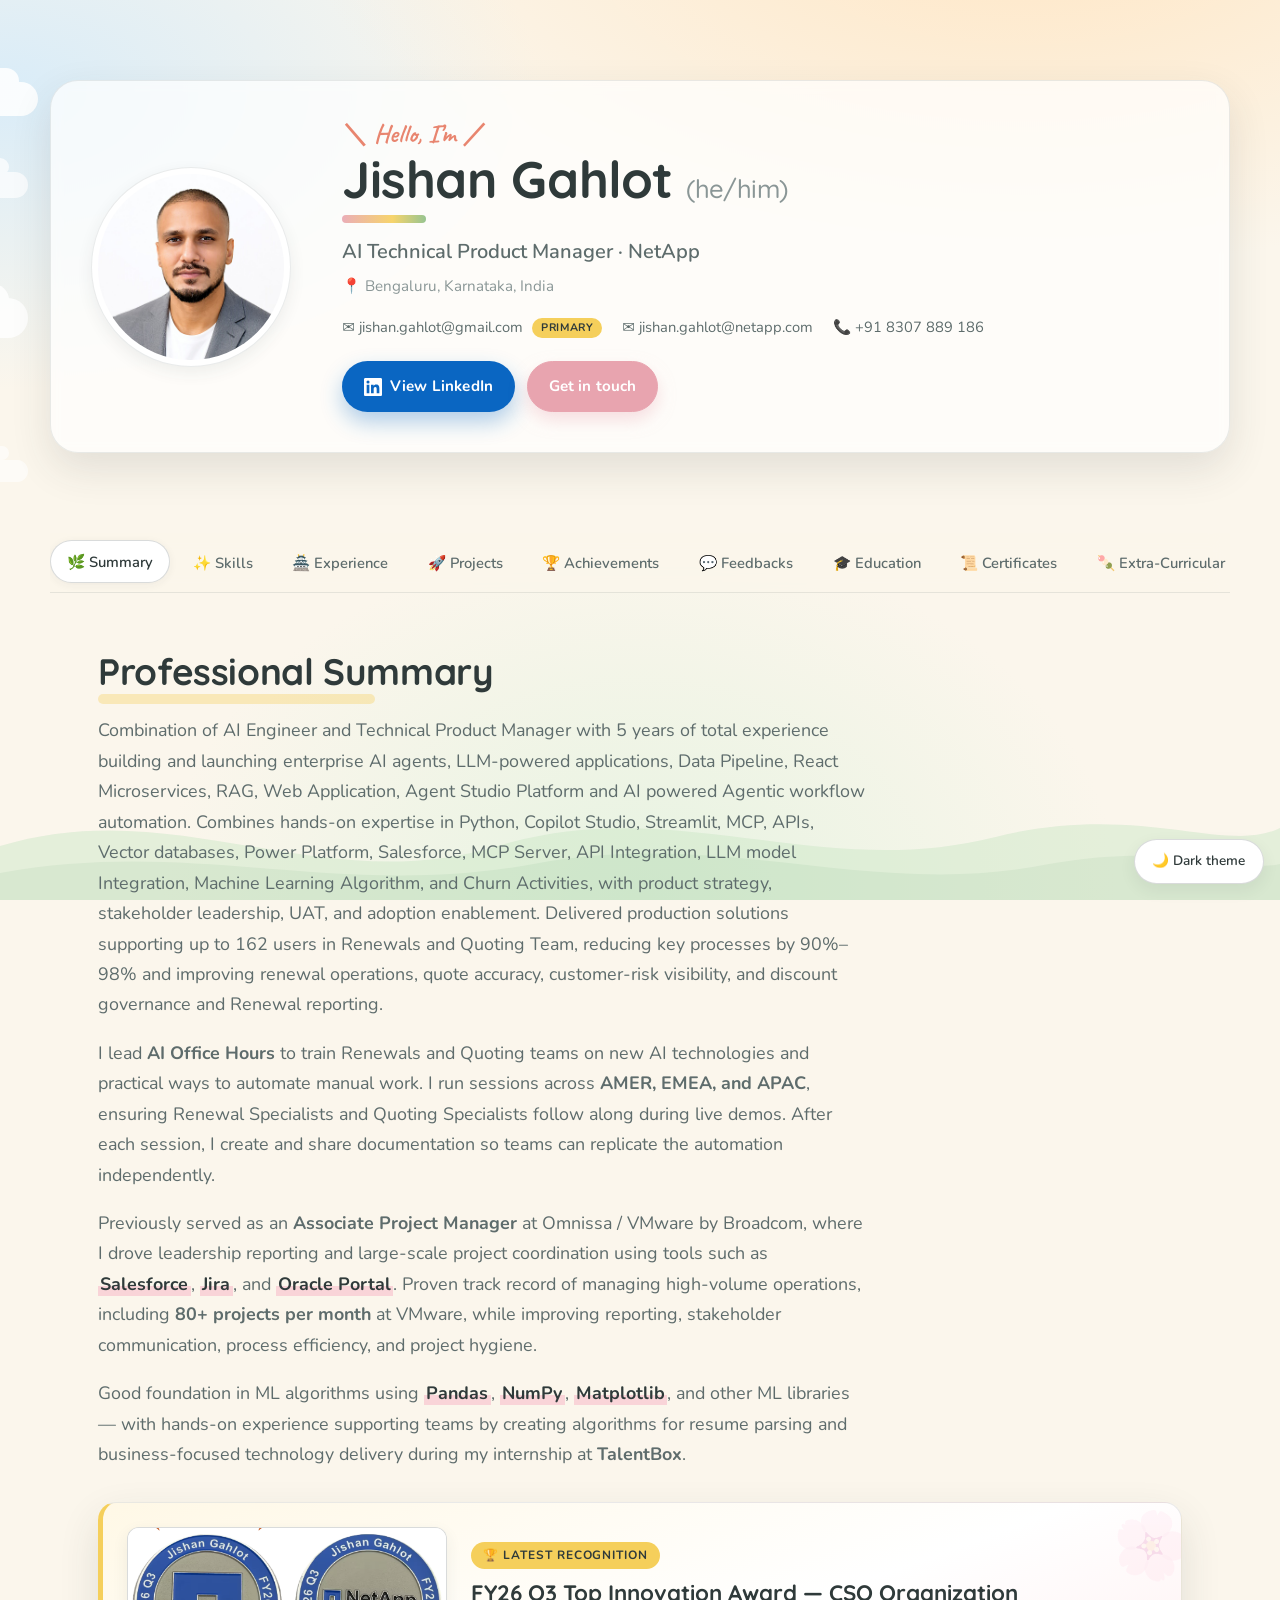
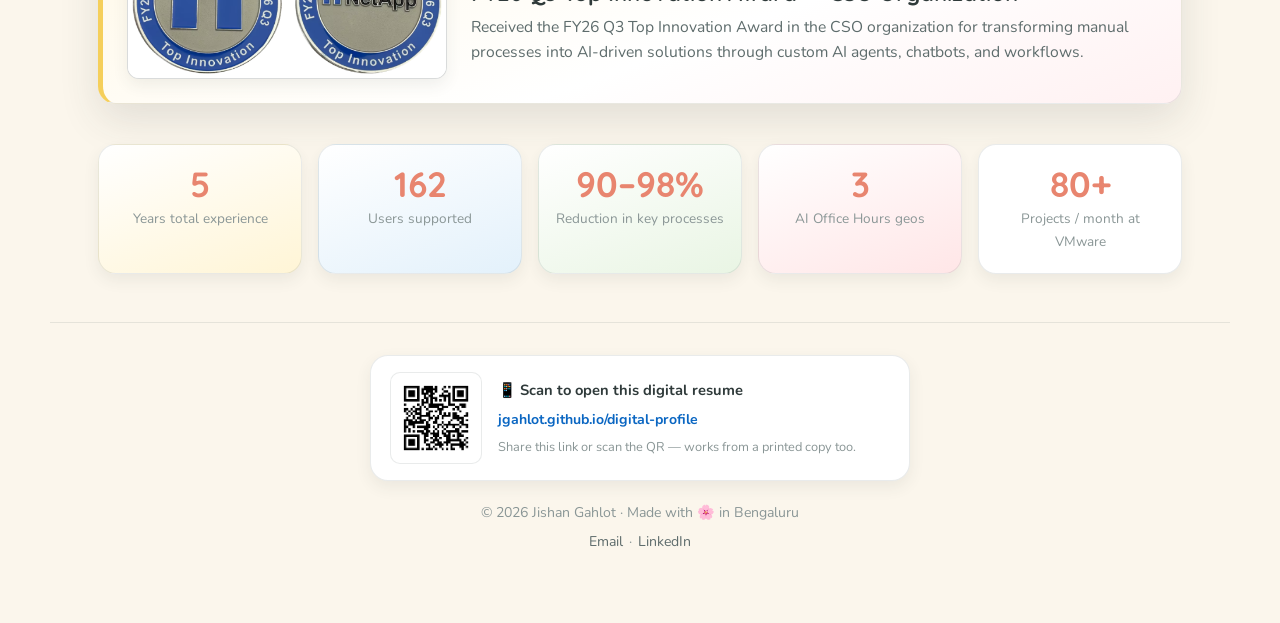
==== index.html @ 2439b493 "Refresh summary and experience copy Co-authored-by: Cursor <cursoragent@cursor.com>" ====
<!DOCTYPE html>
<html lang="en">

<head>
  <meta charset="UTF-8" />
  <meta name="viewport" content="width=device-width, initial-scale=1.0" />
  <meta name="description"
    content="Jishan Gahlot — AI Technical Product Manager at NetApp. Digital resume in a soft Ghibli-inspired aesthetic." />
  <title>Jishan Gahlot · AI Technical Product Manager</title>

  <link rel="canonical" href="https://jgahlot.github.io/digital-profile/" />

  <meta property="og:type" content="profile" />
  <meta property="og:site_name" content="Jishan Gahlot · Digital Profile" />
  <meta property="og:title" content="Jishan Gahlot · AI Technical Product Manager" />
  <meta property="og:description"
    content="AI Technical Product Manager at NetApp. Digital resume in a soft Ghibli-inspired aesthetic." />
  <meta property="og:url" content="https://jgahlot.github.io/digital-profile/" />
  <meta property="og:image" content="https://jgahlot.github.io/digital-profile/Jishan_Badge_Picture_optimized.jpg" />
  <meta property="og:image:width" content="800" />
  <meta property="og:image:height" content="800" />
  <meta property="og:image:alt" content="Portrait of Jishan Gahlot" />
  <meta property="profile:first_name" content="Jishan" />
  <meta property="profile:last_name" content="Gahlot" />

  <meta name="twitter:card" content="summary_large_image" />
  <meta name="twitter:title" content="Jishan Gahlot · AI Technical Product Manager" />
  <meta name="twitter:description"
    content="AI Technical Product Manager at NetApp. Digital resume in a soft Ghibli-inspired aesthetic." />
  <meta name="twitter:image" content="https://jgahlot.github.io/digital-profile/Jishan_Badge_Picture_optimized.jpg" />

  <link rel="stylesheet" href="styles.css" />
  <link rel="preconnect" href="https://fonts.googleapis.com" />
  <link rel="preconnect" href="https://fonts.gstatic.com" crossorigin />
  <link
    href="https://fonts.googleapis.com/css2?family=Quicksand:wght@400;500;600;700&family=Caveat:wght@500;700&family=Nunito:wght@300;400;500;600;700;800&display=swap"
    rel="stylesheet" />
</head>

<body>
  <a class="skip-link" href="#main">Skip to content</a>
  <a class="theme-switch" href="backup-dark/index.html" title="View dark theme">🌙 Dark theme</a>

  <!-- Soft sky background with floating clouds, leaves, and petals -->
  <div class="sky" aria-hidden="true">
    <div class="cloud cloud--1"></div>
    <div class="cloud cloud--2"></div>
    <div class="cloud cloud--3"></div>
    <div class="cloud cloud--4"></div>
    <span class="petal petal--1">🌸</span>
    <span class="petal petal--2">🍃</span>
    <span class="petal petal--3">🌸</span>
    <span class="petal petal--4">🍃</span>
    <span class="petal petal--5">🌸</span>
    <svg class="hill" viewBox="0 0 1440 200" preserveAspectRatio="none" aria-hidden="true">
      <path d="M0,140 C200,80 360,200 560,140 C760,80 920,180 1120,130 C1280,90 1380,150 1440,120 L1440,200 L0,200 Z"
        fill="#cde7c8" />
      <path d="M0,170 C220,130 380,200 600,160 C820,120 980,200 1180,160 C1320,135 1400,170 1440,160 L1440,200 L0,200 Z"
        fill="#b3d8b1" opacity="0.85" />
    </svg>
  </div>

  <header class="hero" role="banner">
    <div class="hero__inner">
      <div class="hero__avatar">
        <img class="js-lightbox-trigger" src="Jishan_Badge_Picture_optimized.jpg" alt="Portrait of Jishan Gahlot"
          width="800" height="800" fetchpriority="high" decoding="async"
          data-lightbox-src="Jishan_Badge_Picture_popup.jpg"
          data-lightbox-alt="Portrait of Jishan Gahlot"
          data-lightbox-label="Open larger profile picture"
          data-lightbox-shape="circle" />
      </div>
      <div class="hero__intro">
        <p class="hero__eyebrow">＼ Hello, I&rsquo;m ／</p>
        <h1 class="hero__name">Jishan Gahlot <span class="hero__pronoun">(he/him)</span></h1>
        <p class="hero__title">AI Technical Product Manager · NetApp</p>
        <p class="hero__location">📍 Bengaluru, Karnataka, India</p>
        <ul class="hero__contact" aria-label="Contact information">
          <li><a href="mailto:jishan.gahlot@gmail.com">✉️ jishan.gahlot@gmail.com <span
                class="badge-primary">Primary</span></a></li>
          <li><a href="mailto:jishan.gahlot@netapp.com">✉️ jishan.gahlot@netapp.com</a></li>
          <li><a href="tel:+918307889186">📞 +91 8307 889 186</a></li>
        </ul>
        <div class="hero__actions">
          <a class="btn btn--primary" href="https://www.linkedin.com/in/jishangahlot" target="_blank"
            rel="noopener noreferrer" aria-label="Open LinkedIn profile in new tab">
            <svg viewBox="0 0 24 24" width="18" height="18" aria-hidden="true" fill="currentColor">
              <path
                d="M20.45 20.45h-3.55v-5.57c0-1.33-.02-3.04-1.85-3.04-1.85 0-2.13 1.45-2.13 2.94v5.67H9.37V9h3.41v1.56h.05c.47-.9 1.64-1.85 3.37-1.85 3.6 0 4.26 2.37 4.26 5.45v6.29zM5.34 7.43a2.06 2.06 0 1 1 0-4.12 2.06 2.06 0 0 1 0 4.12zM7.12 20.45H3.56V9h3.56v11.45zM22.22 0H1.77C.79 0 0 .77 0 1.72v20.56C0 23.23.79 24 1.77 24h20.45c.98 0 1.78-.77 1.78-1.72V1.72C24 .77 23.2 0 22.22 0z" />
            </svg>
            View LinkedIn
          </a>
          <a class="btn btn--ghost" href="mailto:jishan.gahlot@gmail.com">Get in touch</a>
        </div>
      </div>
    </div>
  </header>

  <main id="main">
    <nav class="tabs" role="tablist" aria-label="Resume sections">
      <button class="tab is-active" role="tab" aria-selected="true" aria-controls="panel-summary" id="tab-summary"
        tabindex="0">🌿 Summary</button>
      <button class="tab" role="tab" aria-selected="false" aria-controls="panel-skills" id="tab-skills" tabindex="-1">✨
        Skills</button>
      <button class="tab" role="tab" aria-selected="false" aria-controls="panel-experience" id="tab-experience"
        tabindex="-1">🏯 Experience</button>
      <button class="tab" role="tab" aria-selected="false" aria-controls="panel-projects" id="tab-projects"
        tabindex="-1">🚀 Projects</button>
      <button class="tab" role="tab" aria-selected="false" aria-controls="panel-achievements" id="tab-achievements"
        tabindex="-1">🏆 Achievements</button>
      <button class="tab" role="tab" aria-selected="false" aria-controls="panel-feedbacks" id="tab-feedbacks"
        tabindex="-1">💬 Feedbacks</button>
      <button class="tab" role="tab" aria-selected="false" aria-controls="panel-education" id="tab-education"
        tabindex="-1">🎓 Education</button>
      <button class="tab" role="tab" aria-selected="false" aria-controls="panel-certificates" id="tab-certificates"
        tabindex="-1">📜 Certificates</button>
      <button class="tab" role="tab" aria-selected="false" aria-controls="panel-extras" id="tab-extras" tabindex="-1">🍡
        Extra-Curricular</button>
    </nav>

    <section class="panels">
      <!-- Summary -->
      <article class="panel is-active" role="tabpanel" id="panel-summary" aria-labelledby="tab-summary">
        <h2 class="panel__title">Professional Summary</h2>
        <p class="panel__lead">
          Combination of AI Engineer and Technical Product Manager with 5 years of total experience building and
          launching enterprise AI agents, LLM-powered applications, Data Pipeline, React Microservices, RAG, Web
          Application, Agent Studio Platform and AI powered Agentic workflow automation. Combines hands-on expertise in
          Python, Copilot Studio, Streamlit, MCP, APIs, Vector databases, Power Platform, Salesforce, MCP Server, API
          Integration, LLM model Integration, Machine Learning Algorithm, and Churn Activities, with product strategy,
          stakeholder leadership, UAT, and adoption enablement. Delivered production solutions supporting up to 162
          users in Renewals and Quoting Team, reducing key processes by 90%&ndash;98% and improving renewal operations,
          quote accuracy, customer-risk visibility, and discount governance and Renewal reporting.
        </p>
        <p class="panel__lead">
          I lead <strong>AI Office Hours</strong> to train Renewals and Quoting teams on new AI technologies and
          practical ways to automate manual work. I run sessions across <strong>AMER, EMEA, and APAC</strong>, ensuring
          Renewal Specialists and Quoting Specialists follow along during live demos. After each session, I create and
          share documentation so teams can replicate the automation independently.
        </p>
        <p class="panel__lead">
          Previously served as an <strong>Associate Project Manager</strong> at Omnissa / VMware by Broadcom, where I
          drove leadership reporting and large-scale project coordination using tools such as <span
            class="hl">Salesforce</span>, <span class="hl">Jira</span>, and <span class="hl">Oracle Portal</span>.
          Proven track record of managing high-volume operations, including <strong>80+ projects per month</strong> at
          VMware, while improving reporting, stakeholder communication, process efficiency, and project hygiene.
        </p>
        <p class="panel__lead">
          Good foundation in ML algorithms using <span class="hl">Pandas</span>, <span class="hl">NumPy</span>, <span
            class="hl">Matplotlib</span>, and other ML libraries — with hands-on experience supporting teams by creating
          algorithms for resume parsing and business-focused technology delivery during my internship at
          <strong>TalentBox</strong>.
        </p>

        <div class="featured-award">
          <div class="featured-award__media">
            <img src="Award.png" alt="FY26 Q3 Top Innovation Award certificate presented to Jishan Gahlot"
              loading="lazy" />
          </div>
          <div class="featured-award__body">
            <span class="featured-award__ribbon">🏆 Latest Recognition</span>
            <h3>FY26 Q3 Top Innovation Award — CSO Organization</h3>
            <p>Received the FY26 Q3 Top Innovation Award in the CSO organization for transforming manual processes into
              AI-driven solutions through custom AI agents, chatbots, and workflows.</p>
          </div>
        </div>

        <div class="stats">
          <div class="stat"><span class="stat__num">5</span><span class="stat__lbl">Years total experience</span></div>
          <div class="stat"><span class="stat__num">162</span><span class="stat__lbl">Users supported</span></div>
          <div class="stat"><span class="stat__num">90&ndash;98%</span><span class="stat__lbl">Reduction in key
              processes</span></div>
          <div class="stat"><span class="stat__num">3</span><span class="stat__lbl">AI Office Hours geos</span></div>
          <div class="stat"><span class="stat__num">80+</span><span class="stat__lbl">Projects / month at VMware</span>
          </div>
        </div>
      </article>

      <!-- Skills -->
      <article class="panel" role="tabpanel" id="panel-skills" aria-labelledby="tab-skills" hidden>
        <h2 class="panel__title">Skills</h2>
        <p class="panel__lead">A blend of product leadership, AI engineering, and operational excellence.</p>

        <div class="skill-groups">
          <div class="skill-group">
            <h3>🤖 AI &amp; Automation</h3>
            <ul class="chips">
              <li>Copilot Studio</li>
              <li>Abacus AI</li>
              <li>AI Agents</li>
              <li>Prompt Engineering</li>
              <li>Power Automate</li>
              <li>Power Apps</li>
              <li>APIs &amp; MCP</li>
              <li>AI Engineering</li>
              <li>AI Automation</li>
            </ul>
          </div>
          <div class="skill-group">
            <h3>📋 Product &amp; Program Management</h3>
            <ul class="chips">
              <li>Product / Program Management</li>
              <li>Agile &amp; Waterfall</li>
              <li>OKRs &amp; KPIs</li>
              <li>JIRA</li>
              <li>Confluence</li>
              <li>MS Project, Loop, Lists</li>
              <li>Project Planning &amp; Docs</li>
              <li>PRD / BRD</li>
              <li>Stakeholder Management</li>
              <li>Customer Success Management</li>
              <li>Product Delivery</li>
              <li>Continuous Enhancement</li>
            </ul>
          </div>
          <div class="skill-group">
            <h3>📊 Data &amp; Engineering</h3>
            <ul class="chips">
              <li>Python (Pair Programming)</li>
              <li>Pandas</li>
              <li>NumPy</li>
              <li>Matplotlib</li>
              <li>Data Science</li>
              <li>Machine Learning</li>
              <li>JSON</li>
              <li>Oracle CPQ</li>
              <li>Node.js</li>
            </ul>
          </div>
          <div class="skill-group">
            <h3>🏢 Enterprise Platforms</h3>
            <ul class="chips">
              <li>Salesforce SFDC</li>
              <li>SPARK</li>
              <li>Microsoft Teams</li>
              <li>SharePoint</li>
              <li>Power BI</li>
              <li>Business Automation</li>
              <li>Operational Process</li>
            </ul>
          </div>
          <div class="skill-group">
            <h3>🤝 Leadership &amp; Delivery</h3>
            <ul class="chips">
              <li>Cross-functional Team Leadership</li>
              <li>Software Developer Management</li>
              <li>Stakeholder Reviews</li>
              <li>Project Review / Hygiene</li>
              <li>Requirements Gathering</li>
            </ul>
          </div>
        </div>
      </article>

      <!-- Experience -->
      <article class="panel" role="tabpanel" id="panel-experience" aria-labelledby="tab-experience" hidden>
        <h2 class="panel__title">Professional Experience</h2>

        <ol class="timeline">
          <li class="tl-item">
            <div class="tl-marker" aria-hidden="true"></div>
            <div class="tl-card">
              <header class="tl-head">
                <h3>AI Technical Product Manager</h3>
                <p class="tl-meta">NetApp India Pvt. Ltd. · Bengaluru · Hybrid</p>
                <span class="tl-date">Dec 2024 — Present</span>
              </header>
              <ul class="tl-bullets">
                <li>Lead the design and delivery of AI-powered internal products for Renewals, Quoting, Customer
                  Success, and leadership teams using Microsoft Copilot Studio, Power Apps, Power Automate, Python with
                  Pair Programming, GitHub CLI, Cursor, and Abacus AI.</li>
                <li>Drive product strategy, stakeholder alignment, UAT, testing, rollout, and adoption enablement
                  across NetApp AI solutions that convert manual work into production-ready self-service experiences for
                  Renewals and Quoting teams.</li>
                <li>Designed reusable <strong>skills.md</strong> files for a Microsoft 365 Copilot workflow framework
                  that reduced personal reporting effort and improved the speed and consistency of insights delivered to
                  cross-GEO leadership.</li>
              </ul>

              <h4 class="tl-sub">Selected AI products, platforms &amp; workflows delivered</h4>
              <div class="projects">
                <div class="project">
                  <h5>Quoting Policy Chatbot</h5>
                  <p>Built and deployed a Microsoft Teams chatbot using Microsoft Copilot Studio to provide instant,
                    policy-based answers, renewal guidance, product configuration support, RPP data lookup, and quote
                    comparison assistance during live customer conversations.</p>
                </div>
                <div class="project">
                  <h5>Quote Validation Modernization</h5>
                  <p>Owned the modernization of Quote Validation within the Renewals Toolkit, converting a manual
                    three-file comparison process into a self-service workflow that runs 15 validation checks and
                    consolidates Multi Quote, Scope, and Score data into one output. Reduced processing time from
                    approximately 60 minutes to 1 minute per validation, a <strong>98%</strong> reduction.</p>
                </div>
                <div class="project">
                  <h5>Quote Comparison Studio</h5>
                  <p>Led product strategy and UAT for Quote Comparison Studio, transforming fragmented CPQ, PDF, and
                    spreadsheet reviews into an AI-assisted workflow that compares historic and current quotes in
                    <strong>2&ndash;3 minutes</strong> versus approximately 60 minutes manually. Reported
                    <strong>95%+</strong> reduction based on research with Renewals overall team, Commercial, and
                    Strategics users.</p>
                </div>
                <div class="project">
                  <h5>Customer Risk &amp; Sentiment Workflow</h5>
                  <p>Designed and independently developed an AI-powered workflow integrating Salesforce, Power
                    Automate, Python, and a GPT-based LLM through an enterprise proxy. Automated the weekly analysis of
                    approximately 1,000 customer records, classified sentiment across five categories, segmented
                    Concerning and Cautious accounts by AMER, EMEA, and APAC, and distributed customized reports to
                    <strong>9 GEO managers</strong>. Reduced weekly processing time from
                    <strong>30&ndash;40 minutes</strong> to approximately <strong>30 seconds</strong>, a
                    <strong>98%</strong> reduction, while improving reporting consistency, at-risk customer
                    identification, and stakeholder response time.</p>
                </div>
                <div class="project">
                  <h5>PVR Governance AI Agents</h5>
                  <p>Independently designed and launched two AI agents to improve discount governance and approval
                    visibility for NetApp&rsquo;s Renewals organization. Built the <strong>$0 PVR Tracker</strong>
                    using Microsoft Copilot Studio, Teams, and SharePoint for real-time approval status, aging,
                    pending-approver identification, and delay insights in approximately
                    <strong>1 minute</strong>. Built the <strong>PVR Justification
                      Agent</strong> on Abacus AI with a vector database to evaluate uploaded PDF or text-based
                    requests against discount thresholds, pricing tiers, deal value, standard terms, coverage, scores,
                    MPA verification, and justification quality. Supported approximately
                    <strong>70&ndash;90 monthly users</strong>, assessed or tracked
                    <strong>45&ndash;50 requests</strong>, and helped protect approximately
                    <strong>$1.665M</strong> in renewal value from FY25 through YTD FY26.</p>
                </div>
                <div class="project">
                  <h5>E-Series AutoSupport ON Analyzer</h5>
                  <p>Independently designed, developed, tested, and deployed a production-ready internal application
                    that automates AutoSupport verification for NetApp E-Series products. Built a Python-based MCP
                    server integrated with the internal AIQ portal and deployed it through a Streamlit-based Renewals
                    Toolkit Portal. The application retrieves and analyzes AIQ logs through API integration, enabling
                    users to verify customer details, product serial numbers, and AutoSupport status for multiple
                    products simultaneously. Reduced verification time from <strong>20&ndash;30 minutes</strong> to
                    approximately <strong>1 minute</strong>, a <strong>95%&ndash;97%</strong> improvement, for
                    <strong>62 users</strong> processing approximately <strong>30&ndash;40 cases</strong>. Validated
                    against <strong>120 manually reviewed test cases</strong> with
                    <strong>97.5%</strong> verification accuracy, improving quote turnaround, renewal-processing
                    speed, and reporting consistency while reducing manual errors.</p>
                </div>
                <div class="project">
                  <h5>QuoteEdge Info</h5>
                  <p>Independently designed, developed, tested, and deployed a production application that restored
                    access to historical quote data after NetApp&rsquo;s legacy QuoteEdge portal was decommissioned.
                    Built within the Streamlit-based Renewals Toolkit Portal, it connects directly to the active
                    QuoteEdge database, lets teams search multiple records by quote number or product serial number,
                    preview purchase-order information, and generate downloadable PDF, Excel, and CSV files. Supports
                    approximately <strong>140 users</strong> processing
                    <strong>50&ndash;60 historical quote requests weekly</strong>, returning results within
                    <strong>1&ndash;2 minutes</strong>, while restoring business-critical access to historical
                    pricing, discount, and product information.</p>
                </div>
                <div class="project">
                  <h5>CPQ Report Generator</h5>
                  <p>Independently designed, developed, and deployed a production application that addresses data gaps
                    in standard Oracle CPQ CSV exports. The tool dynamically generates enriched CSV reports with shelf
                    information, software versions, OS capacity, hardware and software details, and EOSL dates. Users
                    can process multiple quote numbers simultaneously, preview results in a structured table, and
                    download complete reports.
                    Reduced report preparation time from approximately <strong>20 minutes</strong> to
                    <strong>1&ndash;2 minutes</strong>, a <strong>90%&ndash;95%</strong> reduction, for
                    <strong>162 users</strong> generating approximately <strong>90&ndash;100 reports</strong>.
                    Validated with <strong>40 testers</strong> and <strong>120 test cases</strong>, achieving
                    <strong>94.2%</strong> output accuracy while improving data completeness, reporting consistency,
                    quote turnaround, and renewal-processing speed.</p>
                </div>
                <div class="project">
                  <h5>RCV Calculator (RT-007)</h5>
                  <p>Independently designed, developed, and deployed a production-ready Recognized Contract Value
                    calculator within the Renewals Toolkit Portal. Built with Python, Streamlit, pandas, APIs, SQL, and
                    an enterprise LLM proxy, it processes Excel, CSV, and PDF files, uses AI-assisted column mapping,
                    and applies Renewals-approved RCV rules across multiple opportunities. Reduced processing time from
                    <strong>30&ndash;40 minutes</strong> to <strong>1&ndash;2 minutes</strong>, a
                    <strong>93%&ndash;98%</strong> reduction, supporting <strong>162 users</strong> processing
                    approximately <strong>80 files weekly</strong>. The solution standardizes renewal-value
                    calculations, reduces manual errors, and generates structured Excel and PDF outputs for internal
                    reporting, forecasting, compensation, and revenue-recognition workflows.</p>
                </div>
              </div>

              <p class="tl-stack"><strong>Core stack:</strong> Microsoft Copilot Studio · Power Apps · Power Automate ·
                Microsoft Teams · SharePoint · Python · Streamlit · GitHub CLI · Cursor · Abacus AI · MCP Server ·
                APIs · Salesforce · Oracle CPQ · SQL · Vector Database · Enterprise LLM Proxy · Pandas · UAT · PRD /
                BRD</p>
            </div>
          </li>

          <li class="tl-item">
            <div class="tl-marker" aria-hidden="true"></div>
            <div class="tl-card">
              <header class="tl-head">
                <h3>Technical Program Manager</h3>
                <p class="tl-meta">NetApp India Pvt. Ltd. · Bengaluru</p>
                <span class="tl-date">NetApp · earlier tenure</span>
              </header>
              <ul class="tl-bullets">
                <li>Guided business users on applying AI capabilities in day-to-day workflows; supported readiness for
                  AI-driven transformation.</li>
                <li>Managed recurring customer onboarding &amp; sentiment reporting — leadership-ready reports for
                  tracking and decision support.</li>
                <li>Performed churn tracking and customer trend analysis to give leadership visibility into movement,
                  sentiment, and retention risks.</li>
                <li>Coordinated CSM onboarding updates &amp; Salesforce process changes — report prep, stakeholder
                  communication, validation.</li>
                <li>Supported operational process improvement by aligning reporting, stakeholder requests, and system
                  update validation with business needs.</li>
              </ul>
            </div>
          </li>

          <li class="tl-item">
            <div class="tl-marker" aria-hidden="true"></div>
            <div class="tl-card">
              <header class="tl-head">
                <h3>Associate Project Manager</h3>
                <p class="tl-meta">Omnissa · VMware by Broadcom · Bengaluru · Hybrid</p>
                <span class="tl-date">Sep 2021 — Dec 2024</span>
              </header>
              <ul class="tl-bullets">
                <li>Omnissa became a standalone organization derived from VMware by Broadcom.</li>
                <li>Led and coordinated digital workspace project management activities end-to-end.</li>
                <li>Utilized tools like <strong>PSXi JIRA, Oracle ERP, Salesforce (SFDC)</strong>, and Microsoft List,
                  Project, and Excel for project tracking and reporting; created new projects on Salesforce (SFDC) and
                  initiated the process.</li>
                <li>Managed project timelines, budgets, and resources for successful delivery.</li>
                <li>Successfully managed and coordinated an average of <strong>80 projects per month</strong>,
                  overseeing all phases from initiation to closure.</li>
                <li>Conducted weekly performance analysis and recommended improvements.</li>
                <li>Served as the primary client contact, ensuring high-quality service.</li>
                <li>Monitored project health, progress, and financials, proactively addressing risks.</li>
                <li>Facilitated communication between consultants and clients for alignment.</li>
                <li>Delivered weekly status reports highlighting progress and next steps.</li>
              </ul>
            </div>
          </li>

          <li class="tl-item">
            <div class="tl-marker" aria-hidden="true"></div>
            <div class="tl-card">
              <header class="tl-head">
                <h3>Data Scientist, Intern</h3>
                <p class="tl-meta">Talentbox Labs · Bengaluru · Online</p>
                <span class="tl-date">Jul 2020 — Dec 2020</span>
              </header>
              <ul class="tl-bullets">
                <li>6-month internship spanning Data Science, Machine Learning, and Web Scraping.</li>
                <li>Developed and implemented ML algorithms that improved resume parsing accuracy.</li>
                <li>Conducted sentiment analysis on parsed resumes to surface actionable insights.</li>
                <li>Consistently exceeded expectations and delivered the project on time.</li>
              </ul>
            </div>
          </li>
        </ol>
      </article>

      <!-- Projects -->
      <article class="panel" role="tabpanel" id="panel-projects" aria-labelledby="tab-projects" hidden>
        <h2 class="panel__title">Projects</h2>
        <p class="panel__lead">A detailed look at the AI products and workflows I&rsquo;ve designed, built, and shipped
          — what each does, who it helps, and how it works under the hood.</p>

        <div class="proj-grid">

          <article class="proj-card">
            <header class="proj-card__head">
              <h3>Quoting Policy Chatbot</h3>
              <ul class="proj-tags">
                <li>Copilot Studio</li>
                <li>Microsoft Teams</li>
                <li>RPP data</li>
              </ul>
            </header>
            <p class="proj-lead"><strong>What I built —</strong> A Copilot Studio AI agent that provides instant,
              policy-based answers to support Renewal and Quoting teams during live customer conversations.</p>
            <div class="proj-meta">
              <div><span class="proj-meta__label">Who it helps</span>
                <p>Renewal Specialists, Quoting Specialists, and stakeholders who need fast access to policy and
                  configuration details.</p>
              </div>
              <div><span class="proj-meta__label">When to use</span>
                <p>When a specialist needs quick policy clarification, RPP data lookup, or fast validation support
                  without manual file searching.</p>
              </div>
            </div>
            <div class="proj-how">
              <span class="proj-meta__label">How it works</span>
              <ol>
                <li>Ask a question in the chatbot (Teams / Copilot).</li>
                <li>Retrieve policy answers and RPP details (including item-number configurations).</li>
                <li>Upload old vs. new quotes to compare differences (quote validation support).</li>
              </ol>
            </div>
            <div class="proj-foot">
              <div><span class="proj-meta__label">Inputs</span>
                <p>User questions, RPP data sources / files, and optional quote files (old and new).</p>
              </div>
              <div><span class="proj-meta__label">Outputs</span>
                <p>Instant answers, configuration details, and quote comparison results.</p>
              </div>
              <div><span class="proj-meta__label">Tools / Integrations</span>
                <p>Copilot Studio; Microsoft Teams / Copilot. Extensible to Salesforce, Microsoft tools, Oracle, and
                  other systems.</p>
              </div>
            </div>
            <p class="proj-status"><strong>Status / Notes:</strong> Designed for fast access during calls and to reduce
              manual searching in large files.</p>
          </article>

          <article class="proj-card">
            <header class="proj-card__head">
              <h3>IB Review AI Agent</h3>
              <ul class="proj-tags">
                <li>Abacus AI</li>
                <li>Copilot Studio</li>
                <li>SPARK</li>
                <li>Weekly refresh</li>
              </ul>
            </header>
            <p class="proj-lead"><strong>What I built —</strong> An AI agent that monitors at-risk customers using the
              IB Review data file in SPARK and surfaces actionable insights for leaders.</p>
            <div class="proj-meta">
              <div><span class="proj-meta__label">Who it helps</span>
                <p>Geo leaders, managers, and stakeholders who need visibility into customer risk signals captured by
                  CSMs.</p>
              </div>
              <div><span class="proj-meta__label">When to use</span>
                <p>When reviewing customer health / risk trends and prioritizing outreach across regions and districts.
                </p>
              </div>
            </div>
            <div class="proj-how">
              <span class="proj-meta__label">How it works</span>
              <ol>
                <li>Consumes the IB Review file from SPARK (CSM call notes / inputs).</li>
                <li>Classifies accounts — Concerning / Cautious as at-risk; Neutral / Positive otherwise.</li>
                <li>Publishes refreshed insights after the weekly data update.</li>
              </ol>
            </div>
            <div class="proj-foot">
              <div><span class="proj-meta__label">Inputs</span>
                <p>IB Review data file in SPARK; CSM-provided customer notes / signals.</p>
              </div>
              <div><span class="proj-meta__label">Outputs</span>
                <p>Customer risk classification and an at-a-glance view for monitoring by Geo / district.</p>
              </div>
              <div><span class="proj-meta__label">Tools / Platforms</span>
                <p>Implemented in both Abacus AI and Copilot Studio to compare platform fit and user experience.</p>
              </div>
            </div>
            <p class="proj-status"><strong>Refresh cadence:</strong> Source file is refreshed every Monday; I redeploy
              the agent weekly for updated insights.</p>
          </article>

          <article class="proj-card">
            <header class="proj-card__head">
              <h3>IB Review AI Workflow</h3>
              <ul class="proj-tags">
                <li>Abacus AI</li>
                <li>Copilot CLI</li>
                <li>Excel</li>
                <li>Automated email</li>
              </ul>
            </header>
            <p class="proj-lead"><strong>What I built —</strong> An automated workflow version of the IB Review AI Agent
              that proactively emails at-risk customer details to Renewals Geo leaders.</p>
            <div class="proj-meta">
              <div><span class="proj-meta__label">Who it helps</span>
                <p>Renewals Geo leaders and managers who need scheduled visibility into at-risk accounts.</p>
              </div>
              <div><span class="proj-meta__label">When to use</span>
                <p>When you want proactive, recurring distribution of at-risk accounts (instead of users opening a tool
                  and checking manually).</p>
              </div>
            </div>
            <div class="proj-how">
              <span class="proj-meta__label">How it works</span>
              <ol>
                <li>Identifies at-risk accounts (Concerning and Cautious).</li>
                <li>Filters by Renewals Geo (APAC, EMEA, AMER).</li>
                <li>Generates three separate &ldquo;At-Risk&rdquo; Excel files — one per Geo.</li>
                <li>Drafts a tailored email per Geo and sends it with the file attached.</li>
              </ol>
            </div>
            <div class="proj-foot">
              <div><span class="proj-meta__label">Inputs</span>
                <p>IB Review dataset; classification logic; Geo mapping for APAC / EMEA / AMER.</p>
              </div>
              <div><span class="proj-meta__label">Outputs</span>
                <p>3 Geo-specific Excel files + 3 emails sent to the appropriate Geo leaders.</p>
              </div>
              <div><span class="proj-meta__label">Platforms</span>
                <p>Abacus AI (scheduled trigger, daily emails) and Copilot CLI (local command to trigger and send
                  emails).</p>
              </div>
            </div>
            <p class="proj-status"><strong>Status / Notes:</strong> Copilot CLI is a good short-term option (runs
              locally); Abacus AI supports fully scheduled delivery.</p>
          </article>

          <article class="proj-card">
            <header class="proj-card__head">
              <h3>PVR Justification AI Agent</h3>
              <ul class="proj-tags">
                <li>Abacus AI</li>
                <li>Copilot Studio</li>
                <li>PDF parsing</li>
              </ul>
            </header>
            <p class="proj-lead"><strong>What I built —</strong> An AI agent that helps the Renewals team validate PVR
              requests before submission by checking whether the request aligns with defined policy criteria.</p>
            <div class="proj-meta">
              <div><span class="proj-meta__label">Who it helps</span>
                <p>Renewals team members preparing PVR submissions and seeking faster, policy-aligned validation.</p>
              </div>
              <div><span class="proj-meta__label">When to use</span>
                <p>Before submitting a PVR, to quickly assess whether the justification and details are aligned with
                  approval criteria.</p>
              </div>
            </div>
            <div class="proj-how">
              <span class="proj-meta__label">How it works</span>
              <ol>
                <li>User uploads the PVR document(s).</li>
                <li>The agent reviews the PVR PDF and checks it against the decision conditions.</li>
                <li>The agent returns a policy-based assessment of whether the request is likely to meet the criteria.
                </li>
              </ol>
            </div>
            <div class="proj-foot">
              <div><span class="proj-meta__label">Inputs</span>
                <p>PVR documents (PDF) and defined policy criteria / decision conditions.</p>
              </div>
              <div><span class="proj-meta__label">Outputs</span>
                <p>A structured assessment indicating alignment with criteria, supporting decision-making before
                  submission.</p>
              </div>
              <div><span class="proj-meta__label">Tools / Platforms</span>
                <p>Built in both Abacus AI and Copilot Studio.</p>
              </div>
            </div>
            <p class="proj-status"><strong>Notes:</strong> Uses decision conditions I trained based on information
              provided by Herb.</p>
          </article>

          <article class="proj-card">
            <header class="proj-card__head">
              <h3>$0 PVR Tracking &amp; Review AI Agent</h3>
              <ul class="proj-tags">
                <li>Copilot Studio</li>
                <li>Microsoft Teams</li>
                <li>SharePoint</li>
                <li>Power Automate</li>
              </ul>
            </header>
            <p class="proj-lead"><strong>What I built —</strong> A Copilot Studio AI agent in Microsoft Teams that helps
              the Renewals team track $0 PVR approvals end-to-end through a conversational experience.</p>
            <div class="proj-meta">
              <div><span class="proj-meta__label">Who it helps</span>
                <p>Renewals team, Geo leaders, and stakeholders monitoring approvals, rejections, pending items, and
                  aging.</p>
              </div>
              <div><span class="proj-meta__label">Problem / Current state</span>
                <p>Approvers respond via email; responses are captured in a SharePoint list via Power Automate.
                  Stakeholders then review the list manually to track status.</p>
              </div>
            </div>
            <div class="proj-how">
              <span class="proj-meta__label">How it works</span>
              <ol>
                <li>User asks the chatbot for PVR status and approval progress.</li>
                <li>The agent retrieves relevant records from the SharePoint list (captured via Power Automate).</li>
                <li>The agent summarizes status in a clear, conversational format.</li>
              </ol>
            </div>
            <div class="proj-foot">
              <div><span class="proj-meta__label">Inputs</span>
                <p>SharePoint list entries (approval status) populated by Power Automate from email responses.</p>
              </div>
              <div><span class="proj-meta__label">Outputs</span>
                <p>Real-time tracking answers in Teams — approvals, pending, rejections, dates, and overall status.</p>
              </div>
              <div><span class="proj-meta__label">Tools / Integrations</span>
                <p>Copilot Studio + Microsoft Teams; SharePoint List + Power Automate for status capture.</p>
              </div>
            </div>
            <p class="proj-status"><strong>Status / Next steps:</strong> Prototype ready and working; awaiting Renewals
              team feedback before rolling out to the full team.</p>
          </article>

          <article class="proj-card">
            <header class="proj-card__head">
              <h3>Quote Validation Tool</h3>
              <ul class="proj-tags">
                <li>Python</li>
                <li>Oracle (thick client)</li>
                <li>Browser-local</li>
                <li>Modernization</li>
              </ul>
            </header>
            <p class="proj-lead"><strong>What I built —</strong> Modernized a legacy Python-based quote validation
              solution and rebuilt it to run in a browser locally, with a plan to deploy it on a server for broader use.
            </p>
            <div class="proj-meta">
              <div><span class="proj-meta__label">Who it helps</span>
                <p>Teams that need a scalable quote validation capability without per-user installation overhead.</p>
              </div>
              <div><span class="proj-meta__label">Problem / Current state</span>
                <p>The IBX team shared a legacy codebase with outdated libraries. It previously ran as local scripts
                  requiring installation on each machine, limiting usage to individual setups.</p>
              </div>
            </div>
            <div class="proj-how">
              <span class="proj-meta__label">What I changed</span>
              <ol>
                <li>Reviewed the full codebase and upgraded it to the latest Python version.</li>
                <li>Removed outdated libraries and updated the Oracle database connection.</li>
                <li>Rebuilt the solution to run locally in a browser.</li>
              </ol>
            </div>
            <div class="proj-foot">
              <div><span class="proj-meta__label">Key challenge</span>
                <p>Many legacy libraries were only compatible with earlier Python releases; upgrading and validating the
                  end-to-end solution took ~1 month.</p>
              </div>
              <div><span class="proj-meta__label">Dependencies</span>
                <p>Oracle database client installation was required during testing. The legacy solution used a thin
                  client; the updated program runs on the Oracle thick client.</p>
              </div>
              <div><span class="proj-meta__label">Status / Next steps</span>
                <p>Runs successfully on my local machine. Next: deploy to a virtual server so others can use and test
                  it.</p>
              </div>
            </div>
            <p class="proj-status"><strong>Notes:</strong> Identifying the right team at NetApp to support server
              deployment.</p>
          </article>

        </div>
      </article>

      <!-- Achievements -->
      <article class="panel" role="tabpanel" id="panel-achievements" aria-labelledby="tab-achievements" hidden>
        <h2 class="panel__title">Key Achievements</h2>

        <ul class="achievements">
          <li class="achv">
            <div class="achv__body">
              <h3>🏆 FY26 Q3 Top Innovation Award — CSO Organization</h3>
              <p>
                Received the FY26 Q3 Top Innovation Award in the CSO organization for transforming manual processes into
                AI-driven solutions through custom AI agents, chatbots, and workflows.
              </p>
              <figure class="achv__figure">
                <img src="Award.png" alt="FY26 Q3 Top Innovation Award certificate presented to Jishan Gahlot"
                  loading="lazy" />
                <figcaption>FY26 Q3 Top Innovation Award · NetApp CSO</figcaption>
              </figure>
            </div>
          </li>
          <li class="achv">
            <div class="achv__body">
              <h3>🚀 Promotion: Technical Associate Consultant → Technical Project / Program Manager</h3>
              <p>Successfully transitioned roles, reflecting outstanding performance and capability demonstrated as an
                Associate Consultant.</p>
            </div>
          </li>
          <li class="achv">
            <div class="achv__body">
              <h3>💬 Customer Recognition</h3>
              <p>Received great feedback from customers after successfully completing the project — a testament to
                consistent delivery and client partnership. Please review the feedback I have received during my time at
                VMware — <a href="https://sites.google.com/view/jishan-feedback/home" target="_blank"
                  rel="noopener noreferrer">View customer feedback ↗</a>.</p>
            </div>
          </li>
        </ul>
      </article>

      <!-- Feedbacks -->
      <article class="panel" role="tabpanel" id="panel-feedbacks" aria-labelledby="tab-feedbacks" hidden>
        <h2 class="panel__title">Feedbacks</h2>
        <p class="feedbacks__intro">Kind words and recognition shared by colleagues and customers I&rsquo;ve had the
          pleasure to work with. Click any image to zoom in.</p>
        <div class="feedbacks-scroll">
          <figure class="feedback-card">
            <img class="feedback-img" src="Feedbacks/Hayley_Feedback.png" alt="Feedback from Hayley" loading="lazy" />
            <figcaption>Hayley</figcaption>
          </figure>
          <figure class="feedback-card">
            <img class="feedback-img" src="Feedbacks/Katrina_Feedback.png" alt="Feedback from Katrina" loading="lazy" />
            <figcaption>Katrina</figcaption>
          </figure>
          <figure class="feedback-card">
            <img class="feedback-img" src="Feedbacks/Novi_Feedback.png" alt="Feedback from Novi" loading="lazy" />
            <figcaption>Novi</figcaption>
          </figure>
          <figure class="feedback-card">
            <img class="feedback-img" src="Feedbacks/Sam_Feedback.png" alt="Feedback from Sam" loading="lazy" />
            <figcaption>Sam</figcaption>
          </figure>
          <figure class="feedback-card">
            <img class="feedback-img" src="Feedbacks/Zameer_Feedback.png" alt="Feedback from Zameer" loading="lazy" />
            <figcaption>Zameer</figcaption>
          </figure>
        </div>

        <h3 class="feedbacks__subtitle">Feedbacks in VMware from the customers</h3>
        <div class="feedbacks-scroll">
          <figure class="feedback-card">
            <img class="feedback-img" src="Feedbacks/VMware_Customer_Feedback_1.png" alt="VMware customer feedback 1"
              loading="lazy" />
          </figure>
          <figure class="feedback-card">
            <img class="feedback-img" src="Feedbacks/VMware_Customer_Feedback_2.png" alt="VMware customer feedback 2"
              loading="lazy" />
          </figure>
          <figure class="feedback-card">
            <img class="feedback-img" src="Feedbacks/VMware_Customer_Feedback_3.png" alt="VMware customer feedback 3"
              loading="lazy" />
          </figure>
          <figure class="feedback-card">
            <img class="feedback-img" src="Feedbacks/VMware_Customer_Feedback_4.png" alt="VMware customer feedback 4"
              loading="lazy" />
          </figure>
          <figure class="feedback-card">
            <img class="feedback-img" src="Feedbacks/VMware_Customer_Feedback_5.png" alt="VMware customer feedback 5"
              loading="lazy" />
          </figure>
          <figure class="feedback-card">
            <img class="feedback-img" src="Feedbacks/VMware_Customer_Feedback_6.png" alt="VMware customer feedback 6"
              loading="lazy" />
          </figure>
          <figure class="feedback-card">
            <img class="feedback-img" src="Feedbacks/VMware_Customer_Feedback_7.png" alt="VMware customer feedback 7"
              loading="lazy" />
          </figure>
          <figure class="feedback-card">
            <img class="feedback-img" src="Feedbacks/VMware_Customer_Feedback_8.png" alt="VMware customer feedback 8"
              loading="lazy" />
          </figure>
          <figure class="feedback-card">
            <img class="feedback-img" src="Feedbacks/VMware_Customer_Feedback_9.png" alt="VMware customer feedback 9"
              loading="lazy" />
          </figure>
          <figure class="feedback-card">
            <img class="feedback-img" src="Feedbacks/VMware_Customer_Feedback_10.png" alt="VMware customer feedback 10"
              loading="lazy" />
          </figure>
          <figure class="feedback-card">
            <img class="feedback-img" src="Feedbacks/VMware_Customer_Feedback_11.png" alt="VMware customer feedback 11"
              loading="lazy" />
          </figure>
          <figure class="feedback-card">
            <img class="feedback-img" src="Feedbacks/VMware_Customer_Feedback_12.png" alt="VMware customer feedback 12"
              loading="lazy" />
          </figure>
        </div>
      </article>

      <!-- Education -->
      <article class="panel" role="tabpanel" id="panel-education" aria-labelledby="tab-education" hidden>
        <h2 class="panel__title">Education</h2>
        <div class="edu-grid">
          <div class="edu-card">
            <h3>Bachelor of Technology (BTech)</h3>
            <p class="edu-card__sub">Computer Science and Engineering</p>
            <p class="edu-card__inst">Noida Institute of Engineering &amp; Technology · Greater Noida</p>
            <span class="edu-card__date">Sep 2018 — Sep 2021</span>
          </div>
          <div class="edu-card">
            <h3>Polytechnic Diploma</h3>
            <p class="edu-card__sub">Computer Science Engineering</p>
            <p class="edu-card__inst">Prince Institute of Innovative Technology · Greater Noida</p>
            <span class="edu-card__date">Jun 2015 — Sep 2018</span>
          </div>
          <div class="edu-card">
            <h3>Secondary School</h3>
            <p class="edu-card__sub">Physics, Chemistry, Mathematics &amp; English</p>
            <p class="edu-card__inst">Delhi Public School · Hapur</p>
            <span class="edu-card__date">2013 — 2015</span>
          </div>
        </div>
      </article>

      <!-- Certificates -->
      <article class="panel" role="tabpanel" id="panel-certificates" aria-labelledby="tab-certificates" hidden>
        <h2 class="panel__title">Certificates</h2>
        <ul class="cert-grid">
          <li class="cert"><span class="cert__icon">🎓</span>
            <div>
              <h3>Google Project Management Specialization</h3>
              <p>Google</p>
            </div>
          </li>
          <li class="cert"><span class="cert__icon">🤖</span>
            <div>
              <h3>Generative AI in Project Management</h3>
              <p>PMI</p>
            </div>
          </li>
          <li class="cert"><span class="cert__icon">📊</span>
            <div>
              <h3>Complete Data Science &amp; ML Bootcamp</h3>
              <p>Udemy</p>
            </div>
          </li>
          <li class="cert"><span class="cert__icon">📈</span>
            <div>
              <h3>Machine Learning — Linear Regression</h3>
              <p>Analyttica</p>
            </div>
          </li>
          <li class="cert"><span class="cert__icon">🐍</span>
            <div>
              <h3>Python with Machine Learning — Summer Internship</h3>
              <p>SoftPro India Computer Technologies Pvt. Ltd.</p>
            </div>
          </li>
          <li class="cert"><span class="cert__icon">📑</span>
            <div>
              <h3>Data Analysis using Excel Skills — Job Simulation</h3>
              <p>JP Morgan Chase &amp; Co. (Forage)</p>
            </div>
          </li>
          <li class="cert"><span class="cert__icon">🔄</span>
            <div>
              <h3>Software Development Life Cycle</h3>
              <p>LinkedIn</p>
            </div>
          </li>
          <li class="cert"><span class="cert__icon">🖥️</span>
            <div>
              <h3>VMware Certified Professional (VCP) — Digital Workspace</h3>
              <p>VMware Inc.</p>
            </div>
          </li>
          <li class="cert"><span class="cert__icon">🛠️</span>
            <div>
              <h3>VCS: Workspace ONE Troubleshooting 2023</h3>
              <p>VMware Inc.</p>
            </div>
          </li>
          <li class="cert"><span class="cert__icon">✨</span>
            <div>
              <h3>Prompt Designing in Vertex AI</h3>
              <p>Google</p>
            </div>
          </li>
        </ul>
      </article>

      <!-- Extra-Curricular -->
      <article class="panel" role="tabpanel" id="panel-extras" aria-labelledby="tab-extras" hidden>
        <h2 class="panel__title">Extra-Curricular</h2>
        <ul class="extras">
          <li><span class="extras__emoji">🤝</span>
            <p>Actively volunteer in <strong>NetApp Serves</strong> initiatives, contributing to various Volunteer Time
              Off (VTO) events.</p>
          </li>
          <li><span class="extras__emoji">👋</span>
            <p>Facilitate onboarding sessions for new hires at NetApp, ensuring a smooth and welcoming first-day
              experience.</p>
          </li>
          <li><span class="extras__emoji">🎤</span>
            <p>Regularly host workshops and departmental all-hands for the Quoting and Customer Success team, enhancing
              engagement and communication.</p>
          </li>
          <li><span class="extras__emoji">🎲</span>
            <p>Organized and hosted bi-weekly Friday trivia games at Omnissa (formerly VMware) to foster team bonding
              and morale.</p>
          </li>
          <li><span class="extras__emoji">🌐</span>
            <p>Run <strong>AI Office Hours</strong> across AMER, EMEA, and APAC — live, follow-along demos for Renewal
              &amp; Quoting Specialists, with post-session documentation enabling repeatable, self-serve adoption.</p>
          </li>
        </ul>
      </article>
    </section>
  </main>

  <footer class="footer">
    <div class="share">
      <div class="share__qr">
        <img src="qr.png" alt="QR code linking to https://jgahlot.github.io/digital-profile/" />
      </div>
      <div class="share__text">
        <p class="share__label">📱 Scan to open this digital resume</p>
        <p class="share__url"><a href="https://jgahlot.github.io/digital-profile/" target="_blank"
            rel="noopener noreferrer">jgahlot.github.io/digital-profile</a></p>
        <p class="share__hint">Share this link or scan the QR — works from a printed copy too.</p>
      </div>
    </div>
    <p>&copy; <span id="year"></span> Jishan Gahlot · Made with 🌸 in Bengaluru</p>
    <p class="footer__links">
      <a href="mailto:jishan.gahlot@gmail.com">Email</a> ·
      <a href="https://www.linkedin.com/in/jishangahlot" target="_blank" rel="noopener noreferrer">LinkedIn</a>
    </p>
  </footer>

  <!-- Lightbox for zooming profile and feedback images -->
  <div class="lightbox" id="lightbox" role="dialog" aria-modal="true" aria-label="Zoomed image" hidden>
    <button class="lightbox__close" type="button" aria-label="Close zoomed image">&times;</button>
    <img class="lightbox__img" id="lightbox-img" src="" alt="" />
  </div>

  <script src="script.js" defer></script>
</body>

</html>
---- styles.css ----
/* ============================================================
   Jishan Gahlot — Digital Resume (Ghibli / Wabi-sabi light)
   Palette: cream paper, totoro sky, sakura pink, sage, sumi-ink
   ============================================================ */

:root {
  --cream:    #fbf6ec;
  --cream-2:  #fef9f1;
  --paper:    #ffffff;
  --sky:      #cfe7f5;
  --sky-2:    #a8d0e6;
  --sage:     #cde7c8;
  --sage-2:   #8bbd83;
  --sakura:   #f9d4d8;
  --sakura-2: #e8a4af;
  --coral:    #e8856f;
  --gold:     #f5cf5b;
  --plum:     #b18fcf;

  --ink:      #2f3a3a;
  --ink-soft: #5e6c6c;
  --ink-mute: #8a9696;
  --line:     rgba(47, 58, 58, 0.10);
  --line-2:   rgba(47, 58, 58, 0.18);

  --radius:    18px;
  --radius-sm: 12px;
  --radius-lg: 28px;

  --shadow-1: 0 6px 16px rgba(47, 58, 58, 0.08);
  --shadow-2: 0 16px 40px rgba(47, 58, 58, 0.12);
  --shadow-soft: 0 2px 8px rgba(47, 58, 58, 0.06);

  --maxw: 1180px;
  --pad-x: clamp(1rem, 4vw, 3rem);

  --font:    'Nunito', 'Quicksand', system-ui, -apple-system, 'Segoe UI', Roboto, sans-serif;
  --display: 'Quicksand', 'Nunito', system-ui, sans-serif;
  --hand:    'Caveat', cursive;

  --ease: cubic-bezier(0.22, 1, 0.36, 1);
}

* { box-sizing: border-box; }

html, body { margin: 0; padding: 0; }
html { scroll-behavior: smooth; }

body {
  font-family: var(--font);
  background: var(--cream);
  background-image:
    radial-gradient(1200px 600px at 80% -10%, #ffe6c4 0%, transparent 60%),
    radial-gradient(900px 500px at 0% 10%, #d9ecf8 0%, transparent 60%),
    radial-gradient(800px 600px at 50% 100%, #e6f3e1 0%, transparent 60%);
  background-attachment: fixed;
  color: var(--ink);
  line-height: 1.65;
  min-height: 100vh;
  -webkit-font-smoothing: antialiased;
  text-rendering: optimizeLegibility;
  position: relative;
  overflow-x: hidden;
}

img { max-width: 100%; display: block; }
a { color: var(--coral); text-decoration: none; transition: color .2s var(--ease); }
a:hover, a:focus-visible { color: var(--plum); }

:focus-visible {
  outline: 2px solid var(--coral);
  outline-offset: 3px;
  border-radius: 6px;
}

.skip-link {
  position: absolute;
  left: -9999px;
  top: 0;
  background: var(--gold);
  color: var(--ink);
  padding: .6rem 1rem;
  font-weight: 700;
  border-radius: 0 0 8px 0;
  z-index: 200;
}
.skip-link:focus { left: 0; }

.theme-switch {
  position: fixed;
  right: 1rem;
  bottom: 1rem;
  z-index: 50;
  padding: .65rem 1.1rem;
  background: var(--paper);
  border: 1px solid var(--line-2);
  border-radius: 999px;
  color: var(--ink);
  font-size: .85rem;
  font-weight: 600;
  box-shadow: var(--shadow-1);
  transition: transform .25s var(--ease), background .25s var(--ease), color .25s var(--ease);
}
.theme-switch:hover {
  transform: translateY(-2px);
  background: var(--ink);
  color: #fff;
}

/* ===================== SKY / DECOR ===================== */
.sky {
  position: fixed;
  inset: 0;
  z-index: -1;
  pointer-events: none;
  overflow: hidden;
}
.cloud {
  position: absolute;
  background: #ffffff;
  border-radius: 999px;
  opacity: 0.85;
  filter: blur(.5px);
  box-shadow:
    40px 8px 0 -2px #ffffff,
    -40px 12px 0 -4px #ffffff,
    25px -10px 0 -6px #ffffff,
    -25px -8px 0 -8px #ffffff;
}
.cloud--1 { width: 120px; height: 38px; top: 8%;  left: -120px; animation: float-x 60s linear infinite; }
.cloud--2 { width: 90px;  height: 30px; top: 18%; left: -100px; animation: float-x 80s linear infinite 8s; opacity: .7; }
.cloud--3 { width: 150px; height: 44px; top: 32%; left: -160px; animation: float-x 75s linear infinite 20s; opacity: .8; }
.cloud--4 { width: 80px;  height: 26px; top: 50%; left: -90px;  animation: float-x 95s linear infinite 30s; opacity: .6; }

@keyframes float-x {
  from { transform: translateX(0); }
  to   { transform: translateX(calc(100vw + 200px)); }
}

.petal {
  position: absolute;
  top: -40px;
  font-size: 18px;
  opacity: 0.7;
  animation: petal-fall linear infinite;
  will-change: transform;
}
.petal--1 { left: 12%; font-size: 16px; animation-duration: 18s; animation-delay: 0s; }
.petal--2 { left: 28%; font-size: 14px; animation-duration: 24s; animation-delay: 4s; }
.petal--3 { left: 55%; font-size: 18px; animation-duration: 20s; animation-delay: 9s; }
.petal--4 { left: 72%; font-size: 15px; animation-duration: 26s; animation-delay: 2s; }
.petal--5 { left: 88%; font-size: 17px; animation-duration: 22s; animation-delay: 12s; }

@keyframes petal-fall {
  0%   { transform: translate(0, -10vh) rotate(0deg);   opacity: 0; }
  10%  { opacity: .8; }
  50%  { transform: translate(40px, 50vh) rotate(180deg); }
  100% { transform: translate(-30px, 110vh) rotate(360deg); opacity: 0; }
}

.hill {
  position: absolute;
  left: 0; right: 0; bottom: 0;
  width: 100%;
  height: 180px;
  opacity: 0.5;
}

/* ===================== HERO ===================== */
.hero {
  position: relative;
  padding: clamp(2.5rem, 7vw, 5rem) var(--pad-x) clamp(2rem, 5vw, 3.5rem);
}
.hero__inner {
  max-width: var(--maxw);
  margin: 0 auto;
  display: grid;
  grid-template-columns: auto 1fr;
  gap: clamp(1.5rem, 4vw, 3.2rem);
  align-items: center;
  background: rgba(255, 255, 255, 0.7);
  backdrop-filter: blur(6px);
  -webkit-backdrop-filter: blur(6px);
  border: 1px solid var(--line);
  border-radius: var(--radius-lg);
  padding: clamp(1.5rem, 4vw, 2.5rem);
  box-shadow: var(--shadow-2);
}

.hero__avatar {
  position: relative;
  width: clamp(140px, 18vw, 200px);
  aspect-ratio: 1;
  border-radius: 50%;
  background: var(--paper);
  padding: 6px;
  border: 1px solid var(--line);
  box-shadow: var(--shadow-1);
}
.hero__avatar::before {
  content: "";
  position: absolute;
  inset: -10px;
  border-radius: 50%;
  background: radial-gradient(closest-side, var(--sakura) 0%, transparent 70%);
  z-index: -1;
  opacity: .9;
}
.hero__avatar img {
  width: 100%; height: 100%;
  border-radius: 50%;
  object-fit: cover;
  cursor: zoom-in;
  transition: filter .25s var(--ease);
}
.hero__avatar img:hover { filter: brightness(1.02); }

.hero__eyebrow {
  margin: 0 0 .25rem;
  color: var(--coral);
  font-family: var(--hand);
  font-size: 1.6rem;
  font-weight: 700;
  line-height: 1;
}

.hero__name {
  margin: 0 0 .35rem;
  font-family: var(--display);
  font-size: clamp(2rem, 4.6vw, 3.2rem);
  font-weight: 700;
  line-height: 1.1;
  letter-spacing: -.01em;
  color: var(--ink);
}
.hero__name::after {
  content: "";
  display: block;
  width: 84px;
  height: 8px;
  margin-top: .5rem;
  border-radius: 8px;
  background: linear-gradient(90deg, var(--sakura-2) 0%, var(--gold) 60%, var(--sage-2) 100%);
  opacity: .9;
}
.hero__pronoun {
  font-size: .5em;
  font-weight: 500;
  color: var(--ink-mute);
}

.hero__title {
  margin: .75rem 0 .35rem;
  font-size: clamp(1.05rem, 1.6vw, 1.25rem);
  color: var(--ink-soft);
  font-weight: 600;
}
.hero__location {
  margin: 0 0 1rem;
  color: var(--ink-mute);
  font-size: .95rem;
}

.hero__contact {
  list-style: none;
  padding: 0;
  margin: 0 0 1.4rem;
  display: flex;
  flex-wrap: wrap;
  gap: .35rem 1.25rem;
  font-size: .92rem;
}
.hero__contact a { color: var(--ink-soft); }
.hero__contact a:hover { color: var(--coral); }
.badge-primary {
  display: inline-block;
  margin-left: .35rem;
  padding: .08rem .55rem;
  font-size: .68rem;
  font-weight: 700;
  letter-spacing: .06em;
  text-transform: uppercase;
  color: var(--ink);
  background: var(--gold);
  border-radius: 999px;
  vertical-align: middle;
}

.hero__actions { display: flex; flex-wrap: wrap; gap: .75rem; }

.btn {
  display: inline-flex;
  align-items: center;
  gap: .5rem;
  padding: .75rem 1.3rem;
  border-radius: 999px;
  font-weight: 700;
  font-size: .95rem;
  letter-spacing: .01em;
  cursor: pointer;
  transition: transform .2s var(--ease), box-shadow .2s var(--ease), background .2s var(--ease), color .2s var(--ease);
  border: 1px solid transparent;
  text-decoration: none;
}
.btn--primary {
  background: #0a66c2;
  color: #fff;
  box-shadow: 0 10px 22px rgba(10, 102, 194, 0.32);
}
.btn--primary:hover {
  transform: translateY(-2px);
  background: #0959ac;
  color: #fff;
  box-shadow: 0 14px 28px rgba(10, 102, 194, 0.42);
}
.btn--ghost {
  background: var(--sakura-2);
  color: #fff;
  border-color: var(--sakura-2);
  box-shadow: 0 8px 18px rgba(232, 164, 175, 0.35);
}
.btn--ghost:hover {
  background: #d98c98;
  border-color: #d98c98;
  color: #fff;
  transform: translateY(-2px);
}

/* ===================== TABS ===================== */
.tabs {
  max-width: var(--maxw);
  margin: 1.5rem auto 0;
  padding: .5rem var(--pad-x);
  display: flex;
  gap: .35rem;
  overflow-x: auto;
  scrollbar-width: thin;
  scroll-snap-type: x proximity;
  position: sticky;
  top: 0;
  z-index: 10;
  background: rgba(251, 246, 236, 0.85);
  backdrop-filter: blur(10px);
  -webkit-backdrop-filter: blur(10px);
  border-bottom: 1px solid var(--line);
}
.tabs::-webkit-scrollbar { height: 6px; }
.tabs::-webkit-scrollbar-thumb { background: var(--line-2); border-radius: 4px; }

.tab {
  scroll-snap-align: start;
  flex: 0 0 auto;
  background: transparent;
  border: 1px solid transparent;
  color: var(--ink-soft);
  font-family: inherit;
  font-size: .92rem;
  font-weight: 600;
  padding: .65rem 1rem;
  border-radius: 999px;
  cursor: pointer;
  white-space: nowrap;
  transition: color .2s var(--ease), background .2s var(--ease), border-color .2s var(--ease), transform .2s var(--ease);
}
.tab:hover {
  color: var(--ink);
  background: rgba(255, 255, 255, 0.6);
}
.tab.is-active {
  color: var(--ink);
  background: #ffffff;
  border-color: var(--line-2);
  box-shadow: var(--shadow-soft);
  transform: translateY(-1px);
}

/* ===================== PANELS ===================== */
.panels {
  max-width: var(--maxw);
  margin: 0 auto;
  padding: clamp(1.5rem, 4vw, 3rem) var(--pad-x) 3rem;
}

.panel {
  display: none;
  animation: fadeUp .5s var(--ease);
}
.panel.is-active { display: block; }
@keyframes fadeUp {
  from { opacity: 0; transform: translateY(12px); }
  to   { opacity: 1; transform: translateY(0); }
}

.panel__title {
  margin: 0 0 .5rem;
  font-family: var(--display);
  font-size: clamp(1.7rem, 3.2vw, 2.3rem);
  font-weight: 700;
  letter-spacing: -.01em;
  color: var(--ink);
  position: relative;
  display: inline-block;
}
.panel__title::after {
  content: "";
  position: absolute;
  left: 0; right: 30%; bottom: -2px;
  height: 10px;
  background: var(--gold);
  opacity: .35;
  border-radius: 10px;
  z-index: -1;
}
.panel__lead {
  font-size: clamp(1rem, 1.4vw, 1.12rem);
  color: var(--ink-soft);
  margin-top: .35rem;
  max-width: 70ch;
}
#panel-summary .panel__lead,
#panel-summary .panel__lead strong,
#panel-summary .panel__lead em,
#panel-summary .panel__lead span {
  font-size: clamp(1rem, 1.4vw, 1.12rem);
  font-family: var(--font);
  line-height: 1.7;
}

.hl {
  color: var(--ink);
  font-weight: 700;
  background: linear-gradient(180deg, transparent 60%, var(--sakura) 60%);
  padding: 0 .15rem;
}

/* Featured Award (Summary) */
.featured-award {
  margin-top: 2rem;
  display: grid;
  grid-template-columns: minmax(220px, 320px) 1fr;
  gap: 1.5rem;
  align-items: center;
  background: linear-gradient(160deg, #fff8e6 0%, #ffffff 60%, #fff1f2 100%);
  border: 1px solid var(--line);
  border-left: 5px solid var(--gold);
  border-radius: var(--radius);
  padding: 1.5rem;
  box-shadow: var(--shadow-2);
  position: relative;
  overflow: hidden;
}
.featured-award::before {
  content: "🌸";
  position: absolute;
  top: -10px; right: -10px;
  font-size: 4rem;
  opacity: .12;
  transform: rotate(15deg);
  pointer-events: none;
}
.featured-award__media img {
  width: 100%;
  border-radius: var(--radius-sm);
  border: 1px solid var(--line-2);
  box-shadow: var(--shadow-1);
  background: #fff;
}
.featured-award__ribbon {
  display: inline-block;
  padding: .25rem .75rem;
  background: var(--gold);
  color: var(--ink);
  font-size: .75rem;
  font-weight: 700;
  letter-spacing: .08em;
  text-transform: uppercase;
  border-radius: 999px;
  margin-bottom: .6rem;
}
.featured-award__body h3 {
  margin: 0 0 .5rem;
  font-family: var(--display);
  font-size: clamp(1.15rem, 2vw, 1.4rem);
  font-weight: 700;
  color: var(--ink);
  line-height: 1.25;
}
.featured-award__body p {
  margin: 0;
  color: var(--ink-soft);
  font-size: .98rem;
  line-height: 1.6;
}

@media (max-width: 720px) {
  .featured-award {
    grid-template-columns: 1fr;
    text-align: center;
  }
  .featured-award__media { max-width: 280px; margin: 0 auto; }
}

/* Stats */
.stats {
  margin-top: 2.5rem;
  display: grid;
  gap: 1rem;
  grid-template-columns: repeat(auto-fit, minmax(180px, 1fr));
}
.stat {
  background: var(--paper);
  border: 1px solid var(--line);
  border-radius: var(--radius);
  padding: 1.25rem 1rem;
  text-align: center;
  box-shadow: var(--shadow-1);
  transition: transform .3s var(--ease), border-color .3s var(--ease);
}
.stat:nth-child(1) { background: linear-gradient(160deg, #ffffff, #fff5d6); }
.stat:nth-child(2) { background: linear-gradient(160deg, #ffffff, #e3f1fb); }
.stat:nth-child(3) { background: linear-gradient(160deg, #ffffff, #e9f5e4); }
.stat:nth-child(4) { background: linear-gradient(160deg, #ffffff, #ffe6e7); }
.stat:hover { transform: translateY(-4px); }
.stat__num {
  display: block;
  font-family: var(--display);
  font-size: clamp(1.7rem, 3vw, 2.2rem);
  font-weight: 700;
  color: var(--coral);
  line-height: 1.1;
}
.stat__lbl {
  display: block;
  font-size: .85rem;
  color: var(--ink-mute);
  margin-top: .25rem;
}

/* Skills */
.skill-groups {
  margin-top: 1.75rem;
  display: grid;
  gap: 1.25rem;
  grid-template-columns: repeat(auto-fit, minmax(280px, 1fr));
}
.skill-group {
  background: var(--paper);
  border: 1px solid var(--line);
  border-radius: var(--radius);
  padding: 1.4rem 1.3rem;
  box-shadow: var(--shadow-1);
  transition: transform .3s var(--ease), box-shadow .3s var(--ease);
}
.skill-group:hover { transform: translateY(-4px); box-shadow: var(--shadow-2); }
.skill-group h3 {
  margin: 0 0 .9rem;
  font-family: var(--display);
  font-size: 1.05rem;
  color: var(--ink);
  letter-spacing: .01em;
}
.chips { list-style: none; margin: 0; padding: 0; display: flex; flex-wrap: wrap; gap: .45rem; }
.chips li {
  padding: .35rem .85rem;
  background: var(--sky);
  color: var(--ink);
  font-size: .82rem;
  border-radius: 999px;
  border: 1px solid transparent;
  transition: background .2s var(--ease), transform .2s var(--ease);
}
.skill-group:nth-child(1) .chips li { background: #e0f0ff; }
.skill-group:nth-child(2) .chips li { background: #ffe9d9; }
.skill-group:nth-child(3) .chips li { background: #e6f5e0; }
.skill-group:nth-child(4) .chips li { background: #f3e3f7; }
.skill-group:nth-child(5) .chips li { background: #fff1d4; }
.chips li:hover {
  background: var(--ink);
  color: #fff;
  transform: translateY(-2px);
}

/* Timeline */
.timeline {
  list-style: none;
  padding: 0;
  margin: 1.75rem 0 0;
  position: relative;
}
.timeline::before {
  content: "";
  position: absolute;
  left: 11px;
  top: 6px;
  bottom: 6px;
  width: 2px;
  background: repeating-linear-gradient(180deg, var(--sage-2) 0 6px, transparent 6px 12px);
  border-radius: 2px;
}
.tl-item { position: relative; padding-left: 2.5rem; margin-bottom: 1.75rem; }
.tl-marker {
  position: absolute;
  left: 4px; top: 1.4rem;
  width: 16px; height: 16px;
  border-radius: 50%;
  background: #ffffff;
  border: 3px solid var(--coral);
  box-shadow: 0 0 0 4px rgba(232, 133, 111, 0.15);
}
.tl-card {
  background: var(--paper);
  border: 1px solid var(--line);
  border-radius: var(--radius);
  padding: 1.4rem 1.5rem;
  box-shadow: var(--shadow-1);
  transition: transform .3s var(--ease), box-shadow .3s var(--ease);
}
.tl-card:hover { transform: translateY(-3px); box-shadow: var(--shadow-2); }
.tl-head h3 {
  margin: 0 0 .2rem;
  font-family: var(--display);
  font-size: 1.2rem;
  color: var(--ink);
}
.tl-meta { margin: 0; color: var(--ink-soft); font-size: .92rem; font-weight: 500; }
.tl-date {
  display: inline-block;
  margin-top: .35rem;
  padding: .2rem .7rem;
  background: #fff1d4;
  color: #8a6420;
  border-radius: 999px;
  font-size: .78rem;
  font-weight: 700;
  letter-spacing: .02em;
}
.tl-bullets { margin: 1rem 0 0; padding-left: 1.1rem; color: var(--ink-soft); }
.tl-bullets li { margin-bottom: .4rem; }
.tl-bullets li::marker { color: var(--sage-2); }

.tl-sub {
  margin: 1.4rem 0 .7rem;
  font-size: .78rem;
  font-weight: 700;
  letter-spacing: .15em;
  text-transform: uppercase;
  color: var(--coral);
}
.projects { display: grid; gap: .9rem; grid-template-columns: repeat(auto-fit, minmax(260px, 1fr)); }
.project {
  background: linear-gradient(160deg, #ffffff, #f6fbff);
  border: 1px solid var(--line);
  border-radius: var(--radius-sm);
  padding: 1rem 1.1rem;
  transition: transform .25s var(--ease), border-color .25s var(--ease);
}
.project:hover { transform: translateY(-3px); border-color: var(--sky-2); }
.project h5 {
  margin: 0 0 .35rem;
  font-family: var(--display);
  color: var(--ink);
  font-size: 1.02rem;
}
.project p { margin: 0; color: var(--ink-soft); font-size: .9rem; line-height: 1.55; }

.tl-stack {
  margin-top: 1.2rem;
  padding-top: 1rem;
  border-top: 1px dashed var(--line-2);
  font-size: .85rem;
  color: var(--ink-mute);
}
.tl-stack strong { color: var(--ink); }

/* Achievements */
.achievements { list-style: none; margin: 1.75rem 0 0; padding: 0; display: grid; gap: 1.25rem; }
.achv {
  background: linear-gradient(160deg, #ffffff, #fff8e6);
  border: 1px solid var(--line);
  border-left: 4px solid var(--gold);
  border-radius: var(--radius);
  padding: 1.3rem 1.5rem;
  box-shadow: var(--shadow-1);
  transition: transform .3s var(--ease), box-shadow .3s var(--ease);
}
.achv:hover { transform: translateY(-3px); box-shadow: var(--shadow-2); }
.achv__body h3 {
  margin: 0 0 .5rem;
  font-family: var(--display);
  font-size: 1.18rem;
  color: var(--ink);
}
.achv__body p { margin: 0; color: var(--ink-soft); }
.achv__figure { margin: 1rem 0 0; padding: 0; max-width: 420px; }
.achv__figure img {
  width: 100%;
  border-radius: var(--radius-sm);
  border: 1px solid var(--line-2);
  box-shadow: var(--shadow-2);
  background: #fff;
}
.achv__figure figcaption {
  margin-top: .5rem;
  font-family: var(--hand);
  font-size: 1.05rem;
  color: var(--ink-mute);
}

/* Feedbacks */
.feedbacks__intro {
  margin: .5rem 0 0;
  color: var(--ink-soft);
  max-width: 60ch;
}
.feedbacks__subtitle {
  margin: 2.5rem 0 0;
  font-family: var(--display);
  font-size: 1.3rem;
  color: var(--ink);
  padding-top: 1.75rem;
  border-top: 1px solid var(--line);
}
.feedbacks-scroll {
  margin-top: 1.75rem;
  display: flex;
  flex-direction: column;
  gap: 1.6rem;
}
.feedback-card {
  margin: 0;
  background: var(--paper);
  border: 1px solid var(--line);
  border-radius: var(--radius);
  padding: 1rem;
  box-shadow: var(--shadow-1);
  transition: transform .3s var(--ease), box-shadow .3s var(--ease);
}
.feedback-card:hover { transform: translateY(-3px); box-shadow: var(--shadow-2); }
.feedback-card img {
  width: 100%;
  border-radius: var(--radius-sm);
  border: 1px solid var(--line-2);
  background: #fff;
  display: block;
  cursor: zoom-in;
}
.feedback-card figcaption {
  margin-top: .7rem;
  text-align: center;
  font-family: var(--hand);
  font-size: 1.1rem;
  color: var(--ink-mute);
}

/* Lightbox */
.lightbox {
  position: fixed;
  inset: 0;
  z-index: 1000;
  display: flex;
  align-items: center;
  justify-content: center;
  padding: 2rem;
  background: rgba(40, 50, 38, 0.78);
  backdrop-filter: blur(4px);
  cursor: zoom-out;
  opacity: 0;
  animation: lightbox-fade .25s var(--ease) forwards;
}
.lightbox[hidden] { display: none; }
@keyframes lightbox-fade { to { opacity: 1; } }
.lightbox__img {
  max-width: 92vw;
  max-height: 88vh;
  border-radius: var(--radius-sm);
  border: 3px solid #fff;
  box-shadow: var(--shadow-2);
  background: #fff;
  cursor: default;
  transform: scale(.85);
  animation: lightbox-zoom .25s var(--ease) forwards;
}
.lightbox__img--circle {
  width: min(78vw, 560px);
  max-width: min(78vw, 560px);
  max-height: min(78vw, 560px);
  aspect-ratio: 1;
  border-radius: 50%;
  object-fit: cover;
}
@keyframes lightbox-zoom { to { transform: scale(1); } }
.lightbox__close {
  position: absolute;
  top: 1.1rem;
  right: 1.4rem;
  width: 44px;
  height: 44px;
  border: none;
  border-radius: 50%;
  background: rgba(255, 255, 255, 0.92);
  color: var(--ink);
  font-size: 1.8rem;
  line-height: 1;
  cursor: pointer;
  display: flex;
  align-items: center;
  justify-content: center;
  box-shadow: var(--shadow-1);
  transition: transform .2s var(--ease), background .2s var(--ease);
}
.lightbox__close:hover { transform: scale(1.08); background: #fff; }

/* Education */
.edu-grid {
  margin-top: 1.75rem;
  display: grid; gap: 1.1rem;
  grid-template-columns: repeat(auto-fit, minmax(260px, 1fr));
}
.edu-card {
  background: var(--paper);
  border: 1px solid var(--line);
  border-radius: var(--radius);
  padding: 1.3rem 1.4rem;
  box-shadow: var(--shadow-1);
  transition: transform .3s var(--ease), box-shadow .3s var(--ease);
}
.edu-card:hover { transform: translateY(-3px); box-shadow: var(--shadow-2); }
.edu-card h3 {
  margin: 0 0 .3rem;
  font-family: var(--display);
  font-size: 1.1rem;
  color: var(--ink);
}
.edu-card__sub { margin: 0 0 .5rem; color: var(--ink); font-weight: 600; }
.edu-card__inst { margin: 0 0 .7rem; color: var(--ink-soft); font-size: .9rem; }
.edu-card__date {
  display: inline-block;
  padding: .2rem .7rem;
  background: var(--sage);
  color: #34532f;
  border-radius: 999px;
  font-size: .78rem;
  font-weight: 700;
}

/* Certificates */
.cert-grid {
  list-style: none; margin: 1.75rem 0 0; padding: 0;
  display: grid; gap: .9rem;
  grid-template-columns: repeat(auto-fit, minmax(260px, 1fr));
}
.cert {
  display: flex; align-items: flex-start; gap: .9rem;
  background: var(--paper);
  border: 1px solid var(--line);
  border-radius: var(--radius-sm);
  padding: 1rem 1.1rem;
  box-shadow: var(--shadow-soft);
  transition: transform .25s var(--ease), box-shadow .25s var(--ease);
}
.cert:hover { transform: translateY(-3px); box-shadow: var(--shadow-1); }
.cert__icon { font-size: 1.6rem; line-height: 1; flex-shrink: 0; }
.cert h3 {
  margin: 0 0 .2rem;
  font-family: var(--display);
  font-size: 1rem;
  color: var(--ink);
}
.cert p { margin: 0; font-size: .85rem; color: var(--ink-mute); }

/* Extras */
.extras { list-style: none; margin: 1.75rem 0 0; padding: 0; display: grid; gap: .9rem; }
.extras li {
  display: flex; align-items: flex-start; gap: 1rem;
  background: var(--paper);
  border: 1px solid var(--line);
  border-radius: var(--radius-sm);
  padding: 1.1rem 1.3rem;
  box-shadow: var(--shadow-soft);
  transition: transform .25s var(--ease), background .25s var(--ease);
}
.extras li:hover { transform: translateX(4px); background: #fff8ec; }
.extras__emoji { font-size: 1.5rem; flex-shrink: 0; line-height: 1.2; }
.extras p { margin: 0; color: var(--ink-soft); }
.extras strong { color: var(--ink); }

/* Projects */
.proj-grid {
  margin-top: 1.75rem;
  display: grid;
  gap: 1.25rem;
}
.proj-card {
  background: var(--paper);
  border: 1px solid var(--line);
  border-radius: var(--radius);
  padding: 1.5rem 1.6rem;
  box-shadow: var(--shadow-1);
  transition: transform .3s var(--ease), box-shadow .3s var(--ease);
  position: relative;
  overflow: hidden;
}
.proj-card::before {
  content: "";
  position: absolute;
  top: 0; left: 0; right: 0;
  height: 4px;
  background: linear-gradient(90deg, var(--sakura-2) 0%, var(--gold) 50%, var(--sage-2) 100%);
}
.proj-card:hover { transform: translateY(-4px); box-shadow: var(--shadow-2); }

.proj-card__head {
  display: flex;
  flex-wrap: wrap;
  align-items: center;
  justify-content: space-between;
  gap: .75rem;
  margin-bottom: .9rem;
}
.proj-card__head h3 {
  margin: 0;
  font-family: var(--display);
  font-size: clamp(1.1rem, 1.8vw, 1.35rem);
  color: var(--ink);
  font-weight: 700;
}
.proj-tags {
  list-style: none;
  margin: 0; padding: 0;
  display: flex;
  flex-wrap: wrap;
  gap: .35rem;
}
.proj-tags li {
  padding: .15rem .65rem;
  background: #e0f0ff;
  color: #0a4f8a;
  border-radius: 999px;
  font-size: .75rem;
  font-weight: 600;
}
.proj-tags li:nth-child(2n) { background: #ffe9d9; color: #8a4a1f; }
.proj-tags li:nth-child(3n) { background: #e6f5e0; color: #34532f; }
.proj-tags li:nth-child(4n) { background: #f3e3f7; color: #5b3470; }

.proj-lead {
  margin: 0 0 1.1rem;
  color: var(--ink-soft);
  font-size: 1rem;
  line-height: 1.65;
}
.proj-lead strong { color: var(--coral); font-weight: 700; }

.proj-meta {
  display: grid;
  grid-template-columns: 1fr 1fr;
  gap: 1rem 1.25rem;
  margin-bottom: 1.1rem;
  padding: 1rem 1.1rem;
  background: #fdfaf2;
  border: 1px solid var(--line);
  border-radius: var(--radius-sm);
}
.proj-meta p { margin: .2rem 0 0; color: var(--ink-soft); font-size: .92rem; line-height: 1.55; }

.proj-meta__label {
  display: inline-block;
  font-size: .72rem;
  font-weight: 700;
  letter-spacing: .12em;
  text-transform: uppercase;
  color: var(--coral);
}

.proj-how {
  margin-bottom: 1.1rem;
}
.proj-how ol {
  margin: .4rem 0 0;
  padding-left: 1.4rem;
  color: var(--ink-soft);
  counter-reset: step;
  list-style: none;
}
.proj-how ol li {
  position: relative;
  padding: .15rem 0 .35rem 1.6rem;
  counter-increment: step;
}
.proj-how ol li::before {
  content: counter(step);
  position: absolute;
  left: 0; top: .15rem;
  width: 22px; height: 22px;
  border-radius: 50%;
  background: var(--sakura-2);
  color: #fff;
  font-size: .72rem;
  font-weight: 700;
  display: inline-flex;
  align-items: center;
  justify-content: center;
}

.proj-foot {
  display: grid;
  grid-template-columns: repeat(3, 1fr);
  gap: 1rem 1.25rem;
  margin-bottom: 1rem;
  padding: 1rem 1.1rem;
  background: #fbfbff;
  border: 1px solid var(--line);
  border-radius: var(--radius-sm);
}
.proj-foot p { margin: .2rem 0 0; color: var(--ink-soft); font-size: .9rem; line-height: 1.55; }

.proj-status {
  margin: 0;
  padding-top: .9rem;
  border-top: 1px dashed var(--line-2);
  font-size: .88rem;
  color: var(--ink-mute);
}
.proj-status strong { color: var(--ink); }

@media (max-width: 720px) {
  .proj-meta { grid-template-columns: 1fr; }
  .proj-foot { grid-template-columns: 1fr; }
  .proj-card__head { flex-direction: column; align-items: flex-start; }
}

/* Share / QR strip */
.share {
  max-width: 540px;
  margin: 0 auto 1.25rem;
  display: grid;
  grid-template-columns: 92px 1fr;
  gap: 1rem;
  align-items: center;
  background: var(--paper);
  border: 1px solid var(--line);
  border-radius: var(--radius);
  padding: 1rem 1.2rem;
  box-shadow: var(--shadow-1);
  text-align: left;
}
.share__qr img {
  width: 92px; height: 92px;
  border-radius: 10px;
  background: #fff;
  padding: 4px;
  border: 1px solid var(--line);
}
.share__label { margin: 0 0 .25rem; font-weight: 700; color: var(--ink); font-size: .92rem; }
.share__url { margin: 0 0 .15rem; font-weight: 700; }
.share__url a { color: #0a66c2; }
.share__hint { margin: 0; font-size: .8rem; color: var(--ink-mute); }

@media (max-width: 480px) {
  .share { grid-template-columns: 1fr; text-align: center; }
  .share__qr { justify-self: center; }
}

/* Footer */
.footer {
  max-width: var(--maxw);
  margin: 0 auto;
  padding: 2rem var(--pad-x) 4rem;
  border-top: 1px solid var(--line);
  text-align: center;
  color: var(--ink-mute);
  font-size: .88rem;
}
.footer p { margin: .35rem 0; }
.footer__links a { color: var(--ink-soft); margin: 0 .15rem; }

/* ===================== RESPONSIVE ===================== */
@media (max-width: 768px) {
  .hero { padding-top: 2rem; padding-bottom: 1.5rem; }
  .hero__inner {
    grid-template-columns: 1fr;
    text-align: center;
    justify-items: center;
    padding: 1.5rem;
  }
  .hero__avatar { width: 140px; }
  .hero__contact { justify-content: center; }
  .hero__actions { justify-content: center; }
  .hero__name::after { margin-left: auto; margin-right: auto; }
  .tabs { padding: .5rem 1rem; }
  .tab { padding: .55rem .85rem; font-size: .85rem; }
  .timeline::before { left: 7px; }
  .tl-item { padding-left: 2rem; }
  .tl-marker { width: 12px; height: 12px; }
}

@media (max-width: 480px) {
  .hero__name { font-size: 1.8rem; }
  .panel__title { font-size: 1.55rem; }
  .tl-card { padding: 1.1rem 1.1rem; }
  .stats { grid-template-columns: 1fr 1fr; }
  .projects { grid-template-columns: 1fr; }
  .theme-switch { padding: .5rem .9rem; font-size: .8rem; }
}

/* Reduced motion */
@media (prefers-reduced-motion: reduce) {
  *, *::before, *::after {
    animation-duration: 0.01ms !important;
    animation-iteration-count: 1 !important;
    transition-duration: 0.01ms !important;
    scroll-behavior: auto !important;
  }
  .cloud, .petal { display: none; }
}

/* Print */
@media print {
  body { background: #fff; color: #000; }
  .sky, .tabs, .hero__actions, .footer__links, .theme-switch { display: none; }
  .panel,
  .panel[hidden] { display: block !important; page-break-inside: avoid; }
  .hero__inner, .tl-card, .stat, .skill-group, .edu-card, .cert, .achv, .extras li { background: #fff !important; box-shadow: none !important; border-color: #ccc !important; }
}
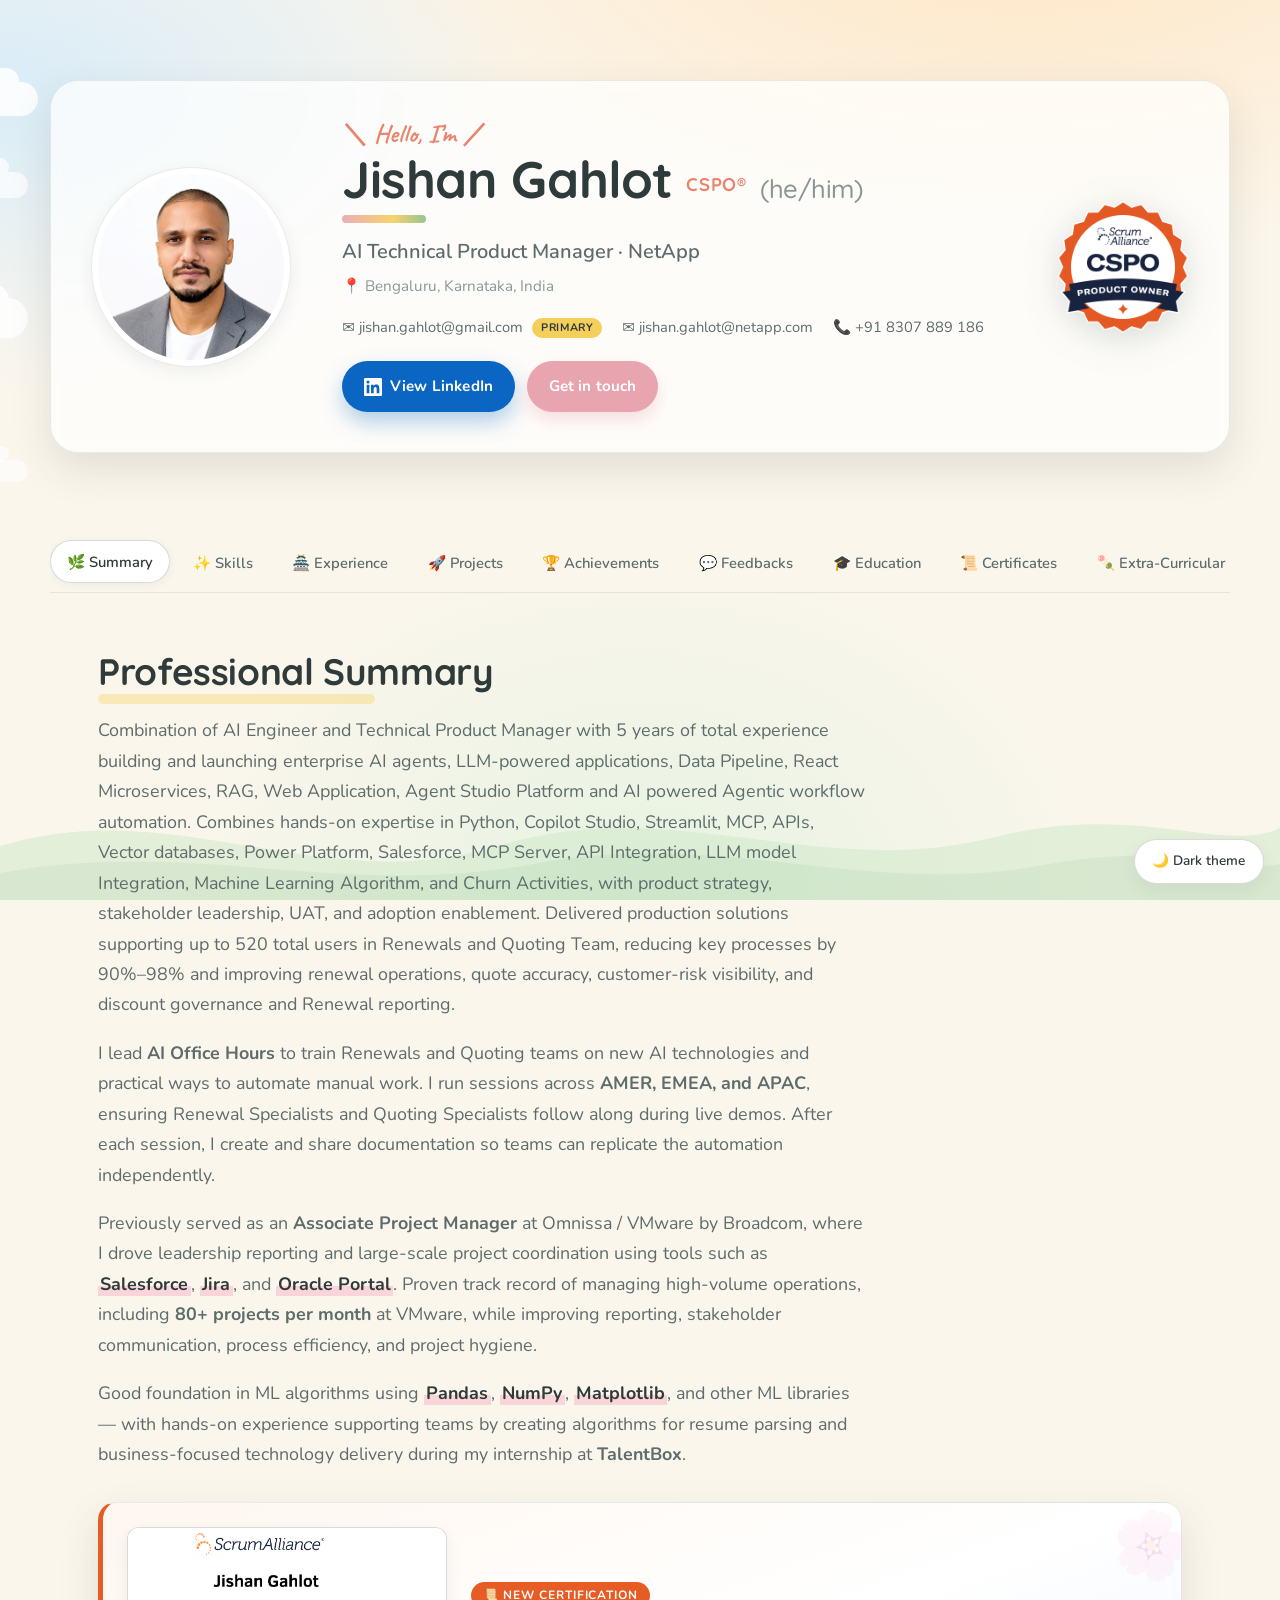
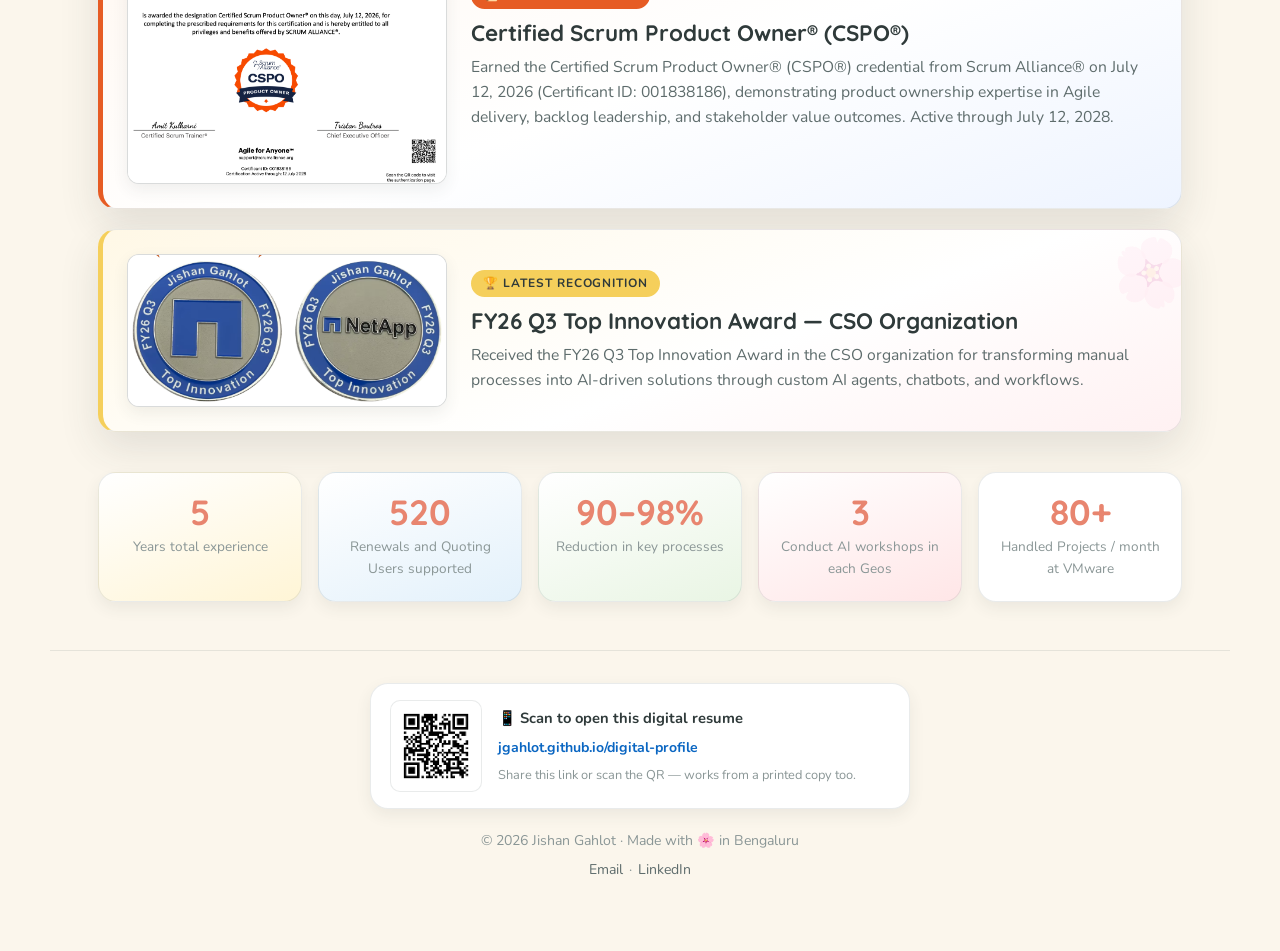
==== commit 86f11168: "Add CSPO recognition and refresh projects content Ship the CSPO badge/certificate recognition across" ====
--- a/index.html
+++ b/index.html
@@ -1,1010 +1,1081 @@
-<!DOCTYPE html>
-<html lang="en">
-
-<head>
-  <meta charset="UTF-8" />
-  <meta name="viewport" content="width=device-width, initial-scale=1.0" />
-  <meta name="description"
-    content="Jishan Gahlot — AI Technical Product Manager at NetApp. Digital resume in a soft Ghibli-inspired aesthetic." />
-  <title>Jishan Gahlot · AI Technical Product Manager</title>
-
-  <link rel="canonical" href="https://jgahlot.github.io/digital-profile/" />
-
-  <meta property="og:type" content="profile" />
-  <meta property="og:site_name" content="Jishan Gahlot · Digital Profile" />
-  <meta property="og:title" content="Jishan Gahlot · AI Technical Product Manager" />
-  <meta property="og:description"
-    content="AI Technical Product Manager at NetApp. Digital resume in a soft Ghibli-inspired aesthetic." />
-  <meta property="og:url" content="https://jgahlot.github.io/digital-profile/" />
-  <meta property="og:image" content="https://jgahlot.github.io/digital-profile/Jishan_Badge_Picture_optimized.jpg" />
-  <meta property="og:image:width" content="800" />
-  <meta property="og:image:height" content="800" />
-  <meta property="og:image:alt" content="Portrait of Jishan Gahlot" />
-  <meta property="profile:first_name" content="Jishan" />
-  <meta property="profile:last_name" content="Gahlot" />
-
-  <meta name="twitter:card" content="summary_large_image" />
-  <meta name="twitter:title" content="Jishan Gahlot · AI Technical Product Manager" />
-  <meta name="twitter:description"
-    content="AI Technical Product Manager at NetApp. Digital resume in a soft Ghibli-inspired aesthetic." />
-  <meta name="twitter:image" content="https://jgahlot.github.io/digital-profile/Jishan_Badge_Picture_optimized.jpg" />
-
-  <link rel="stylesheet" href="styles.css" />
-  <link rel="preconnect" href="https://fonts.googleapis.com" />
-  <link rel="preconnect" href="https://fonts.gstatic.com" crossorigin />
-  <link
-    href="https://fonts.googleapis.com/css2?family=Quicksand:wght@400;500;600;700&family=Caveat:wght@500;700&family=Nunito:wght@300;400;500;600;700;800&display=swap"
-    rel="stylesheet" />
-</head>
-
-<body>
-  <a class="skip-link" href="#main">Skip to content</a>
-  <a class="theme-switch" href="backup-dark/index.html" title="View dark theme">🌙 Dark theme</a>
-
-  <!-- Soft sky background with floating clouds, leaves, and petals -->
-  <div class="sky" aria-hidden="true">
-    <div class="cloud cloud--1"></div>
-    <div class="cloud cloud--2"></div>
-    <div class="cloud cloud--3"></div>
-    <div class="cloud cloud--4"></div>
-    <span class="petal petal--1">🌸</span>
-    <span class="petal petal--2">🍃</span>
-    <span class="petal petal--3">🌸</span>
-    <span class="petal petal--4">🍃</span>
-    <span class="petal petal--5">🌸</span>
-    <svg class="hill" viewBox="0 0 1440 200" preserveAspectRatio="none" aria-hidden="true">
-      <path d="M0,140 C200,80 360,200 560,140 C760,80 920,180 1120,130 C1280,90 1380,150 1440,120 L1440,200 L0,200 Z"
-        fill="#cde7c8" />
-      <path d="M0,170 C220,130 380,200 600,160 C820,120 980,200 1180,160 C1320,135 1400,170 1440,160 L1440,200 L0,200 Z"
-        fill="#b3d8b1" opacity="0.85" />
-    </svg>
-  </div>
-
-  <header class="hero" role="banner">
-    <div class="hero__inner">
-      <div class="hero__avatar">
-        <img class="js-lightbox-trigger" src="Jishan_Badge_Picture_optimized.jpg" alt="Portrait of Jishan Gahlot"
-          width="800" height="800" fetchpriority="high" decoding="async"
-          data-lightbox-src="Jishan_Badge_Picture_popup.jpg"
-          data-lightbox-alt="Portrait of Jishan Gahlot"
-          data-lightbox-label="Open larger profile picture"
-          data-lightbox-shape="circle" />
-      </div>
-      <div class="hero__intro">
-        <p class="hero__eyebrow">＼ Hello, I&rsquo;m ／</p>
-        <h1 class="hero__name">Jishan Gahlot <span class="hero__pronoun">(he/him)</span></h1>
-        <p class="hero__title">AI Technical Product Manager · NetApp</p>
-        <p class="hero__location">📍 Bengaluru, Karnataka, India</p>
-        <ul class="hero__contact" aria-label="Contact information">
-          <li><a href="mailto:jishan.gahlot@gmail.com">✉️ jishan.gahlot@gmail.com <span
-                class="badge-primary">Primary</span></a></li>
-          <li><a href="mailto:jishan.gahlot@netapp.com">✉️ jishan.gahlot@netapp.com</a></li>
-          <li><a href="tel:+918307889186">📞 +91 8307 889 186</a></li>
-        </ul>
-        <div class="hero__actions">
-          <a class="btn btn--primary" href="https://www.linkedin.com/in/jishangahlot" target="_blank"
-            rel="noopener noreferrer" aria-label="Open LinkedIn profile in new tab">
-            <svg viewBox="0 0 24 24" width="18" height="18" aria-hidden="true" fill="currentColor">
-              <path
-                d="M20.45 20.45h-3.55v-5.57c0-1.33-.02-3.04-1.85-3.04-1.85 0-2.13 1.45-2.13 2.94v5.67H9.37V9h3.41v1.56h.05c.47-.9 1.64-1.85 3.37-1.85 3.6 0 4.26 2.37 4.26 5.45v6.29zM5.34 7.43a2.06 2.06 0 1 1 0-4.12 2.06 2.06 0 0 1 0 4.12zM7.12 20.45H3.56V9h3.56v11.45zM22.22 0H1.77C.79 0 0 .77 0 1.72v20.56C0 23.23.79 24 1.77 24h20.45c.98 0 1.78-.77 1.78-1.72V1.72C24 .77 23.2 0 22.22 0z" />
-            </svg>
-            View LinkedIn
-          </a>
-          <a class="btn btn--ghost" href="mailto:jishan.gahlot@gmail.com">Get in touch</a>
-        </div>
-      </div>
-    </div>
-  </header>
-
-  <main id="main">
-    <nav class="tabs" role="tablist" aria-label="Resume sections">
-      <button class="tab is-active" role="tab" aria-selected="true" aria-controls="panel-summary" id="tab-summary"
-        tabindex="0">🌿 Summary</button>
-      <button class="tab" role="tab" aria-selected="false" aria-controls="panel-skills" id="tab-skills" tabindex="-1">✨
-        Skills</button>
-      <button class="tab" role="tab" aria-selected="false" aria-controls="panel-experience" id="tab-experience"
-        tabindex="-1">🏯 Experience</button>
-      <button class="tab" role="tab" aria-selected="false" aria-controls="panel-projects" id="tab-projects"
-        tabindex="-1">🚀 Projects</button>
-      <button class="tab" role="tab" aria-selected="false" aria-controls="panel-achievements" id="tab-achievements"
-        tabindex="-1">🏆 Achievements</button>
-      <button class="tab" role="tab" aria-selected="false" aria-controls="panel-feedbacks" id="tab-feedbacks"
-        tabindex="-1">💬 Feedbacks</button>
-      <button class="tab" role="tab" aria-selected="false" aria-controls="panel-education" id="tab-education"
-        tabindex="-1">🎓 Education</button>
-      <button class="tab" role="tab" aria-selected="false" aria-controls="panel-certificates" id="tab-certificates"
-        tabindex="-1">📜 Certificates</button>
-      <button class="tab" role="tab" aria-selected="false" aria-controls="panel-extras" id="tab-extras" tabindex="-1">🍡
-        Extra-Curricular</button>
-    </nav>
-
-    <section class="panels">
-      <!-- Summary -->
-      <article class="panel is-active" role="tabpanel" id="panel-summary" aria-labelledby="tab-summary">
-        <h2 class="panel__title">Professional Summary</h2>
-        <p class="panel__lead">
-          Combination of AI Engineer and Technical Product Manager with 5 years of total experience building and
-          launching enterprise AI agents, LLM-powered applications, Data Pipeline, React Microservices, RAG, Web
-          Application, Agent Studio Platform and AI powered Agentic workflow automation. Combines hands-on expertise in
-          Python, Copilot Studio, Streamlit, MCP, APIs, Vector databases, Power Platform, Salesforce, MCP Server, API
-          Integration, LLM model Integration, Machine Learning Algorithm, and Churn Activities, with product strategy,
-          stakeholder leadership, UAT, and adoption enablement. Delivered production solutions supporting up to 162
-          users in Renewals and Quoting Team, reducing key processes by 90%&ndash;98% and improving renewal operations,
-          quote accuracy, customer-risk visibility, and discount governance and Renewal reporting.
-        </p>
-        <p class="panel__lead">
-          I lead <strong>AI Office Hours</strong> to train Renewals and Quoting teams on new AI technologies and
-          practical ways to automate manual work. I run sessions across <strong>AMER, EMEA, and APAC</strong>, ensuring
-          Renewal Specialists and Quoting Specialists follow along during live demos. After each session, I create and
-          share documentation so teams can replicate the automation independently.
-        </p>
-        <p class="panel__lead">
-          Previously served as an <strong>Associate Project Manager</strong> at Omnissa / VMware by Broadcom, where I
-          drove leadership reporting and large-scale project coordination using tools such as <span
-            class="hl">Salesforce</span>, <span class="hl">Jira</span>, and <span class="hl">Oracle Portal</span>.
-          Proven track record of managing high-volume operations, including <strong>80+ projects per month</strong> at
-          VMware, while improving reporting, stakeholder communication, process efficiency, and project hygiene.
-        </p>
-        <p class="panel__lead">
-          Good foundation in ML algorithms using <span class="hl">Pandas</span>, <span class="hl">NumPy</span>, <span
-            class="hl">Matplotlib</span>, and other ML libraries — with hands-on experience supporting teams by creating
-          algorithms for resume parsing and business-focused technology delivery during my internship at
-          <strong>TalentBox</strong>.
-        </p>
-
-        <div class="featured-award">
-          <div class="featured-award__media">
-            <img src="Award.png" alt="FY26 Q3 Top Innovation Award certificate presented to Jishan Gahlot"
-              loading="lazy" />
-          </div>
-          <div class="featured-award__body">
-            <span class="featured-award__ribbon">🏆 Latest Recognition</span>
-            <h3>FY26 Q3 Top Innovation Award — CSO Organization</h3>
-            <p>Received the FY26 Q3 Top Innovation Award in the CSO organization for transforming manual processes into
-              AI-driven solutions through custom AI agents, chatbots, and workflows.</p>
-          </div>
-        </div>
-
-        <div class="stats">
-          <div class="stat"><span class="stat__num">5</span><span class="stat__lbl">Years total experience</span></div>
-          <div class="stat"><span class="stat__num">162</span><span class="stat__lbl">Users supported</span></div>
-          <div class="stat"><span class="stat__num">90&ndash;98%</span><span class="stat__lbl">Reduction in key
-              processes</span></div>
-          <div class="stat"><span class="stat__num">3</span><span class="stat__lbl">AI Office Hours geos</span></div>
-          <div class="stat"><span class="stat__num">80+</span><span class="stat__lbl">Projects / month at VMware</span>
-          </div>
-        </div>
-      </article>
-
-      <!-- Skills -->
-      <article class="panel" role="tabpanel" id="panel-skills" aria-labelledby="tab-skills" hidden>
-        <h2 class="panel__title">Skills</h2>
-        <p class="panel__lead">A blend of product leadership, AI engineering, and operational excellence.</p>
-
-        <div class="skill-groups">
-          <div class="skill-group">
-            <h3>🤖 AI &amp; Automation</h3>
-            <ul class="chips">
-              <li>Copilot Studio</li>
-              <li>Abacus AI</li>
-              <li>AI Agents</li>
-              <li>Prompt Engineering</li>
-              <li>Power Automate</li>
-              <li>Power Apps</li>
-              <li>APIs &amp; MCP</li>
-              <li>AI Engineering</li>
-              <li>AI Automation</li>
-            </ul>
-          </div>
-          <div class="skill-group">
-            <h3>📋 Product &amp; Program Management</h3>
-            <ul class="chips">
-              <li>Product / Program Management</li>
-              <li>Agile &amp; Waterfall</li>
-              <li>OKRs &amp; KPIs</li>
-              <li>JIRA</li>
-              <li>Confluence</li>
-              <li>MS Project, Loop, Lists</li>
-              <li>Project Planning &amp; Docs</li>
-              <li>PRD / BRD</li>
-              <li>Stakeholder Management</li>
-              <li>Customer Success Management</li>
-              <li>Product Delivery</li>
-              <li>Continuous Enhancement</li>
-            </ul>
-          </div>
-          <div class="skill-group">
-            <h3>📊 Data &amp; Engineering</h3>
-            <ul class="chips">
-              <li>Python (Pair Programming)</li>
-              <li>Pandas</li>
-              <li>NumPy</li>
-              <li>Matplotlib</li>
-              <li>Data Science</li>
-              <li>Machine Learning</li>
-              <li>JSON</li>
-              <li>Oracle CPQ</li>
-              <li>Node.js</li>
-            </ul>
-          </div>
-          <div class="skill-group">
-            <h3>🏢 Enterprise Platforms</h3>
-            <ul class="chips">
-              <li>Salesforce SFDC</li>
-              <li>SPARK</li>
-              <li>Microsoft Teams</li>
-              <li>SharePoint</li>
-              <li>Power BI</li>
-              <li>Business Automation</li>
-              <li>Operational Process</li>
-            </ul>
-          </div>
-          <div class="skill-group">
-            <h3>🤝 Leadership &amp; Delivery</h3>
-            <ul class="chips">
-              <li>Cross-functional Team Leadership</li>
-              <li>Software Developer Management</li>
-              <li>Stakeholder Reviews</li>
-              <li>Project Review / Hygiene</li>
-              <li>Requirements Gathering</li>
-            </ul>
-          </div>
-        </div>
-      </article>
-
-      <!-- Experience -->
-      <article class="panel" role="tabpanel" id="panel-experience" aria-labelledby="tab-experience" hidden>
-        <h2 class="panel__title">Professional Experience</h2>
-
-        <ol class="timeline">
-          <li class="tl-item">
-            <div class="tl-marker" aria-hidden="true"></div>
-            <div class="tl-card">
-              <header class="tl-head">
-                <h3>AI Technical Product Manager</h3>
-                <p class="tl-meta">NetApp India Pvt. Ltd. · Bengaluru · Hybrid</p>
-                <span class="tl-date">Dec 2024 — Present</span>
-              </header>
-              <ul class="tl-bullets">
-                <li>Lead the design and delivery of AI-powered internal products for Renewals, Quoting, Customer
-                  Success, and leadership teams using Microsoft Copilot Studio, Power Apps, Power Automate, Python with
-                  Pair Programming, GitHub CLI, Cursor, and Abacus AI.</li>
-                <li>Drive product strategy, stakeholder alignment, UAT, testing, rollout, and adoption enablement
-                  across NetApp AI solutions that convert manual work into production-ready self-service experiences for
-                  Renewals and Quoting teams.</li>
-                <li>Designed reusable <strong>skills.md</strong> files for a Microsoft 365 Copilot workflow framework
-                  that reduced personal reporting effort and improved the speed and consistency of insights delivered to
-                  cross-GEO leadership.</li>
-              </ul>
-
-              <h4 class="tl-sub">Selected AI products, platforms &amp; workflows delivered</h4>
-              <div class="projects">
-                <div class="project">
-                  <h5>Quoting Policy Chatbot</h5>
-                  <p>Built and deployed a Microsoft Teams chatbot using Microsoft Copilot Studio to provide instant,
-                    policy-based answers, renewal guidance, product configuration support, RPP data lookup, and quote
-                    comparison assistance during live customer conversations.</p>
-                </div>
-                <div class="project">
-                  <h5>Quote Validation Modernization</h5>
-                  <p>Owned the modernization of Quote Validation within the Renewals Toolkit, converting a manual
-                    three-file comparison process into a self-service workflow that runs 15 validation checks and
-                    consolidates Multi Quote, Scope, and Score data into one output. Reduced processing time from
-                    approximately 60 minutes to 1 minute per validation, a <strong>98%</strong> reduction.</p>
-                </div>
-                <div class="project">
-                  <h5>Quote Comparison Studio</h5>
-                  <p>Led product strategy and UAT for Quote Comparison Studio, transforming fragmented CPQ, PDF, and
-                    spreadsheet reviews into an AI-assisted workflow that compares historic and current quotes in
-                    <strong>2&ndash;3 minutes</strong> versus approximately 60 minutes manually. Reported
-                    <strong>95%+</strong> reduction based on research with Renewals overall team, Commercial, and
-                    Strategics users.</p>
-                </div>
-                <div class="project">
-                  <h5>Customer Risk &amp; Sentiment Workflow</h5>
-                  <p>Designed and independently developed an AI-powered workflow integrating Salesforce, Power
-                    Automate, Python, and a GPT-based LLM through an enterprise proxy. Automated the weekly analysis of
-                    approximately 1,000 customer records, classified sentiment across five categories, segmented
-                    Concerning and Cautious accounts by AMER, EMEA, and APAC, and distributed customized reports to
-                    <strong>9 GEO managers</strong>. Reduced weekly processing time from
-                    <strong>30&ndash;40 minutes</strong> to approximately <strong>30 seconds</strong>, a
-                    <strong>98%</strong> reduction, while improving reporting consistency, at-risk customer
-                    identification, and stakeholder response time.</p>
-                </div>
-                <div class="project">
-                  <h5>PVR Governance AI Agents</h5>
-                  <p>Independently designed and launched two AI agents to improve discount governance and approval
-                    visibility for NetApp&rsquo;s Renewals organization. Built the <strong>$0 PVR Tracker</strong>
-                    using Microsoft Copilot Studio, Teams, and SharePoint for real-time approval status, aging,
-                    pending-approver identification, and delay insights in approximately
-                    <strong>1 minute</strong>. Built the <strong>PVR Justification
-                      Agent</strong> on Abacus AI with a vector database to evaluate uploaded PDF or text-based
-                    requests against discount thresholds, pricing tiers, deal value, standard terms, coverage, scores,
-                    MPA verification, and justification quality. Supported approximately
-                    <strong>70&ndash;90 monthly users</strong>, assessed or tracked
-                    <strong>45&ndash;50 requests</strong>, and helped protect approximately
-                    <strong>$1.665M</strong> in renewal value from FY25 through YTD FY26.</p>
-                </div>
-                <div class="project">
-                  <h5>E-Series AutoSupport ON Analyzer</h5>
-                  <p>Independently designed, developed, tested, and deployed a production-ready internal application
-                    that automates AutoSupport verification for NetApp E-Series products. Built a Python-based MCP
-                    server integrated with the internal AIQ portal and deployed it through a Streamlit-based Renewals
-                    Toolkit Portal. The application retrieves and analyzes AIQ logs through API integration, enabling
-                    users to verify customer details, product serial numbers, and AutoSupport status for multiple
-                    products simultaneously. Reduced verification time from <strong>20&ndash;30 minutes</strong> to
-                    approximately <strong>1 minute</strong>, a <strong>95%&ndash;97%</strong> improvement, for
-                    <strong>62 users</strong> processing approximately <strong>30&ndash;40 cases</strong>. Validated
-                    against <strong>120 manually reviewed test cases</strong> with
-                    <strong>97.5%</strong> verification accuracy, improving quote turnaround, renewal-processing
-                    speed, and reporting consistency while reducing manual errors.</p>
-                </div>
-                <div class="project">
-                  <h5>QuoteEdge Info</h5>
-                  <p>Independently designed, developed, tested, and deployed a production application that restored
-                    access to historical quote data after NetApp&rsquo;s legacy QuoteEdge portal was decommissioned.
-                    Built within the Streamlit-based Renewals Toolkit Portal, it connects directly to the active
-                    QuoteEdge database, lets teams search multiple records by quote number or product serial number,
-                    preview purchase-order information, and generate downloadable PDF, Excel, and CSV files. Supports
-                    approximately <strong>140 users</strong> processing
-                    <strong>50&ndash;60 historical quote requests weekly</strong>, returning results within
-                    <strong>1&ndash;2 minutes</strong>, while restoring business-critical access to historical
-                    pricing, discount, and product information.</p>
-                </div>
-                <div class="project">
-                  <h5>CPQ Report Generator</h5>
-                  <p>Independently designed, developed, and deployed a production application that addresses data gaps
-                    in standard Oracle CPQ CSV exports. The tool dynamically generates enriched CSV reports with shelf
-                    information, software versions, OS capacity, hardware and software details, and EOSL dates. Users
-                    can process multiple quote numbers simultaneously, preview results in a structured table, and
-                    download complete reports.
-                    Reduced report preparation time from approximately <strong>20 minutes</strong> to
-                    <strong>1&ndash;2 minutes</strong>, a <strong>90%&ndash;95%</strong> reduction, for
-                    <strong>162 users</strong> generating approximately <strong>90&ndash;100 reports</strong>.
-                    Validated with <strong>40 testers</strong> and <strong>120 test cases</strong>, achieving
-                    <strong>94.2%</strong> output accuracy while improving data completeness, reporting consistency,
-                    quote turnaround, and renewal-processing speed.</p>
-                </div>
-                <div class="project">
-                  <h5>RCV Calculator (RT-007)</h5>
-                  <p>Independently designed, developed, and deployed a production-ready Recognized Contract Value
-                    calculator within the Renewals Toolkit Portal. Built with Python, Streamlit, pandas, APIs, SQL, and
-                    an enterprise LLM proxy, it processes Excel, CSV, and PDF files, uses AI-assisted column mapping,
-                    and applies Renewals-approved RCV rules across multiple opportunities. Reduced processing time from
-                    <strong>30&ndash;40 minutes</strong> to <strong>1&ndash;2 minutes</strong>, a
-                    <strong>93%&ndash;98%</strong> reduction, supporting <strong>162 users</strong> processing
-                    approximately <strong>80 files weekly</strong>. The solution standardizes renewal-value
-                    calculations, reduces manual errors, and generates structured Excel and PDF outputs for internal
-                    reporting, forecasting, compensation, and revenue-recognition workflows.</p>
-                </div>
-              </div>
-
-              <p class="tl-stack"><strong>Core stack:</strong> Microsoft Copilot Studio · Power Apps · Power Automate ·
-                Microsoft Teams · SharePoint · Python · Streamlit · GitHub CLI · Cursor · Abacus AI · MCP Server ·
-                APIs · Salesforce · Oracle CPQ · SQL · Vector Database · Enterprise LLM Proxy · Pandas · UAT · PRD /
-                BRD</p>
-            </div>
-          </li>
-
-          <li class="tl-item">
-            <div class="tl-marker" aria-hidden="true"></div>
-            <div class="tl-card">
-              <header class="tl-head">
-                <h3>Technical Program Manager</h3>
-                <p class="tl-meta">NetApp India Pvt. Ltd. · Bengaluru</p>
-                <span class="tl-date">NetApp · earlier tenure</span>
-              </header>
-              <ul class="tl-bullets">
-                <li>Guided business users on applying AI capabilities in day-to-day workflows; supported readiness for
-                  AI-driven transformation.</li>
-                <li>Managed recurring customer onboarding &amp; sentiment reporting — leadership-ready reports for
-                  tracking and decision support.</li>
-                <li>Performed churn tracking and customer trend analysis to give leadership visibility into movement,
-                  sentiment, and retention risks.</li>
-                <li>Coordinated CSM onboarding updates &amp; Salesforce process changes — report prep, stakeholder
-                  communication, validation.</li>
-                <li>Supported operational process improvement by aligning reporting, stakeholder requests, and system
-                  update validation with business needs.</li>
-              </ul>
-            </div>
-          </li>
-
-          <li class="tl-item">
-            <div class="tl-marker" aria-hidden="true"></div>
-            <div class="tl-card">
-              <header class="tl-head">
-                <h3>Associate Project Manager</h3>
-                <p class="tl-meta">Omnissa · VMware by Broadcom · Bengaluru · Hybrid</p>
-                <span class="tl-date">Sep 2021 — Dec 2024</span>
-              </header>
-              <ul class="tl-bullets">
-                <li>Omnissa became a standalone organization derived from VMware by Broadcom.</li>
-                <li>Led and coordinated digital workspace project management activities end-to-end.</li>
-                <li>Utilized tools like <strong>PSXi JIRA, Oracle ERP, Salesforce (SFDC)</strong>, and Microsoft List,
-                  Project, and Excel for project tracking and reporting; created new projects on Salesforce (SFDC) and
-                  initiated the process.</li>
-                <li>Managed project timelines, budgets, and resources for successful delivery.</li>
-                <li>Successfully managed and coordinated an average of <strong>80 projects per month</strong>,
-                  overseeing all phases from initiation to closure.</li>
-                <li>Conducted weekly performance analysis and recommended improvements.</li>
-                <li>Served as the primary client contact, ensuring high-quality service.</li>
-                <li>Monitored project health, progress, and financials, proactively addressing risks.</li>
-                <li>Facilitated communication between consultants and clients for alignment.</li>
-                <li>Delivered weekly status reports highlighting progress and next steps.</li>
-              </ul>
-            </div>
-          </li>
-
-          <li class="tl-item">
-            <div class="tl-marker" aria-hidden="true"></div>
-            <div class="tl-card">
-              <header class="tl-head">
-                <h3>Data Scientist, Intern</h3>
-                <p class="tl-meta">Talentbox Labs · Bengaluru · Online</p>
-                <span class="tl-date">Jul 2020 — Dec 2020</span>
-              </header>
-              <ul class="tl-bullets">
-                <li>6-month internship spanning Data Science, Machine Learning, and Web Scraping.</li>
-                <li>Developed and implemented ML algorithms that improved resume parsing accuracy.</li>
-                <li>Conducted sentiment analysis on parsed resumes to surface actionable insights.</li>
-                <li>Consistently exceeded expectations and delivered the project on time.</li>
-              </ul>
-            </div>
-          </li>
-        </ol>
-      </article>
-
-      <!-- Projects -->
-      <article class="panel" role="tabpanel" id="panel-projects" aria-labelledby="tab-projects" hidden>
-        <h2 class="panel__title">Projects</h2>
-        <p class="panel__lead">A detailed look at the AI products and workflows I&rsquo;ve designed, built, and shipped
-          — what each does, who it helps, and how it works under the hood.</p>
-
-        <div class="proj-grid">
-
-          <article class="proj-card">
-            <header class="proj-card__head">
-              <h3>Quoting Policy Chatbot</h3>
-              <ul class="proj-tags">
-                <li>Copilot Studio</li>
-                <li>Microsoft Teams</li>
-                <li>RPP data</li>
-              </ul>
-            </header>
-            <p class="proj-lead"><strong>What I built —</strong> A Copilot Studio AI agent that provides instant,
-              policy-based answers to support Renewal and Quoting teams during live customer conversations.</p>
-            <div class="proj-meta">
-              <div><span class="proj-meta__label">Who it helps</span>
-                <p>Renewal Specialists, Quoting Specialists, and stakeholders who need fast access to policy and
-                  configuration details.</p>
-              </div>
-              <div><span class="proj-meta__label">When to use</span>
-                <p>When a specialist needs quick policy clarification, RPP data lookup, or fast validation support
-                  without manual file searching.</p>
-              </div>
-            </div>
-            <div class="proj-how">
-              <span class="proj-meta__label">How it works</span>
-              <ol>
-                <li>Ask a question in the chatbot (Teams / Copilot).</li>
-                <li>Retrieve policy answers and RPP details (including item-number configurations).</li>
-                <li>Upload old vs. new quotes to compare differences (quote validation support).</li>
-              </ol>
-            </div>
-            <div class="proj-foot">
-              <div><span class="proj-meta__label">Inputs</span>
-                <p>User questions, RPP data sources / files, and optional quote files (old and new).</p>
-              </div>
-              <div><span class="proj-meta__label">Outputs</span>
-                <p>Instant answers, configuration details, and quote comparison results.</p>
-              </div>
-              <div><span class="proj-meta__label">Tools / Integrations</span>
-                <p>Copilot Studio; Microsoft Teams / Copilot. Extensible to Salesforce, Microsoft tools, Oracle, and
-                  other systems.</p>
-              </div>
-            </div>
-            <p class="proj-status"><strong>Status / Notes:</strong> Designed for fast access during calls and to reduce
-              manual searching in large files.</p>
-          </article>
-
-          <article class="proj-card">
-            <header class="proj-card__head">
-              <h3>IB Review AI Agent</h3>
-              <ul class="proj-tags">
-                <li>Abacus AI</li>
-                <li>Copilot Studio</li>
-                <li>SPARK</li>
-                <li>Weekly refresh</li>
-              </ul>
-            </header>
-            <p class="proj-lead"><strong>What I built —</strong> An AI agent that monitors at-risk customers using the
-              IB Review data file in SPARK and surfaces actionable insights for leaders.</p>
-            <div class="proj-meta">
-              <div><span class="proj-meta__label">Who it helps</span>
-                <p>Geo leaders, managers, and stakeholders who need visibility into customer risk signals captured by
-                  CSMs.</p>
-              </div>
-              <div><span class="proj-meta__label">When to use</span>
-                <p>When reviewing customer health / risk trends and prioritizing outreach across regions and districts.
-                </p>
-              </div>
-            </div>
-            <div class="proj-how">
-              <span class="proj-meta__label">How it works</span>
-              <ol>
-                <li>Consumes the IB Review file from SPARK (CSM call notes / inputs).</li>
-                <li>Classifies accounts — Concerning / Cautious as at-risk; Neutral / Positive otherwise.</li>
-                <li>Publishes refreshed insights after the weekly data update.</li>
-              </ol>
-            </div>
-            <div class="proj-foot">
-              <div><span class="proj-meta__label">Inputs</span>
-                <p>IB Review data file in SPARK; CSM-provided customer notes / signals.</p>
-              </div>
-              <div><span class="proj-meta__label">Outputs</span>
-                <p>Customer risk classification and an at-a-glance view for monitoring by Geo / district.</p>
-              </div>
-              <div><span class="proj-meta__label">Tools / Platforms</span>
-                <p>Implemented in both Abacus AI and Copilot Studio to compare platform fit and user experience.</p>
-              </div>
-            </div>
-            <p class="proj-status"><strong>Refresh cadence:</strong> Source file is refreshed every Monday; I redeploy
-              the agent weekly for updated insights.</p>
-          </article>
-
-          <article class="proj-card">
-            <header class="proj-card__head">
-              <h3>IB Review AI Workflow</h3>
-              <ul class="proj-tags">
-                <li>Abacus AI</li>
-                <li>Copilot CLI</li>
-                <li>Excel</li>
-                <li>Automated email</li>
-              </ul>
-            </header>
-            <p class="proj-lead"><strong>What I built —</strong> An automated workflow version of the IB Review AI Agent
-              that proactively emails at-risk customer details to Renewals Geo leaders.</p>
-            <div class="proj-meta">
-              <div><span class="proj-meta__label">Who it helps</span>
-                <p>Renewals Geo leaders and managers who need scheduled visibility into at-risk accounts.</p>
-              </div>
-              <div><span class="proj-meta__label">When to use</span>
-                <p>When you want proactive, recurring distribution of at-risk accounts (instead of users opening a tool
-                  and checking manually).</p>
-              </div>
-            </div>
-            <div class="proj-how">
-              <span class="proj-meta__label">How it works</span>
-              <ol>
-                <li>Identifies at-risk accounts (Concerning and Cautious).</li>
-                <li>Filters by Renewals Geo (APAC, EMEA, AMER).</li>
-                <li>Generates three separate &ldquo;At-Risk&rdquo; Excel files — one per Geo.</li>
-                <li>Drafts a tailored email per Geo and sends it with the file attached.</li>
-              </ol>
-            </div>
-            <div class="proj-foot">
-              <div><span class="proj-meta__label">Inputs</span>
-                <p>IB Review dataset; classification logic; Geo mapping for APAC / EMEA / AMER.</p>
-              </div>
-              <div><span class="proj-meta__label">Outputs</span>
-                <p>3 Geo-specific Excel files + 3 emails sent to the appropriate Geo leaders.</p>
-              </div>
-              <div><span class="proj-meta__label">Platforms</span>
-                <p>Abacus AI (scheduled trigger, daily emails) and Copilot CLI (local command to trigger and send
-                  emails).</p>
-              </div>
-            </div>
-            <p class="proj-status"><strong>Status / Notes:</strong> Copilot CLI is a good short-term option (runs
-              locally); Abacus AI supports fully scheduled delivery.</p>
-          </article>
-
-          <article class="proj-card">
-            <header class="proj-card__head">
-              <h3>PVR Justification AI Agent</h3>
-              <ul class="proj-tags">
-                <li>Abacus AI</li>
-                <li>Copilot Studio</li>
-                <li>PDF parsing</li>
-              </ul>
-            </header>
-            <p class="proj-lead"><strong>What I built —</strong> An AI agent that helps the Renewals team validate PVR
-              requests before submission by checking whether the request aligns with defined policy criteria.</p>
-            <div class="proj-meta">
-              <div><span class="proj-meta__label">Who it helps</span>
-                <p>Renewals team members preparing PVR submissions and seeking faster, policy-aligned validation.</p>
-              </div>
-              <div><span class="proj-meta__label">When to use</span>
-                <p>Before submitting a PVR, to quickly assess whether the justification and details are aligned with
-                  approval criteria.</p>
-              </div>
-            </div>
-            <div class="proj-how">
-              <span class="proj-meta__label">How it works</span>
-              <ol>
-                <li>User uploads the PVR document(s).</li>
-                <li>The agent reviews the PVR PDF and checks it against the decision conditions.</li>
-                <li>The agent returns a policy-based assessment of whether the request is likely to meet the criteria.
-                </li>
-              </ol>
-            </div>
-            <div class="proj-foot">
-              <div><span class="proj-meta__label">Inputs</span>
-                <p>PVR documents (PDF) and defined policy criteria / decision conditions.</p>
-              </div>
-              <div><span class="proj-meta__label">Outputs</span>
-                <p>A structured assessment indicating alignment with criteria, supporting decision-making before
-                  submission.</p>
-              </div>
-              <div><span class="proj-meta__label">Tools / Platforms</span>
-                <p>Built in both Abacus AI and Copilot Studio.</p>
-              </div>
-            </div>
-            <p class="proj-status"><strong>Notes:</strong> Uses decision conditions I trained based on information
-              provided by Herb.</p>
-          </article>
-
-          <article class="proj-card">
-            <header class="proj-card__head">
-              <h3>$0 PVR Tracking &amp; Review AI Agent</h3>
-              <ul class="proj-tags">
-                <li>Copilot Studio</li>
-                <li>Microsoft Teams</li>
-                <li>SharePoint</li>
-                <li>Power Automate</li>
-              </ul>
-            </header>
-            <p class="proj-lead"><strong>What I built —</strong> A Copilot Studio AI agent in Microsoft Teams that helps
-              the Renewals team track $0 PVR approvals end-to-end through a conversational experience.</p>
-            <div class="proj-meta">
-              <div><span class="proj-meta__label">Who it helps</span>
-                <p>Renewals team, Geo leaders, and stakeholders monitoring approvals, rejections, pending items, and
-                  aging.</p>
-              </div>
-              <div><span class="proj-meta__label">Problem / Current state</span>
-                <p>Approvers respond via email; responses are captured in a SharePoint list via Power Automate.
-                  Stakeholders then review the list manually to track status.</p>
-              </div>
-            </div>
-            <div class="proj-how">
-              <span class="proj-meta__label">How it works</span>
-              <ol>
-                <li>User asks the chatbot for PVR status and approval progress.</li>
-                <li>The agent retrieves relevant records from the SharePoint list (captured via Power Automate).</li>
-                <li>The agent summarizes status in a clear, conversational format.</li>
-              </ol>
-            </div>
-            <div class="proj-foot">
-              <div><span class="proj-meta__label">Inputs</span>
-                <p>SharePoint list entries (approval status) populated by Power Automate from email responses.</p>
-              </div>
-              <div><span class="proj-meta__label">Outputs</span>
-                <p>Real-time tracking answers in Teams — approvals, pending, rejections, dates, and overall status.</p>
-              </div>
-              <div><span class="proj-meta__label">Tools / Integrations</span>
-                <p>Copilot Studio + Microsoft Teams; SharePoint List + Power Automate for status capture.</p>
-              </div>
-            </div>
-            <p class="proj-status"><strong>Status / Next steps:</strong> Prototype ready and working; awaiting Renewals
-              team feedback before rolling out to the full team.</p>
-          </article>
-
-          <article class="proj-card">
-            <header class="proj-card__head">
-              <h3>Quote Validation Tool</h3>
-              <ul class="proj-tags">
-                <li>Python</li>
-                <li>Oracle (thick client)</li>
-                <li>Browser-local</li>
-                <li>Modernization</li>
-              </ul>
-            </header>
-            <p class="proj-lead"><strong>What I built —</strong> Modernized a legacy Python-based quote validation
-              solution and rebuilt it to run in a browser locally, with a plan to deploy it on a server for broader use.
-            </p>
-            <div class="proj-meta">
-              <div><span class="proj-meta__label">Who it helps</span>
-                <p>Teams that need a scalable quote validation capability without per-user installation overhead.</p>
-              </div>
-              <div><span class="proj-meta__label">Problem / Current state</span>
-                <p>The IBX team shared a legacy codebase with outdated libraries. It previously ran as local scripts
-                  requiring installation on each machine, limiting usage to individual setups.</p>
-              </div>
-            </div>
-            <div class="proj-how">
-              <span class="proj-meta__label">What I changed</span>
-              <ol>
-                <li>Reviewed the full codebase and upgraded it to the latest Python version.</li>
-                <li>Removed outdated libraries and updated the Oracle database connection.</li>
-                <li>Rebuilt the solution to run locally in a browser.</li>
-              </ol>
-            </div>
-            <div class="proj-foot">
-              <div><span class="proj-meta__label">Key challenge</span>
-                <p>Many legacy libraries were only compatible with earlier Python releases; upgrading and validating the
-                  end-to-end solution took ~1 month.</p>
-              </div>
-              <div><span class="proj-meta__label">Dependencies</span>
-                <p>Oracle database client installation was required during testing. The legacy solution used a thin
-                  client; the updated program runs on the Oracle thick client.</p>
-              </div>
-              <div><span class="proj-meta__label">Status / Next steps</span>
-                <p>Runs successfully on my local machine. Next: deploy to a virtual server so others can use and test
-                  it.</p>
-              </div>
-            </div>
-            <p class="proj-status"><strong>Notes:</strong> Identifying the right team at NetApp to support server
-              deployment.</p>
-          </article>
-
-        </div>
-      </article>
-
-      <!-- Achievements -->
-      <article class="panel" role="tabpanel" id="panel-achievements" aria-labelledby="tab-achievements" hidden>
-        <h2 class="panel__title">Key Achievements</h2>
-
-        <ul class="achievements">
-          <li class="achv">
-            <div class="achv__body">
-              <h3>🏆 FY26 Q3 Top Innovation Award — CSO Organization</h3>
-              <p>
-                Received the FY26 Q3 Top Innovation Award in the CSO organization for transforming manual processes into
-                AI-driven solutions through custom AI agents, chatbots, and workflows.
-              </p>
-              <figure class="achv__figure">
-                <img src="Award.png" alt="FY26 Q3 Top Innovation Award certificate presented to Jishan Gahlot"
-                  loading="lazy" />
-                <figcaption>FY26 Q3 Top Innovation Award · NetApp CSO</figcaption>
-              </figure>
-            </div>
-          </li>
-          <li class="achv">
-            <div class="achv__body">
-              <h3>🚀 Promotion: Technical Associate Consultant → Technical Project / Program Manager</h3>
-              <p>Successfully transitioned roles, reflecting outstanding performance and capability demonstrated as an
-                Associate Consultant.</p>
-            </div>
-          </li>
-          <li class="achv">
-            <div class="achv__body">
-              <h3>💬 Customer Recognition</h3>
-              <p>Received great feedback from customers after successfully completing the project — a testament to
-                consistent delivery and client partnership. Please review the feedback I have received during my time at
-                VMware — <a href="https://sites.google.com/view/jishan-feedback/home" target="_blank"
-                  rel="noopener noreferrer">View customer feedback ↗</a>.</p>
-            </div>
-          </li>
-        </ul>
-      </article>
-
-      <!-- Feedbacks -->
-      <article class="panel" role="tabpanel" id="panel-feedbacks" aria-labelledby="tab-feedbacks" hidden>
-        <h2 class="panel__title">Feedbacks</h2>
-        <p class="feedbacks__intro">Kind words and recognition shared by colleagues and customers I&rsquo;ve had the
-          pleasure to work with. Click any image to zoom in.</p>
-        <div class="feedbacks-scroll">
-          <figure class="feedback-card">
-            <img class="feedback-img" src="Feedbacks/Hayley_Feedback.png" alt="Feedback from Hayley" loading="lazy" />
-            <figcaption>Hayley</figcaption>
-          </figure>
-          <figure class="feedback-card">
-            <img class="feedback-img" src="Feedbacks/Katrina_Feedback.png" alt="Feedback from Katrina" loading="lazy" />
-            <figcaption>Katrina</figcaption>
-          </figure>
-          <figure class="feedback-card">
-            <img class="feedback-img" src="Feedbacks/Novi_Feedback.png" alt="Feedback from Novi" loading="lazy" />
-            <figcaption>Novi</figcaption>
-          </figure>
-          <figure class="feedback-card">
-            <img class="feedback-img" src="Feedbacks/Sam_Feedback.png" alt="Feedback from Sam" loading="lazy" />
-            <figcaption>Sam</figcaption>
-          </figure>
-          <figure class="feedback-card">
-            <img class="feedback-img" src="Feedbacks/Zameer_Feedback.png" alt="Feedback from Zameer" loading="lazy" />
-            <figcaption>Zameer</figcaption>
-          </figure>
-        </div>
-
-        <h3 class="feedbacks__subtitle">Feedbacks in VMware from the customers</h3>
-        <div class="feedbacks-scroll">
-          <figure class="feedback-card">
-            <img class="feedback-img" src="Feedbacks/VMware_Customer_Feedback_1.png" alt="VMware customer feedback 1"
-              loading="lazy" />
-          </figure>
-          <figure class="feedback-card">
-            <img class="feedback-img" src="Feedbacks/VMware_Customer_Feedback_2.png" alt="VMware customer feedback 2"
-              loading="lazy" />
-          </figure>
-          <figure class="feedback-card">
-            <img class="feedback-img" src="Feedbacks/VMware_Customer_Feedback_3.png" alt="VMware customer feedback 3"
-              loading="lazy" />
-          </figure>
-          <figure class="feedback-card">
-            <img class="feedback-img" src="Feedbacks/VMware_Customer_Feedback_4.png" alt="VMware customer feedback 4"
-              loading="lazy" />
-          </figure>
-          <figure class="feedback-card">
-            <img class="feedback-img" src="Feedbacks/VMware_Customer_Feedback_5.png" alt="VMware customer feedback 5"
-              loading="lazy" />
-          </figure>
-          <figure class="feedback-card">
-            <img class="feedback-img" src="Feedbacks/VMware_Customer_Feedback_6.png" alt="VMware customer feedback 6"
-              loading="lazy" />
-          </figure>
-          <figure class="feedback-card">
-            <img class="feedback-img" src="Feedbacks/VMware_Customer_Feedback_7.png" alt="VMware customer feedback 7"
-              loading="lazy" />
-          </figure>
-          <figure class="feedback-card">
-            <img class="feedback-img" src="Feedbacks/VMware_Customer_Feedback_8.png" alt="VMware customer feedback 8"
-              loading="lazy" />
-          </figure>
-          <figure class="feedback-card">
-            <img class="feedback-img" src="Feedbacks/VMware_Customer_Feedback_9.png" alt="VMware customer feedback 9"
-              loading="lazy" />
-          </figure>
-          <figure class="feedback-card">
-            <img class="feedback-img" src="Feedbacks/VMware_Customer_Feedback_10.png" alt="VMware customer feedback 10"
-              loading="lazy" />
-          </figure>
-          <figure class="feedback-card">
-            <img class="feedback-img" src="Feedbacks/VMware_Customer_Feedback_11.png" alt="VMware customer feedback 11"
-              loading="lazy" />
-          </figure>
-          <figure class="feedback-card">
-            <img class="feedback-img" src="Feedbacks/VMware_Customer_Feedback_12.png" alt="VMware customer feedback 12"
-              loading="lazy" />
-          </figure>
-        </div>
-      </article>
-
-      <!-- Education -->
-      <article class="panel" role="tabpanel" id="panel-education" aria-labelledby="tab-education" hidden>
-        <h2 class="panel__title">Education</h2>
-        <div class="edu-grid">
-          <div class="edu-card">
-            <h3>Bachelor of Technology (BTech)</h3>
-            <p class="edu-card__sub">Computer Science and Engineering</p>
-            <p class="edu-card__inst">Noida Institute of Engineering &amp; Technology · Greater Noida</p>
-            <span class="edu-card__date">Sep 2018 — Sep 2021</span>
-          </div>
-          <div class="edu-card">
-            <h3>Polytechnic Diploma</h3>
-            <p class="edu-card__sub">Computer Science Engineering</p>
-            <p class="edu-card__inst">Prince Institute of Innovative Technology · Greater Noida</p>
-            <span class="edu-card__date">Jun 2015 — Sep 2018</span>
-          </div>
-          <div class="edu-card">
-            <h3>Secondary School</h3>
-            <p class="edu-card__sub">Physics, Chemistry, Mathematics &amp; English</p>
-            <p class="edu-card__inst">Delhi Public School · Hapur</p>
-            <span class="edu-card__date">2013 — 2015</span>
-          </div>
-        </div>
-      </article>
-
-      <!-- Certificates -->
-      <article class="panel" role="tabpanel" id="panel-certificates" aria-labelledby="tab-certificates" hidden>
-        <h2 class="panel__title">Certificates</h2>
-        <ul class="cert-grid">
-          <li class="cert"><span class="cert__icon">🎓</span>
-            <div>
-              <h3>Google Project Management Specialization</h3>
-              <p>Google</p>
-            </div>
-          </li>
-          <li class="cert"><span class="cert__icon">🤖</span>
-            <div>
-              <h3>Generative AI in Project Management</h3>
-              <p>PMI</p>
-            </div>
-          </li>
-          <li class="cert"><span class="cert__icon">📊</span>
-            <div>
-              <h3>Complete Data Science &amp; ML Bootcamp</h3>
-              <p>Udemy</p>
-            </div>
-          </li>
-          <li class="cert"><span class="cert__icon">📈</span>
-            <div>
-              <h3>Machine Learning — Linear Regression</h3>
-              <p>Analyttica</p>
-            </div>
-          </li>
-          <li class="cert"><span class="cert__icon">🐍</span>
-            <div>
-              <h3>Python with Machine Learning — Summer Internship</h3>
-              <p>SoftPro India Computer Technologies Pvt. Ltd.</p>
-            </div>
-          </li>
-          <li class="cert"><span class="cert__icon">📑</span>
-            <div>
-              <h3>Data Analysis using Excel Skills — Job Simulation</h3>
-              <p>JP Morgan Chase &amp; Co. (Forage)</p>
-            </div>
-          </li>
-          <li class="cert"><span class="cert__icon">🔄</span>
-            <div>
-              <h3>Software Development Life Cycle</h3>
-              <p>LinkedIn</p>
-            </div>
-          </li>
-          <li class="cert"><span class="cert__icon">🖥️</span>
-            <div>
-              <h3>VMware Certified Professional (VCP) — Digital Workspace</h3>
-              <p>VMware Inc.</p>
-            </div>
-          </li>
-          <li class="cert"><span class="cert__icon">🛠️</span>
-            <div>
-              <h3>VCS: Workspace ONE Troubleshooting 2023</h3>
-              <p>VMware Inc.</p>
-            </div>
-          </li>
-          <li class="cert"><span class="cert__icon">✨</span>
-            <div>
-              <h3>Prompt Designing in Vertex AI</h3>
-              <p>Google</p>
-            </div>
-          </li>
-        </ul>
-      </article>
-
-      <!-- Extra-Curricular -->
-      <article class="panel" role="tabpanel" id="panel-extras" aria-labelledby="tab-extras" hidden>
-        <h2 class="panel__title">Extra-Curricular</h2>
-        <ul class="extras">
-          <li><span class="extras__emoji">🤝</span>
-            <p>Actively volunteer in <strong>NetApp Serves</strong> initiatives, contributing to various Volunteer Time
-              Off (VTO) events.</p>
-          </li>
-          <li><span class="extras__emoji">👋</span>
-            <p>Facilitate onboarding sessions for new hires at NetApp, ensuring a smooth and welcoming first-day
-              experience.</p>
-          </li>
-          <li><span class="extras__emoji">🎤</span>
-            <p>Regularly host workshops and departmental all-hands for the Quoting and Customer Success team, enhancing
-              engagement and communication.</p>
-          </li>
-          <li><span class="extras__emoji">🎲</span>
-            <p>Organized and hosted bi-weekly Friday trivia games at Omnissa (formerly VMware) to foster team bonding
-              and morale.</p>
-          </li>
-          <li><span class="extras__emoji">🌐</span>
-            <p>Run <strong>AI Office Hours</strong> across AMER, EMEA, and APAC — live, follow-along demos for Renewal
-              &amp; Quoting Specialists, with post-session documentation enabling repeatable, self-serve adoption.</p>
-          </li>
-        </ul>
-      </article>
-    </section>
-  </main>
-
-  <footer class="footer">
-    <div class="share">
-      <div class="share__qr">
-        <img src="qr.png" alt="QR code linking to https://jgahlot.github.io/digital-profile/" />
-      </div>
-      <div class="share__text">
-        <p class="share__label">📱 Scan to open this digital resume</p>
-        <p class="share__url"><a href="https://jgahlot.github.io/digital-profile/" target="_blank"
-            rel="noopener noreferrer">jgahlot.github.io/digital-profile</a></p>
-        <p class="share__hint">Share this link or scan the QR — works from a printed copy too.</p>
-      </div>
-    </div>
-    <p>&copy; <span id="year"></span> Jishan Gahlot · Made with 🌸 in Bengaluru</p>
-    <p class="footer__links">
-      <a href="mailto:jishan.gahlot@gmail.com">Email</a> ·
-      <a href="https://www.linkedin.com/in/jishangahlot" target="_blank" rel="noopener noreferrer">LinkedIn</a>
-    </p>
-  </footer>
-
-  <!-- Lightbox for zooming profile and feedback images -->
-  <div class="lightbox" id="lightbox" role="dialog" aria-modal="true" aria-label="Zoomed image" hidden>
-    <button class="lightbox__close" type="button" aria-label="Close zoomed image">&times;</button>
-    <img class="lightbox__img" id="lightbox-img" src="" alt="" />
-  </div>
-
-  <script src="script.js" defer></script>
-</body>
-
+<!DOCTYPE html>
+<html lang="en">
+
+<head>
+  <meta charset="UTF-8" />
+  <meta name="viewport" content="width=device-width, initial-scale=1.0" />
+  <meta name="description"
+    content="Jishan Gahlot — AI Technical Product Manager at NetApp. Digital resume in a soft Ghibli-inspired aesthetic." />
+  <title>Jishan Gahlot · AI Technical Product Manager</title>
+
+  <link rel="canonical" href="https://jgahlot.github.io/digital-profile/" />
+
+  <meta property="og:type" content="profile" />
+  <meta property="og:site_name" content="Jishan Gahlot · Digital Profile" />
+  <meta property="og:title" content="Jishan Gahlot · AI Technical Product Manager" />
+  <meta property="og:description"
+    content="AI Technical Product Manager at NetApp. Digital resume in a soft Ghibli-inspired aesthetic." />
+  <meta property="og:url" content="https://jgahlot.github.io/digital-profile/" />
+  <meta property="og:image" content="https://jgahlot.github.io/digital-profile/Jishan_Badge_Picture_optimized.jpg" />
+  <meta property="og:image:width" content="800" />
+  <meta property="og:image:height" content="800" />
+  <meta property="og:image:alt" content="Portrait of Jishan Gahlot" />
+  <meta property="profile:first_name" content="Jishan" />
+  <meta property="profile:last_name" content="Gahlot" />
+
+  <meta name="twitter:card" content="summary_large_image" />
+  <meta name="twitter:title" content="Jishan Gahlot · AI Technical Product Manager" />
+  <meta name="twitter:description"
+    content="AI Technical Product Manager at NetApp. Digital resume in a soft Ghibli-inspired aesthetic." />
+  <meta name="twitter:image" content="https://jgahlot.github.io/digital-profile/Jishan_Badge_Picture_optimized.jpg" />
+
+  <link rel="stylesheet" href="styles.css" />
+  <link rel="preconnect" href="https://fonts.googleapis.com" />
+  <link rel="preconnect" href="https://fonts.gstatic.com" crossorigin />
+  <link
+    href="https://fonts.googleapis.com/css2?family=Quicksand:wght@400;500;600;700&family=Caveat:wght@500;700&family=Nunito:wght@300;400;500;600;700;800&display=swap"
+    rel="stylesheet" />
+</head>
+
+<body>
+  <a class="skip-link" href="#main">Skip to content</a>
+  <a class="theme-switch" href="backup-dark/index.html" title="View dark theme">🌙 Dark theme</a>
+
+  <!-- Soft sky background with floating clouds, leaves, and petals -->
+  <div class="sky" aria-hidden="true">
+    <div class="cloud cloud--1"></div>
+    <div class="cloud cloud--2"></div>
+    <div class="cloud cloud--3"></div>
+    <div class="cloud cloud--4"></div>
+    <span class="petal petal--1">🌸</span>
+    <span class="petal petal--2">🍃</span>
+    <span class="petal petal--3">🌸</span>
+    <span class="petal petal--4">🍃</span>
+    <span class="petal petal--5">🌸</span>
+    <svg class="hill" viewBox="0 0 1440 200" preserveAspectRatio="none" aria-hidden="true">
+      <path d="M0,140 C200,80 360,200 560,140 C760,80 920,180 1120,130 C1280,90 1380,150 1440,120 L1440,200 L0,200 Z"
+        fill="#cde7c8" />
+      <path d="M0,170 C220,130 380,200 600,160 C820,120 980,200 1180,160 C1320,135 1400,170 1440,160 L1440,200 L0,200 Z"
+        fill="#b3d8b1" opacity="0.85" />
+    </svg>
+  </div>
+
+  <header class="hero" role="banner">
+    <div class="hero__inner">
+      <div class="hero__avatar">
+        <img class="js-lightbox-trigger" src="Jishan_Badge_Picture_optimized.jpg" alt="Portrait of Jishan Gahlot"
+          width="800" height="800" fetchpriority="high" decoding="async"
+          data-lightbox-src="Jishan_Badge_Picture_popup.jpg"
+          data-lightbox-alt="Portrait of Jishan Gahlot"
+          data-lightbox-label="Open larger profile picture"
+          data-lightbox-shape="circle" />
+      </div>
+      <div class="hero__intro">
+        <p class="hero__eyebrow">＼ Hello, I&rsquo;m ／</p>
+        <h1 class="hero__name">Jishan Gahlot <span class="hero__cert">CSPO&reg;</span> <span
+            class="hero__pronoun">(he/him)</span></h1>
+        <p class="hero__title">AI Technical Product Manager · NetApp</p>
+        <p class="hero__location">📍 Bengaluru, Karnataka, India</p>
+        <ul class="hero__contact" aria-label="Contact information">
+          <li><a href="mailto:jishan.gahlot@gmail.com">✉️ jishan.gahlot@gmail.com <span
+                class="badge-primary">Primary</span></a></li>
+          <li><a href="mailto:jishan.gahlot@netapp.com">✉️ jishan.gahlot@netapp.com</a></li>
+          <li><a href="tel:+918307889186">📞 +91 8307 889 186</a></li>
+        </ul>
+        <div class="hero__actions">
+          <a class="btn btn--primary" href="https://www.linkedin.com/in/jishangahlot" target="_blank"
+            rel="noopener noreferrer" aria-label="Open LinkedIn profile in new tab">
+            <svg viewBox="0 0 24 24" width="18" height="18" aria-hidden="true" fill="currentColor">
+              <path
+                d="M20.45 20.45h-3.55v-5.57c0-1.33-.02-3.04-1.85-3.04-1.85 0-2.13 1.45-2.13 2.94v5.67H9.37V9h3.41v1.56h.05c.47-.9 1.64-1.85 3.37-1.85 3.6 0 4.26 2.37 4.26 5.45v6.29zM5.34 7.43a2.06 2.06 0 1 1 0-4.12 2.06 2.06 0 0 1 0 4.12zM7.12 20.45H3.56V9h3.56v11.45zM22.22 0H1.77C.79 0 0 .77 0 1.72v20.56C0 23.23.79 24 1.77 24h20.45c.98 0 1.78-.77 1.78-1.72V1.72C24 .77 23.2 0 22.22 0z" />
+            </svg>
+            View LinkedIn
+          </a>
+          <a class="btn btn--ghost" href="mailto:jishan.gahlot@gmail.com">Get in touch</a>
+        </div>
+      </div>
+      <div class="hero__badge">
+        <img src="CSPO_Badge.png" alt="Certified Scrum Product Owner (CSPO) badge from Scrum Alliance"
+          width="300" height="300" loading="lazy" decoding="async" />
+      </div>
+    </div>
+  </header>
+
+  <main id="main">
+    <nav class="tabs" role="tablist" aria-label="Resume sections">
+      <button class="tab is-active" role="tab" aria-selected="true" aria-controls="panel-summary" id="tab-summary"
+        tabindex="0">🌿 Summary</button>
+      <button class="tab" role="tab" aria-selected="false" aria-controls="panel-skills" id="tab-skills" tabindex="-1">✨
+        Skills</button>
+      <button class="tab" role="tab" aria-selected="false" aria-controls="panel-experience" id="tab-experience"
+        tabindex="-1">🏯 Experience</button>
+      <button class="tab" role="tab" aria-selected="false" aria-controls="panel-projects" id="tab-projects"
+        tabindex="-1">🚀 Projects</button>
+      <button class="tab" role="tab" aria-selected="false" aria-controls="panel-achievements" id="tab-achievements"
+        tabindex="-1">🏆 Achievements</button>
+      <button class="tab" role="tab" aria-selected="false" aria-controls="panel-feedbacks" id="tab-feedbacks"
+        tabindex="-1">💬 Feedbacks</button>
+      <button class="tab" role="tab" aria-selected="false" aria-controls="panel-education" id="tab-education"
+        tabindex="-1">🎓 Education</button>
+      <button class="tab" role="tab" aria-selected="false" aria-controls="panel-certificates" id="tab-certificates"
+        tabindex="-1">📜 Certificates</button>
+      <button class="tab" role="tab" aria-selected="false" aria-controls="panel-extras" id="tab-extras" tabindex="-1">🍡
+        Extra-Curricular</button>
+    </nav>
+
+    <section class="panels">
+      <!-- Summary -->
+      <article class="panel is-active" role="tabpanel" id="panel-summary" aria-labelledby="tab-summary">
+        <h2 class="panel__title">Professional Summary</h2>
+        <p class="panel__lead">
+          Combination of AI Engineer and Technical Product Manager with 5 years of total experience building and
+          launching enterprise AI agents, LLM-powered applications, Data Pipeline, React Microservices, RAG, Web
+          Application, Agent Studio Platform and AI powered Agentic workflow automation. Combines hands-on expertise in
+          Python, Copilot Studio, Streamlit, MCP, APIs, Vector databases, Power Platform, Salesforce, MCP Server, API
+          Integration, LLM model Integration, Machine Learning Algorithm, and Churn Activities, with product strategy,
+          stakeholder leadership, UAT, and adoption enablement. Delivered production solutions supporting up to 520 total
+          users in Renewals and Quoting Team, reducing key processes by 90%&ndash;98% and improving renewal operations,
+          quote accuracy, customer-risk visibility, and discount governance and Renewal reporting.
+        </p>
+        <p class="panel__lead">
+          I lead <strong>AI Office Hours</strong> to train Renewals and Quoting teams on new AI technologies and
+          practical ways to automate manual work. I run sessions across <strong>AMER, EMEA, and APAC</strong>, ensuring
+          Renewal Specialists and Quoting Specialists follow along during live demos. After each session, I create and
+          share documentation so teams can replicate the automation independently.
+        </p>
+        <p class="panel__lead">
+          Previously served as an <strong>Associate Project Manager</strong> at Omnissa / VMware by Broadcom, where I
+          drove leadership reporting and large-scale project coordination using tools such as <span
+            class="hl">Salesforce</span>, <span class="hl">Jira</span>, and <span class="hl">Oracle Portal</span>.
+          Proven track record of managing high-volume operations, including <strong>80+ projects per month</strong> at
+          VMware, while improving reporting, stakeholder communication, process efficiency, and project hygiene.
+        </p>
+        <p class="panel__lead">
+          Good foundation in ML algorithms using <span class="hl">Pandas</span>, <span class="hl">NumPy</span>, <span
+            class="hl">Matplotlib</span>, and other ML libraries — with hands-on experience supporting teams by creating
+          algorithms for resume parsing and business-focused technology delivery during my internship at
+          <strong>TalentBox</strong>.
+        </p>
+
+        <div class="featured-award featured-award--cspo">
+          <div class="featured-award__media">
+            <img src="CSPO_pic.png" alt="Certified Scrum Product Owner certificate awarded to Jishan Gahlot by Scrum Alliance"
+              loading="lazy" />
+          </div>
+          <div class="featured-award__body">
+            <span class="featured-award__ribbon">📜 New Certification</span>
+            <h3>Certified Scrum Product Owner&reg; (CSPO&reg;)</h3>
+            <p>Earned the Certified Scrum Product Owner&reg; (CSPO&reg;) credential from Scrum Alliance&reg; on July 12,
+              2026 (Certificant ID: 001838186), demonstrating product ownership expertise in Agile delivery,
+              backlog leadership, and stakeholder value outcomes. Active through July 12, 2028.</p>
+          </div>
+        </div>
+
+        <div class="featured-award">
+          <div class="featured-award__media">
+            <img src="Award.png" alt="FY26 Q3 Top Innovation Award certificate presented to Jishan Gahlot"
+              loading="lazy" />
+          </div>
+          <div class="featured-award__body">
+            <span class="featured-award__ribbon">🏆 Latest Recognition</span>
+            <h3>FY26 Q3 Top Innovation Award — CSO Organization</h3>
+            <p>Received the FY26 Q3 Top Innovation Award in the CSO organization for transforming manual processes into
+              AI-driven solutions through custom AI agents, chatbots, and workflows.</p>
+          </div>
+        </div>
+
+        <div class="stats">
+          <div class="stat"><span class="stat__num">5</span><span class="stat__lbl">Years total experience</span></div>
+          <div class="stat"><span class="stat__num">520</span><span class="stat__lbl">Renewals and Quoting Users supported</span></div>
+          <div class="stat"><span class="stat__num">90&ndash;98%</span><span class="stat__lbl">Reduction in key
+              processes</span></div>
+          <div class="stat"><span class="stat__num">3</span><span class="stat__lbl">Conduct AI workshops in each Geos</span></div>
+          <div class="stat"><span class="stat__num">80+</span><span class="stat__lbl">Handled Projects / month at VMware</span>
+          </div>
+        </div>
+      </article>
+
+      <!-- Skills -->
+      <article class="panel" role="tabpanel" id="panel-skills" aria-labelledby="tab-skills" hidden>
+        <h2 class="panel__title">Skills</h2>
+        <p class="panel__lead">A blend of product leadership, AI engineering, and operational excellence.</p>
+
+        <div class="skill-groups">
+          <div class="skill-group">
+            <h3>🤖 AI &amp; Automation</h3>
+            <ul class="chips">
+              <li>Copilot Studio</li>
+              <li>Abacus AI</li>
+              <li>AI Agents</li>
+              <li>Prompt Engineering</li>
+              <li>Power Automate</li>
+              <li>Power Apps</li>
+              <li>APIs &amp; MCP</li>
+              <li>AI Engineering</li>
+              <li>AI Automation</li>
+            </ul>
+          </div>
+          <div class="skill-group">
+            <h3>📋 Product &amp; Program Management</h3>
+            <ul class="chips">
+              <li>Product / Program Management</li>
+              <li>Agile &amp; Waterfall</li>
+              <li>OKRs &amp; KPIs</li>
+              <li>JIRA</li>
+              <li>Confluence</li>
+              <li>MS Project, Loop, Lists</li>
+              <li>Project Planning &amp; Docs</li>
+              <li>PRD / BRD</li>
+              <li>Stakeholder Management</li>
+              <li>Customer Success Management</li>
+              <li>Product Delivery</li>
+              <li>Continuous Enhancement</li>
+            </ul>
+          </div>
+          <div class="skill-group">
+            <h3>📊 Data &amp; Engineering</h3>
+            <ul class="chips">
+              <li>Python (Pair Programming)</li>
+              <li>Pandas</li>
+              <li>NumPy</li>
+              <li>Matplotlib</li>
+              <li>Data Science</li>
+              <li>Machine Learning</li>
+              <li>JSON</li>
+              <li>Oracle CPQ</li>
+              <li>Node.js</li>
+            </ul>
+          </div>
+          <div class="skill-group">
+            <h3>🏢 Enterprise Platforms</h3>
+            <ul class="chips">
+              <li>Salesforce SFDC</li>
+              <li>SPARK</li>
+              <li>Microsoft Teams</li>
+              <li>SharePoint</li>
+              <li>Power BI</li>
+              <li>Business Automation</li>
+              <li>Operational Process</li>
+            </ul>
+          </div>
+          <div class="skill-group">
+            <h3>🤝 Leadership &amp; Delivery</h3>
+            <ul class="chips">
+              <li>Cross-functional Team Leadership</li>
+              <li>Software Developer Management</li>
+              <li>Stakeholder Reviews</li>
+              <li>Project Review / Hygiene</li>
+              <li>Requirements Gathering</li>
+            </ul>
+          </div>
+        </div>
+      </article>
+
+      <!-- Experience -->
+      <article class="panel" role="tabpanel" id="panel-experience" aria-labelledby="tab-experience" hidden>
+        <h2 class="panel__title">Professional Experience</h2>
+
+        <ol class="timeline">
+          <li class="tl-item">
+            <div class="tl-marker" aria-hidden="true"></div>
+            <div class="tl-card">
+              <header class="tl-head">
+                <h3>AI Technical Product Manager</h3>
+                <p class="tl-meta">NetApp India Pvt. Ltd. · Bengaluru · Hybrid</p>
+                <span class="tl-date">Dec 2024 — Present</span>
+              </header>
+              <ul class="tl-bullets">
+                <li>Lead the design and delivery of AI-powered internal products for Renewals, Quoting, Customer
+                  Success, and leadership teams using Microsoft Copilot Studio, Power Apps, Power Automate, Python with
+                  Pair Programming, GitHub CLI, Cursor, and Abacus AI.</li>
+                <li>Drive product strategy, stakeholder alignment, UAT, testing, rollout, and adoption enablement
+                  across NetApp AI solutions that convert manual work into production-ready self-service experiences for
+                  Renewals and Quoting teams.</li>
+                <li>Designed reusable <strong>skills.md</strong> files for a Microsoft 365 Copilot workflow framework
+                  that reduced personal reporting effort and improved the speed and consistency of insights delivered to
+                  cross-GEO leadership.</li>
+              </ul>
+
+              <h4 class="tl-sub">Selected AI products, platforms &amp; workflows delivered</h4>
+              <div class="projects">
+                <div class="project">
+                  <h5>Quoting Policy Chatbot</h5>
+                  <p>Built and deployed a Microsoft Teams chatbot using Microsoft Copilot Studio to provide instant,
+                    policy-based answers, renewal guidance, product configuration support, RPP data lookup, and quote
+                    comparison assistance during live customer conversations.</p>
+                </div>
+                <div class="project">
+                  <h5>Quote Validation Modernization</h5>
+                  <p>Owned the modernization of Quote Validation within the Renewals Toolkit, converting a manual
+                    three-file comparison process into a self-service workflow that runs 15 validation checks and
+                    consolidates Multi Quote, Scope, and Score data into one output. Reduced processing time from
+                    approximately 60 minutes to 1 minute per validation, a <strong>98%</strong> reduction.</p>
+                </div>
+                <div class="project">
+                  <h5>Quote Comparison Studio</h5>
+                  <p>Led product strategy and UAT for Quote Comparison Studio, transforming fragmented CPQ, PDF, and
+                    spreadsheet reviews into an AI-assisted workflow that compares historic and current quotes in
+                    <strong>2&ndash;3 minutes</strong> versus approximately 60 minutes manually. Reported
+                    <strong>95%+</strong> reduction based on research with Renewals overall team, Commercial, and
+                    Strategics users.</p>
+                </div>
+                <div class="project">
+                  <h5>Customer Risk &amp; Sentiment Workflow</h5>
+                  <p>Designed and independently developed an AI-powered workflow integrating Salesforce, Power
+                    Automate, Python, and a GPT-based LLM through an enterprise proxy. Automated the weekly analysis of
+                    approximately 1,000 customer records, classified sentiment across five categories, segmented
+                    Concerning and Cautious accounts by AMER, EMEA, and APAC, and distributed customized reports to
+                    <strong>9 GEO managers</strong>. Reduced weekly processing time from
+                    <strong>30&ndash;40 minutes</strong> to approximately <strong>30 seconds</strong>, a
+                    <strong>98%</strong> reduction, while improving reporting consistency, at-risk customer
+                    identification, and stakeholder response time.</p>
+                </div>
+                <div class="project">
+                  <h5>PVR Governance AI Agents</h5>
+                  <p>Independently designed and launched two AI agents to improve discount governance and approval
+                    visibility for NetApp&rsquo;s Renewals organization. Built the <strong>$0 PVR Tracker</strong>
+                    using Microsoft Copilot Studio, Teams, and SharePoint for real-time approval status, aging,
+                    pending-approver identification, and delay insights in approximately
+                    <strong>1 minute</strong>. Built the <strong>PVR Justification
+                      Agent</strong> on Abacus AI with a vector database to evaluate uploaded PDF or text-based
+                    requests against discount thresholds, pricing tiers, deal value, standard terms, coverage, scores,
+                    MPA verification, and justification quality. Supported approximately
+                    <strong>70&ndash;90 monthly users</strong>, assessed or tracked
+                    <strong>45&ndash;50 requests</strong>, and helped protect approximately
+                    <strong>$1.665M</strong> in renewal value from FY25 through YTD FY26.</p>
+                </div>
+                <div class="project">
+                  <h5>E-Series AutoSupport ON Analyzer</h5>
+                  <p>Independently designed, developed, tested, and deployed a production-ready internal application
+                    that automates AutoSupport verification for NetApp E-Series products. Built a Python-based MCP
+                    server integrated with the internal AIQ portal and deployed it through a Streamlit-based Renewals
+                    Toolkit Portal. The application retrieves and analyzes AIQ logs through API integration, enabling
+                    users to verify customer details, product serial numbers, and AutoSupport status for multiple
+                    products simultaneously. Reduced verification time from <strong>20&ndash;30 minutes</strong> to
+                    approximately <strong>1 minute</strong>, a <strong>95%&ndash;97%</strong> improvement, for
+                    <strong>62 users</strong> processing approximately <strong>30&ndash;40 cases</strong>. Validated
+                    against <strong>120 manually reviewed test cases</strong> with
+                    <strong>97.5%</strong> verification accuracy, improving quote turnaround, renewal-processing
+                    speed, and reporting consistency while reducing manual errors.</p>
+                </div>
+                <div class="project">
+                  <h5>QuoteEdge Info</h5>
+                  <p>Independently designed, developed, tested, and deployed a production application that restored
+                    access to historical quote data after NetApp&rsquo;s legacy QuoteEdge portal was decommissioned.
+                    Built within the Streamlit-based Renewals Toolkit Portal, it connects directly to the active
+                    QuoteEdge database, lets teams search multiple records by quote number or product serial number,
+                    preview purchase-order information, and generate downloadable PDF, Excel, and CSV files. Supports
+                    approximately <strong>140 users</strong> processing
+                    <strong>50&ndash;60 historical quote requests weekly</strong>, returning results within
+                    <strong>1&ndash;2 minutes</strong>, while restoring business-critical access to historical
+                    pricing, discount, and product information.</p>
+                </div>
+                <div class="project">
+                  <h5>CPQ Report Generator</h5>
+                  <p>Independently designed, developed, and deployed a production application that addresses data gaps
+                    in standard Oracle CPQ CSV exports. The tool dynamically generates enriched CSV reports with shelf
+                    information, software versions, OS capacity, hardware and software details, and EOSL dates. Users
+                    can process multiple quote numbers simultaneously, preview results in a structured table, and
+                    download complete reports.
+                    Reduced report preparation time from approximately <strong>20 minutes</strong> to
+                    <strong>1&ndash;2 minutes</strong>, a <strong>90%&ndash;95%</strong> reduction, for
+                    <strong>162 users</strong> generating approximately <strong>90&ndash;100 reports</strong>.
+                    Validated with <strong>40 testers</strong> and <strong>120 test cases</strong>, achieving
+                    <strong>94.2%</strong> output accuracy while improving data completeness, reporting consistency,
+                    quote turnaround, and renewal-processing speed.</p>
+                </div>
+                <div class="project">
+                  <h5>RCV Calculator (RT-007)</h5>
+                  <p>Independently designed, developed, and deployed a production-ready Recognized Contract Value
+                    calculator within the Renewals Toolkit Portal. Built with Python, Streamlit, pandas, APIs, SQL, and
+                    an enterprise LLM proxy, it processes Excel, CSV, and PDF files, uses AI-assisted column mapping,
+                    and applies Renewals-approved RCV rules across multiple opportunities. Reduced processing time from
+                    <strong>30&ndash;40 minutes</strong> to <strong>1&ndash;2 minutes</strong>, a
+                    <strong>93%&ndash;98%</strong> reduction, supporting <strong>162 users</strong> processing
+                    approximately <strong>80 files weekly</strong>. The solution standardizes renewal-value
+                    calculations, reduces manual errors, and generates structured Excel and PDF outputs for internal
+                    reporting, forecasting, compensation, and revenue-recognition workflows.</p>
+                </div>
+              </div>
+
+              <p class="tl-stack"><strong>Core stack:</strong> Microsoft Copilot Studio · Power Apps · Power Automate ·
+                Microsoft Teams · SharePoint · Python · Streamlit · GitHub CLI · Cursor · Abacus AI · MCP Server ·
+                APIs · Salesforce · Oracle CPQ · SQL · Vector Database · Enterprise LLM Proxy · Pandas · UAT · PRD /
+                BRD</p>
+            </div>
+          </li>
+
+          <li class="tl-item">
+            <div class="tl-marker" aria-hidden="true"></div>
+            <div class="tl-card">
+              <header class="tl-head">
+                <h3>Technical Program Manager</h3>
+                <p class="tl-meta">NetApp India Pvt. Ltd. · Bengaluru</p>
+                <span class="tl-date">NetApp · earlier tenure</span>
+              </header>
+              <ul class="tl-bullets">
+                <li>Guided business users on applying AI capabilities in day-to-day workflows; supported readiness for
+                  AI-driven transformation.</li>
+                <li>Managed recurring customer onboarding &amp; sentiment reporting — leadership-ready reports for
+                  tracking and decision support.</li>
+                <li>Performed churn tracking and customer trend analysis to give leadership visibility into movement,
+                  sentiment, and retention risks.</li>
+                <li>Coordinated CSM onboarding updates &amp; Salesforce process changes — report prep, stakeholder
+                  communication, validation.</li>
+                <li>Supported operational process improvement by aligning reporting, stakeholder requests, and system
+                  update validation with business needs.</li>
+              </ul>
+            </div>
+          </li>
+
+          <li class="tl-item">
+            <div class="tl-marker" aria-hidden="true"></div>
+            <div class="tl-card">
+              <header class="tl-head">
+                <h3>Associate Project Manager</h3>
+                <p class="tl-meta">Omnissa · VMware by Broadcom · Bengaluru · Hybrid</p>
+                <span class="tl-date">Sep 2021 — Dec 2024</span>
+              </header>
+              <ul class="tl-bullets">
+                <li>Omnissa became a standalone organization derived from VMware by Broadcom.</li>
+                <li>Led and coordinated digital workspace project management activities end-to-end.</li>
+                <li>Utilized tools like <strong>PSXi JIRA, Oracle ERP, Salesforce (SFDC)</strong>, and Microsoft List,
+                  Project, and Excel for project tracking and reporting; created new projects on Salesforce (SFDC) and
+                  initiated the process.</li>
+                <li>Managed project timelines, budgets, and resources for successful delivery.</li>
+                <li>Successfully managed and coordinated an average of <strong>80 projects per month</strong>,
+                  overseeing all phases from initiation to closure.</li>
+                <li>Conducted weekly performance analysis and recommended improvements.</li>
+                <li>Served as the primary client contact, ensuring high-quality service.</li>
+                <li>Monitored project health, progress, and financials, proactively addressing risks.</li>
+                <li>Facilitated communication between consultants and clients for alignment.</li>
+                <li>Delivered weekly status reports highlighting progress and next steps.</li>
+              </ul>
+            </div>
+          </li>
+
+          <li class="tl-item">
+            <div class="tl-marker" aria-hidden="true"></div>
+            <div class="tl-card">
+              <header class="tl-head">
+                <h3>Data Scientist, Intern</h3>
+                <p class="tl-meta">Talentbox Labs · Bengaluru · Online</p>
+                <span class="tl-date">Jul 2020 — Dec 2020</span>
+              </header>
+              <ul class="tl-bullets">
+                <li>6-month internship spanning Data Science, Machine Learning, and Web Scraping.</li>
+                <li>Developed and implemented ML algorithms that improved resume parsing accuracy.</li>
+                <li>Conducted sentiment analysis on parsed resumes to surface actionable insights.</li>
+                <li>Consistently exceeded expectations and delivered the project on time.</li>
+              </ul>
+            </div>
+          </li>
+        </ol>
+      </article>
+
+      <!-- Projects -->
+      <article class="panel" role="tabpanel" id="panel-projects" aria-labelledby="tab-projects" hidden>
+        <h2 class="panel__title">Projects</h2>
+        <p class="panel__lead">A detailed look at the AI products, platforms, and workflows I&rsquo;ve designed, built,
+          and shipped for Renewals, Quoting, Customer Success, and leadership teams — including measurable impact and
+          the core stack behind each solution.</p>
+
+        <div class="proj-grid">
+
+          <article class="proj-card">
+            <header class="proj-card__head">
+              <h3>AI Product Leadership Overview</h3>
+              <ul class="proj-tags">
+                <li>Copilot Studio</li>
+                <li>Power Platform</li>
+                <li>Python</li>
+                <li>Abacus AI</li>
+              </ul>
+            </header>
+            <p class="proj-lead"><strong>What I built —</strong> Lead the design and delivery of AI-powered internal
+              products for Renewals, Quoting, Customer Success, and leadership teams using Microsoft Copilot Studio,
+              Power Apps, Power Automate, Python with Pair Programming, GitHub CLI, Cursor, and Abacus AI.</p>
+            <div class="proj-meta">
+              <div><span class="proj-meta__label">Who it helps</span>
+                <p>Renewals, Quoting, Customer Success, and leadership stakeholders across AMER, EMEA, and APAC.</p>
+              </div>
+              <div><span class="proj-meta__label">Focus</span>
+                <p>Convert manual work into production-ready, self-service AI workflows with measurable process
+                  reduction and adoption enablement.</p>
+              </div>
+            </div>
+            <p class="proj-status"><strong>Core approach:</strong> End-to-end ownership across product strategy, UAT,
+              delivery, and continuous enhancement.</p>
+          </article>
+
+          <article class="proj-card">
+            <header class="proj-card__head">
+              <h3>Quoting Policy Chatbot</h3>
+              <ul class="proj-tags">
+                <li>Copilot Studio</li>
+                <li>Microsoft Teams</li>
+                <li>RPP data</li>
+              </ul>
+            </header>
+            <p class="proj-lead"><strong>What I built —</strong> Built and deployed a Quoting Policy Chatbot in
+              Microsoft Teams using Microsoft Copilot Studio to provide instant, policy-based answers, renewal guidance,
+              product configuration support, RPP data lookup, and quote comparison assistance during live customer
+              conversations.</p>
+            <div class="proj-meta">
+              <div><span class="proj-meta__label">Who it helps</span>
+                <p>Renewal and Quoting specialists who need fast policy and configuration support during live calls.</p>
+              </div>
+              <div><span class="proj-meta__label">Key capabilities</span>
+                <p>Policy answers, renewal guidance, product configuration support, RPP lookup, and quote comparison.</p>
+              </div>
+            </div>
+            <div class="proj-foot">
+              <div><span class="proj-meta__label">Tools / Integrations</span>
+                <p>Microsoft Copilot Studio · Microsoft Teams</p>
+              </div>
+              <div><span class="proj-meta__label">Impact</span>
+                <p>Faster live-conversation support with less manual searching across policy and quote files.</p>
+              </div>
+              <div><span class="proj-meta__label">Status</span>
+                <p>Deployed and used during live customer conversations.</p>
+              </div>
+            </div>
+          </article>
+
+          <article class="proj-card">
+            <header class="proj-card__head">
+              <h3>Quote Validation Modernization</h3>
+              <ul class="proj-tags">
+                <li>Renewals Toolkit</li>
+                <li>Self-service</li>
+                <li>98% reduction</li>
+              </ul>
+            </header>
+            <p class="proj-lead"><strong>What I built —</strong> Owned the modernization of Quote Validation within the
+              Renewals Toolkit, converting a manual three-file comparison process into a self-service workflow that runs
+              15 validation checks and consolidates Multi Quote, Scope, and Score data into one output.</p>
+            <div class="proj-meta">
+              <div><span class="proj-meta__label">Before</span>
+                <p>Manual three-file comparison taking approximately 60 minutes per validation.</p>
+              </div>
+              <div><span class="proj-meta__label">After</span>
+                <p>Self-service workflow completing validation in approximately 1 minute — a
+                  <strong>98%</strong> reduction.</p>
+              </div>
+            </div>
+            <p class="proj-status"><strong>Outcome:</strong> Consolidated Multi Quote, Scope, and Score data into a
+              single output with 15 validation checks.</p>
+          </article>
+
+          <article class="proj-card">
+            <header class="proj-card__head">
+              <h3>Quote Comparison Studio</h3>
+              <ul class="proj-tags">
+                <li>Product strategy</li>
+                <li>UAT</li>
+                <li>95%+ reduction</li>
+              </ul>
+            </header>
+            <p class="proj-lead"><strong>What I built —</strong> Led product strategy and UAT for Quote Comparison
+              Studio, transforming fragmented CPQ, PDF, and spreadsheet reviews into an AI-assisted workflow that
+              compares historic and current quotes in <strong>2&ndash;3 minutes</strong> versus approximately 60 minutes
+              manually.</p>
+            <div class="proj-meta">
+              <div><span class="proj-meta__label">Who it helps</span>
+                <p>Renewals overall team, Commercial, and Strategics users reviewing historic vs. current quotes.</p>
+              </div>
+              <div><span class="proj-meta__label">Research-backed impact</span>
+                <p>Reported <strong>95%+</strong> reduction based on research with Renewals, Commercial, and Strategics
+                  users.</p>
+              </div>
+            </div>
+            <p class="proj-status"><strong>Result:</strong> Replaced fragmented CPQ/PDF/spreadsheet review with a faster
+              AI-assisted comparison experience.</p>
+          </article>
+
+          <article class="proj-card">
+            <header class="proj-card__head">
+              <h3>Customer Risk &amp; Sentiment Workflow</h3>
+              <ul class="proj-tags">
+                <li>Salesforce</li>
+                <li>Power Automate</li>
+                <li>Python</li>
+                <li>GPT / LLM</li>
+              </ul>
+            </header>
+            <p class="proj-lead"><strong>What I built —</strong> Designed and independently developed an AI-powered
+              workflow integrating Salesforce, Power Automate, Python, and a GPT-based LLM through an enterprise proxy.
+              Automated weekly analysis of approximately 1,000 customer records, classifying sentiment across five
+              categories using Customer Success Manager-defined criteria.</p>
+            <div class="proj-meta">
+              <div><span class="proj-meta__label">What it does</span>
+                <p>Identifies Concerning and Cautious accounts, segments results by AMER, EMEA, and APAC, and
+                  automatically distributes customized reports to <strong>9 GEO managers</strong>.</p>
+              </div>
+              <div><span class="proj-meta__label">Impact</span>
+                <p>Reduced weekly processing time from <strong>30&ndash;40 minutes</strong> to approximately
+                  <strong>30 seconds</strong> — a <strong>98%</strong> reduction.</p>
+              </div>
+            </div>
+            <p class="proj-status"><strong>Business outcome:</strong> Improved reporting consistency, at-risk customer
+              identification, and stakeholder response time.</p>
+          </article>
+
+          <article class="proj-card">
+            <header class="proj-card__head">
+              <h3>PVR Governance AI Agents</h3>
+              <ul class="proj-tags">
+                <li>Copilot Studio</li>
+                <li>Abacus AI</li>
+                <li>Vector DB</li>
+                <li>$1.665M protected</li>
+              </ul>
+            </header>
+            <p class="proj-lead"><strong>What I built —</strong> Independently designed and launched two AI agents to
+              improve discount governance and approval visibility for NetApp&rsquo;s Renewals organization. Built the
+              <strong>$0 PVR Tracker</strong> using Microsoft Copilot Studio, Teams, and SharePoint for real-time
+              approval status, request aging, pending-approver identification, and delay insights in approximately one
+              minute. Developed the <strong>PVR Justification Agent</strong> on Abacus AI using a vector database to
+              evaluate uploaded PDF or text-based requests against discount thresholds, pricing tiers, deal value,
+              standard terms, coverage, scores, MPA verification, and justification quality.</p>
+            <div class="proj-meta">
+              <div><span class="proj-meta__label">Scale</span>
+                <p>Supports approximately <strong>70&ndash;90 monthly users</strong> and assesses/tracks approximately
+                  <strong>45&ndash;50 requests</strong>.</p>
+              </div>
+              <div><span class="proj-meta__label">Business outcome</span>
+                <p>Helped protect approximately <strong>$1.665M</strong> in renewal value from FY25 through YTD FY26 by
+                  preventing unnecessary discounting.</p>
+              </div>
+            </div>
+            <p class="proj-status"><strong>Tools:</strong> Microsoft Copilot Studio · Teams · SharePoint · Abacus AI ·
+              Vector database</p>
+          </article>
+
+          <article class="proj-card">
+            <header class="proj-card__head">
+              <h3>E-Series AutoSupport ON Analyzer</h3>
+              <ul class="proj-tags">
+                <li>Python MCP</li>
+                <li>Streamlit</li>
+                <li>AIQ API</li>
+                <li>97.5% accuracy</li>
+              </ul>
+            </header>
+            <p class="proj-lead"><strong>What I built —</strong> Independently designed, developed, tested, and deployed
+              the E-Series AutoSupport ON Analyzer, a production-ready internal application that automates AutoSupport
+              verification for NetApp E-Series products. Built a Python-based MCP server integrated with the internal
+              AIQ portal and deployed the solution through a Streamlit-based Renewals Toolkit Portal.</p>
+            <div class="proj-meta">
+              <div><span class="proj-meta__label">Capabilities</span>
+                <p>Retrieves and analyzes AIQ logs through API integration to verify customer details, product serial
+                  numbers, and AutoSupport status for multiple products simultaneously.</p>
+              </div>
+              <div><span class="proj-meta__label">Impact</span>
+                <p>Reduced verification time from <strong>20&ndash;30 minutes</strong> to approximately
+                  <strong>1 minute</strong> — a <strong>95%&ndash;97%</strong> improvement — for
+                  <strong>62 users</strong> processing approximately <strong>30&ndash;40 cases</strong>.</p>
+              </div>
+            </div>
+            <p class="proj-status"><strong>Validation:</strong> Tested against <strong>120 manually reviewed cases</strong>
+              with <strong>97.5%</strong> verification accuracy, improving quote turnaround, renewal-processing speed,
+              reporting consistency, and reducing manual errors.</p>
+          </article>
+
+          <article class="proj-card">
+            <header class="proj-card__head">
+              <h3>QuoteEdge Info</h3>
+              <ul class="proj-tags">
+                <li>Streamlit</li>
+                <li>QuoteEdge DB</li>
+                <li>PDF / Excel / CSV</li>
+              </ul>
+            </header>
+            <p class="proj-lead"><strong>What I built —</strong> Independently designed, developed, tested, and deployed
+              QuoteEdge Info, a production application that restored access to historical quote data after NetApp&rsquo;s
+              legacy QuoteEdge portal was decommissioned. Built within the Streamlit-based Renewals Toolkit Portal, the
+              solution connects directly to the active QuoteEdge database and allows teams to search multiple records by
+              quote number or product serial number, preview purchase-order information, and generate downloadable files
+              in PDF, Excel, and CSV formats.</p>
+            <div class="proj-meta">
+              <div><span class="proj-meta__label">Scale</span>
+                <p>Supports approximately <strong>140 users</strong> and processes
+                  <strong>50&ndash;60 historical quote requests weekly</strong>, delivering results within
+                  <strong>1&ndash;2 minutes</strong>.</p>
+              </div>
+              <div><span class="proj-meta__label">Business outcome</span>
+                <p>Restored business-critical access to historical pricing, discount, and product information.</p>
+              </div>
+            </div>
+            <p class="proj-status"><strong>Impact:</strong> Improved quote comparisons, data accessibility, pricing
+              consistency, and renewal turnaround.</p>
+          </article>
+
+          <article class="proj-card">
+            <header class="proj-card__head">
+              <h3>CPQ Report Generator</h3>
+              <ul class="proj-tags">
+                <li>Oracle CPQ</li>
+                <li>Streamlit</li>
+                <li>94.2% accuracy</li>
+              </ul>
+            </header>
+            <p class="proj-lead"><strong>What I built —</strong> Independently designed, developed, and deployed the CPQ
+              Report Generator, a production application that addresses data gaps in standard Oracle CPQ CSV exports.
+              Built within the Streamlit-based Renewals Toolkit Portal, the solution connects directly to the Oracle CPQ
+              database and dynamically generates enriched CSV reports containing shelf information, software versions,
+              OS capacity, hardware and software details, and EOSL dates.</p>
+            <div class="proj-meta">
+              <div><span class="proj-meta__label">Capabilities</span>
+                <p>Process multiple quote numbers simultaneously, preview results in a structured table, and download
+                  complete reports.</p>
+              </div>
+              <div><span class="proj-meta__label">Impact</span>
+                <p>Reduced report preparation time from approximately <strong>20 minutes</strong> to
+                  <strong>1&ndash;2 minutes</strong> — a <strong>90%&ndash;95%</strong> reduction — for
+                  <strong>162 users</strong> generating approximately <strong>90&ndash;100 reports</strong>.</p>
+              </div>
+            </div>
+            <p class="proj-status"><strong>Validation:</strong> Tested with <strong>40 testers</strong> and
+              <strong>120 test cases</strong>, achieving <strong>94.2%</strong> output accuracy while improving data
+              completeness, reporting consistency, quote turnaround, and renewal-processing speed.</p>
+          </article>
+
+          <article class="proj-card">
+            <header class="proj-card__head">
+              <h3>RCV Calculator</h3>
+              <ul class="proj-tags">
+                <li>Python</li>
+                <li>Streamlit</li>
+                <li>LLM proxy</li>
+                <li>93%&ndash;98% reduction</li>
+              </ul>
+            </header>
+            <p class="proj-lead"><strong>What I built —</strong> Independently designed, developed, and deployed the RCV
+              Calculator, a production-ready Recognized Contract Value calculator within the Renewals Toolkit Portal.
+              Built using Python, Streamlit, pandas, APIs, SQL, and an enterprise LLM proxy, the solution processes
+              Excel, CSV, and PDF files, uses AI-assisted column mapping, and consistently applies Renewals-approved RCV
+              rules across multiple opportunities.</p>
+            <div class="proj-meta">
+              <div><span class="proj-meta__label">Impact</span>
+                <p>Reduced processing time from <strong>30&ndash;40 minutes</strong> to
+                  <strong>1&ndash;2 minutes</strong> — a <strong>93%&ndash;98%</strong> reduction — and supports
+                  <strong>162 users</strong> processing approximately <strong>80 files weekly</strong>.</p>
+              </div>
+              <div><span class="proj-meta__label">Outputs</span>
+                <p>Structured Excel and PDF outputs for internal reporting, forecasting, compensation, and
+                  revenue-recognition workflows.</p>
+              </div>
+            </div>
+            <p class="proj-status"><strong>Business outcome:</strong> Standardizes renewal-value calculations and reduces
+              manual errors across opportunities.</p>
+          </article>
+
+          <article class="proj-card">
+            <header class="proj-card__head">
+              <h3>Microsoft 365 Copilot skills.md Framework</h3>
+              <ul class="proj-tags">
+                <li>skills.md</li>
+                <li>Microsoft 365 Copilot</li>
+                <li>Cross-GEO</li>
+              </ul>
+            </header>
+            <p class="proj-lead"><strong>What I built —</strong> Designed reusable <strong>skills.md</strong> files for a
+              Microsoft 365 Copilot workflow framework that reduced personal reporting effort and improved the speed and
+              consistency of insights delivered to cross-GEO leadership.</p>
+            <div class="proj-meta">
+              <div><span class="proj-meta__label">Who it helps</span>
+                <p>Cross-GEO leadership needing faster, more consistent reporting insights.</p>
+              </div>
+              <div><span class="proj-meta__label">Impact</span>
+                <p>Reduced personal reporting effort while improving insight speed and consistency.</p>
+              </div>
+            </div>
+            <p class="proj-status"><strong>Approach:</strong> Reusable Copilot workflow assets for repeatable leadership
+              reporting.</p>
+          </article>
+
+        </div>
+
+        <p class="tl-stack" style="margin-top:1.75rem"><strong>Core Technologies:</strong> Microsoft Copilot Studio ·
+          Power Apps · Power Automate · SharePoint List · Abacus AI · Python · Pair Programming · Pandas · NumPy ·
+          Matplotlib · JSON · API &amp; MCP · Oracle ERP · Salesforce (SFDC / SPARK) · PRD and BRD · skills.md</p>
+      </article>
+
+      <!-- Achievements -->
+      <article class="panel" role="tabpanel" id="panel-achievements" aria-labelledby="tab-achievements" hidden>
+        <h2 class="panel__title">Key Achievements</h2>
+
+        <ul class="achievements">
+          <li class="achv">
+            <div class="achv__body">
+              <h3>🏆 FY26 Q3 Top Innovation Award — CSO Organization</h3>
+              <p>
+                Received the FY26 Q3 Top Innovation Award in the CSO organization for transforming manual processes into
+                AI-driven solutions through custom AI agents, chatbots, and workflows.
+              </p>
+              <figure class="achv__figure">
+                <img src="Award.png" alt="FY26 Q3 Top Innovation Award certificate presented to Jishan Gahlot"
+                  loading="lazy" />
+                <figcaption>FY26 Q3 Top Innovation Award · NetApp CSO</figcaption>
+              </figure>
+            </div>
+          </li>
+          <li class="achv">
+            <div class="achv__body">
+              <h3>🚀 Promotion: Technical Associate Consultant → Technical Project / Program Manager</h3>
+              <p>Successfully transitioned roles, reflecting outstanding performance and capability demonstrated as an
+                Associate Consultant.</p>
+            </div>
+          </li>
+          <li class="achv">
+            <div class="achv__body">
+              <h3>💬 Customer Recognition</h3>
+              <p>Received great feedback from customers after successfully completing the project — a testament to
+                consistent delivery and client partnership. Please review the feedback I have received during my time at
+                VMware — <a href="https://sites.google.com/view/jishan-feedback/home" target="_blank"
+                  rel="noopener noreferrer">View customer feedback ↗</a>.</p>
+            </div>
+          </li>
+        </ul>
+      </article>
+
+      <!-- Feedbacks -->
+      <article class="panel" role="tabpanel" id="panel-feedbacks" aria-labelledby="tab-feedbacks" hidden>
+        <h2 class="panel__title">Feedbacks</h2>
+        <p class="feedbacks__intro">Kind words and recognition shared by colleagues and customers I&rsquo;ve had the
+          pleasure to work with. Click any image to zoom in.</p>
+        <div class="feedbacks-scroll">
+          <figure class="feedback-card">
+            <img class="feedback-img" src="Feedbacks/Hayley_Feedback.png" alt="Feedback from Hayley" loading="lazy" />
+            <figcaption>Hayley</figcaption>
+          </figure>
+          <figure class="feedback-card">
+            <img class="feedback-img" src="Feedbacks/Katrina_Feedback.png" alt="Feedback from Katrina" loading="lazy" />
+            <figcaption>Katrina</figcaption>
+          </figure>
+          <figure class="feedback-card">
+            <img class="feedback-img" src="Feedbacks/Novi_Feedback.png" alt="Feedback from Novi" loading="lazy" />
+            <figcaption>Novi</figcaption>
+          </figure>
+          <figure class="feedback-card">
+            <img class="feedback-img" src="Feedbacks/Sam_Feedback.png" alt="Feedback from Sam" loading="lazy" />
+            <figcaption>Sam</figcaption>
+          </figure>
+          <figure class="feedback-card">
+            <img class="feedback-img" src="Feedbacks/Zameer_Feedback.png" alt="Feedback from Zameer" loading="lazy" />
+            <figcaption>Zameer</figcaption>
+          </figure>
+        </div>
+
+        <h3 class="feedbacks__subtitle">Feedbacks in VMware from the customers</h3>
+        <div class="feedbacks-scroll">
+          <figure class="feedback-card">
+            <img class="feedback-img" src="Feedbacks/VMware_Customer_Feedback_1.png" alt="VMware customer feedback 1"
+              loading="lazy" />
+          </figure>
+          <figure class="feedback-card">
+            <img class="feedback-img" src="Feedbacks/VMware_Customer_Feedback_2.png" alt="VMware customer feedback 2"
+              loading="lazy" />
+          </figure>
+          <figure class="feedback-card">
+            <img class="feedback-img" src="Feedbacks/VMware_Customer_Feedback_3.png" alt="VMware customer feedback 3"
+              loading="lazy" />
+          </figure>
+          <figure class="feedback-card">
+            <img class="feedback-img" src="Feedbacks/VMware_Customer_Feedback_4.png" alt="VMware customer feedback 4"
+              loading="lazy" />
+          </figure>
+          <figure class="feedback-card">
+            <img class="feedback-img" src="Feedbacks/VMware_Customer_Feedback_5.png" alt="VMware customer feedback 5"
+              loading="lazy" />
+          </figure>
+          <figure class="feedback-card">
+            <img class="feedback-img" src="Feedbacks/VMware_Customer_Feedback_6.png" alt="VMware customer feedback 6"
+              loading="lazy" />
+          </figure>
+          <figure class="feedback-card">
+            <img class="feedback-img" src="Feedbacks/VMware_Customer_Feedback_7.png" alt="VMware customer feedback 7"
+              loading="lazy" />
+          </figure>
+          <figure class="feedback-card">
+            <img class="feedback-img" src="Feedbacks/VMware_Customer_Feedback_8.png" alt="VMware customer feedback 8"
+              loading="lazy" />
+          </figure>
+          <figure class="feedback-card">
+            <img class="feedback-img" src="Feedbacks/VMware_Customer_Feedback_9.png" alt="VMware customer feedback 9"
+              loading="lazy" />
+          </figure>
+          <figure class="feedback-card">
+            <img class="feedback-img" src="Feedbacks/VMware_Customer_Feedback_10.png" alt="VMware customer feedback 10"
+              loading="lazy" />
+          </figure>
+          <figure class="feedback-card">
+            <img class="feedback-img" src="Feedbacks/VMware_Customer_Feedback_11.png" alt="VMware customer feedback 11"
+              loading="lazy" />
+          </figure>
+          <figure class="feedback-card">
+            <img class="feedback-img" src="Feedbacks/VMware_Customer_Feedback_12.png" alt="VMware customer feedback 12"
+              loading="lazy" />
+          </figure>
+        </div>
+      </article>
+
+      <!-- Education -->
+      <article class="panel" role="tabpanel" id="panel-education" aria-labelledby="tab-education" hidden>
+        <h2 class="panel__title">Education</h2>
+        <div class="edu-grid">
+          <div class="edu-card">
+            <h3>Bachelor of Technology (BTech)</h3>
+            <p class="edu-card__sub">Computer Science and Engineering</p>
+            <p class="edu-card__inst">Noida Institute of Engineering &amp; Technology · Greater Noida</p>
+            <span class="edu-card__date">Sep 2018 — Sep 2021</span>
+          </div>
+          <div class="edu-card">
+            <h3>Polytechnic Diploma</h3>
+            <p class="edu-card__sub">Computer Science Engineering</p>
+            <p class="edu-card__inst">Prince Institute of Innovative Technology · Greater Noida</p>
+            <span class="edu-card__date">Jun 2015 — Sep 2018</span>
+          </div>
+          <div class="edu-card">
+            <h3>Secondary School</h3>
+            <p class="edu-card__sub">Physics, Chemistry, Mathematics &amp; English</p>
+            <p class="edu-card__inst">Delhi Public School · Hapur</p>
+            <span class="edu-card__date">2013 — 2015</span>
+          </div>
+        </div>
+      </article>
+
+      <!-- Certificates -->
+      <article class="panel" role="tabpanel" id="panel-certificates" aria-labelledby="tab-certificates" hidden>
+        <h2 class="panel__title">Certificates</h2>
+        <ul class="cert-grid">
+          <li class="cert">
+            <span class="cert__icon cert__icon--img"><img src="CSPO_Badge.png"
+                alt="CSPO badge" width="40" height="40" loading="lazy" /></span>
+            <div>
+              <h3>Certified Scrum Product Owner&reg; (CSPO&reg;)</h3>
+              <p>Scrum Alliance</p>
+            </div>
+          </li>
+          <li class="cert"><span class="cert__icon">🎓</span>
+            <div>
+              <h3>Google Project Management Specialization</h3>
+              <p>Google</p>
+            </div>
+          </li>
+          <li class="cert"><span class="cert__icon">🤖</span>
+            <div>
+              <h3>Generative AI in Project Management</h3>
+              <p>PMI</p>
+            </div>
+          </li>
+          <li class="cert"><span class="cert__icon">📊</span>
+            <div>
+              <h3>Complete Data Science &amp; ML Bootcamp</h3>
+              <p>Udemy</p>
+            </div>
+          </li>
+          <li class="cert"><span class="cert__icon">📈</span>
+            <div>
+              <h3>Machine Learning — Linear Regression</h3>
+              <p>Analyttica</p>
+            </div>
+          </li>
+          <li class="cert"><span class="cert__icon">🐍</span>
+            <div>
+              <h3>Python with Machine Learning — Summer Internship</h3>
+              <p>SoftPro India Computer Technologies Pvt. Ltd.</p>
+            </div>
+          </li>
+          <li class="cert"><span class="cert__icon">📑</span>
+            <div>
+              <h3>Data Analysis using Excel Skills — Job Simulation</h3>
+              <p>JP Morgan Chase &amp; Co. (Forage)</p>
+            </div>
+          </li>
+          <li class="cert"><span class="cert__icon">🔄</span>
+            <div>
+              <h3>Software Development Life Cycle</h3>
+              <p>LinkedIn</p>
+            </div>
+          </li>
+          <li class="cert"><span class="cert__icon">🖥️</span>
+            <div>
+              <h3>VMware Certified Professional (VCP) — Digital Workspace</h3>
+              <p>VMware Inc.</p>
+            </div>
+          </li>
+          <li class="cert"><span class="cert__icon">🛠️</span>
+            <div>
+              <h3>VCS: Workspace ONE Troubleshooting 2023</h3>
+              <p>VMware Inc.</p>
+            </div>
+          </li>
+          <li class="cert"><span class="cert__icon">✨</span>
+            <div>
+              <h3>Prompt Designing in Vertex AI</h3>
+              <p>Google</p>
+            </div>
+          </li>
+        </ul>
+      </article>
+
+      <!-- Extra-Curricular -->
+      <article class="panel" role="tabpanel" id="panel-extras" aria-labelledby="tab-extras" hidden>
+        <h2 class="panel__title">Extra-Curricular</h2>
+        <ul class="extras">
+          <li><span class="extras__emoji">🤝</span>
+            <p>Actively volunteer in <strong>NetApp Serves</strong> initiatives, contributing to various Volunteer Time
+              Off (VTO) events.</p>
+          </li>
+          <li><span class="extras__emoji">👋</span>
+            <p>Facilitate onboarding sessions for new hires at NetApp, ensuring a smooth and welcoming first-day
+              experience.</p>
+          </li>
+          <li><span class="extras__emoji">🎤</span>
+            <p>Regularly host workshops and departmental all-hands for the Quoting and Customer Success team, enhancing
+              engagement and communication.</p>
+          </li>
+          <li><span class="extras__emoji">🎲</span>
+            <p>Organized and hosted bi-weekly Friday trivia games at Omnissa (formerly VMware) to foster team bonding
+              and morale.</p>
+          </li>
+          <li><span class="extras__emoji">🌐</span>
+            <p>Run <strong>AI Office Hours</strong> across AMER, EMEA, and APAC — live, follow-along demos for Renewal
+              &amp; Quoting Specialists, with post-session documentation enabling repeatable, self-serve adoption.</p>
+          </li>
+        </ul>
+      </article>
+    </section>
+  </main>
+
+  <footer class="footer">
+    <div class="share">
+      <div class="share__qr">
+        <img src="qr.png" alt="QR code linking to https://jgahlot.github.io/digital-profile/" />
+      </div>
+      <div class="share__text">
+        <p class="share__label">📱 Scan to open this digital resume</p>
+        <p class="share__url"><a href="https://jgahlot.github.io/digital-profile/" target="_blank"
+            rel="noopener noreferrer">jgahlot.github.io/digital-profile</a></p>
+        <p class="share__hint">Share this link or scan the QR — works from a printed copy too.</p>
+      </div>
+    </div>
+    <p>&copy; <span id="year"></span> Jishan Gahlot · Made with 🌸 in Bengaluru</p>
+    <p class="footer__links">
+      <a href="mailto:jishan.gahlot@gmail.com">Email</a> ·
+      <a href="https://www.linkedin.com/in/jishangahlot" target="_blank" rel="noopener noreferrer">LinkedIn</a>
+    </p>
+  </footer>
+
+  <!-- Lightbox for zooming profile and feedback images -->
+  <div class="lightbox" id="lightbox" role="dialog" aria-modal="true" aria-label="Zoomed image" hidden>
+    <button class="lightbox__close" type="button" aria-label="Close zoomed image">&times;</button>
+    <img class="lightbox__img" id="lightbox-img" src="" alt="" />
+  </div>
+
+  <script src="script.js" defer></script>
+</body>
+
 </html>
--- a/styles.css
+++ b/styles.css
@@ -175,7 +175,7 @@
   max-width: var(--maxw);
   margin: 0 auto;
   display: grid;
-  grid-template-columns: auto 1fr;
+  grid-template-columns: auto 1fr auto;
   gap: clamp(1.5rem, 4vw, 3.2rem);
   align-items: center;
   background: rgba(255, 255, 255, 0.7);
@@ -185,6 +185,23 @@
   border-radius: var(--radius-lg);
   padding: clamp(1.5rem, 4vw, 2.5rem);
   box-shadow: var(--shadow-2);
+}
+
+.hero__badge {
+  width: clamp(96px, 12vw, 132px);
+  flex-shrink: 0;
+  justify-self: end;
+}
+.hero__badge img {
+  width: 100%;
+  height: auto;
+  display: block;
+  object-fit: contain;
+  filter: drop-shadow(0 8px 18px rgba(47, 58, 58, 0.18));
+  transition: transform .25s var(--ease);
+}
+.hero__badge img:hover {
+  transform: scale(1.04);
 }
 
 .hero__avatar {
@@ -242,6 +259,13 @@
   border-radius: 8px;
   background: linear-gradient(90deg, var(--sakura-2) 0%, var(--gold) 60%, var(--sage-2) 100%);
   opacity: .9;
+}
+.hero__cert {
+  font-size: .36em;
+  font-weight: 700;
+  letter-spacing: .04em;
+  color: var(--coral);
+  vertical-align: middle;
 }
 .hero__pronoun {
   font-size: .5em;
@@ -491,6 +515,18 @@
   font-size: .98rem;
   line-height: 1.6;
 }
+.featured-award--cspo {
+  margin-top: 2rem;
+  background: linear-gradient(160deg, #fff7f0 0%, #ffffff 55%, #eef4ff 100%);
+  border-left-color: #e65c24;
+}
+.featured-award--cspo + .featured-award {
+  margin-top: 1.25rem;
+}
+.featured-award--cspo .featured-award__ribbon {
+  background: #e65c24;
+  color: #fff;
+}
 
 @media (max-width: 720px) {
   .featured-award {
@@ -860,6 +896,19 @@
 }
 .cert:hover { transform: translateY(-3px); box-shadow: var(--shadow-1); }
 .cert__icon { font-size: 1.6rem; line-height: 1; flex-shrink: 0; }
+.cert__icon--img {
+  display: inline-flex;
+  width: 40px;
+  height: 40px;
+  align-items: center;
+  justify-content: center;
+}
+.cert__icon--img img {
+  width: 40px;
+  height: 40px;
+  object-fit: contain;
+  display: block;
+}
 .cert h3 {
   margin: 0 0 .2rem;
   font-family: var(--display);
@@ -1084,6 +1133,12 @@
     padding: 1.5rem;
   }
   .hero__avatar { width: 140px; }
+  .hero__badge {
+    width: 108px;
+    justify-self: center;
+    order: 2;
+  }
+  .hero__intro { order: 3; }
   .hero__contact { justify-content: center; }
   .hero__actions { justify-content: center; }
   .hero__name::after { margin-left: auto; margin-right: auto; }
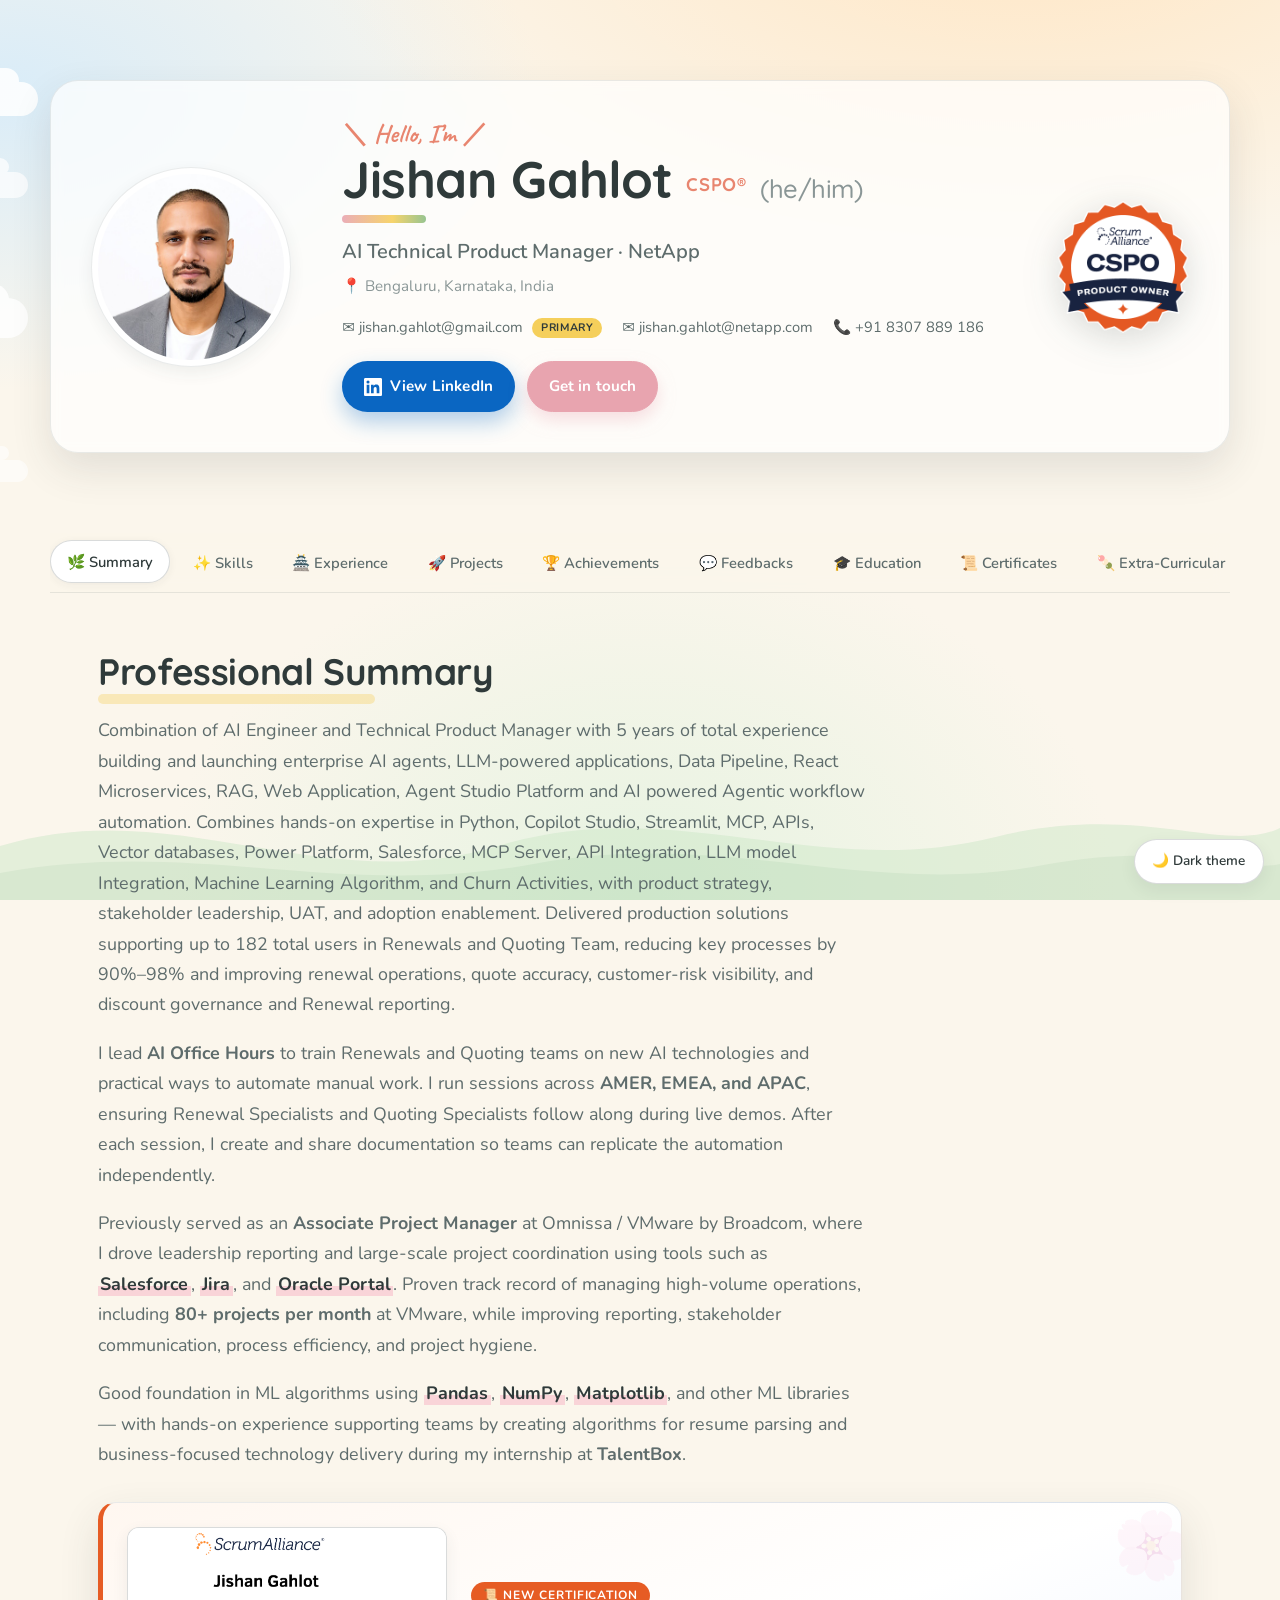
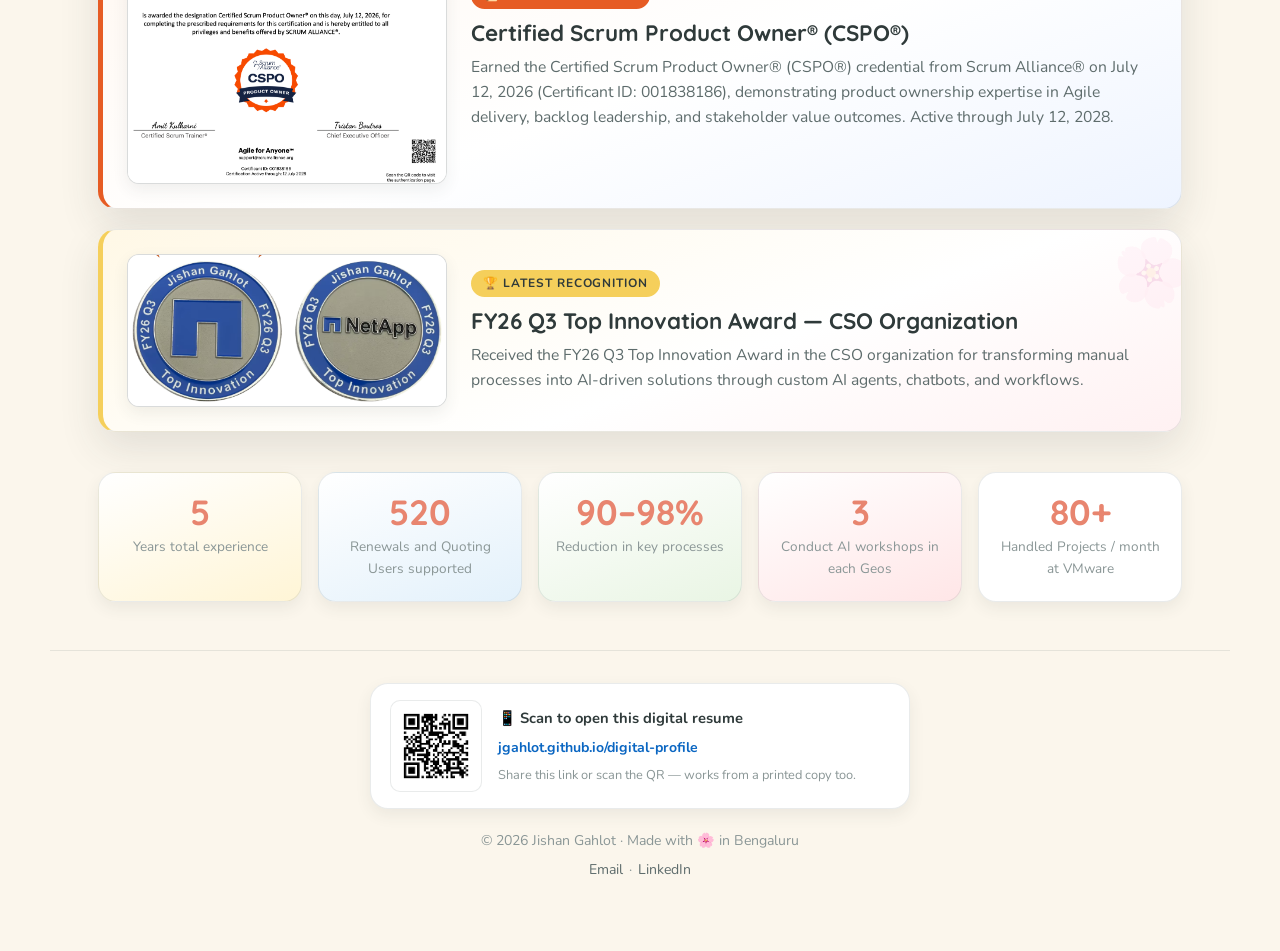
==== commit 2cff7b3f: "Expand Skills tab with missing AI and core technologies Add unique missing skills across all groups," ====
--- a/index.html
+++ b/index.html
@@ -133,7 +133,7 @@
           Application, Agent Studio Platform and AI powered Agentic workflow automation. Combines hands-on expertise in
           Python, Copilot Studio, Streamlit, MCP, APIs, Vector databases, Power Platform, Salesforce, MCP Server, API
           Integration, LLM model Integration, Machine Learning Algorithm, and Churn Activities, with product strategy,
-          stakeholder leadership, UAT, and adoption enablement. Delivered production solutions supporting up to 520 total
+          stakeholder leadership, UAT, and adoption enablement. Delivered production solutions supporting up to 182 total
           users in Renewals and Quoting Team, reducing key processes by 90%&ndash;98% and improving renewal operations,
           quote accuracy, customer-risk visibility, and discount governance and Renewal reporting.
         </p>
@@ -206,44 +206,69 @@
             <ul class="chips">
               <li>Copilot Studio</li>
               <li>Abacus AI</li>
+              <li>Claude</li>
               <li>AI Agents</li>
-              <li>Prompt Engineering</li>
+              <li>Autonomous AI Agents &amp; App Builder</li>
+              <li>Agent Studio Platform</li>
+              <li>Agentic Workflow Automation</li>
+              <li>Prompt and Harness Engineering</li>
+              <li>AI Tool Integration</li>
+              <li>LLM &amp; Agent Orchestration</li>
+              <li>Retrieval-Augmented Generation (RAG)</li>
+              <li>Fine Tuning</li>
               <li>Power Automate</li>
               <li>Power Apps</li>
-              <li>APIs &amp; MCP</li>
+              <li>API and MCPs Design</li>
               <li>AI Engineering</li>
               <li>AI Automation</li>
+              <li>skills.md</li>
             </ul>
           </div>
           <div class="skill-group">
             <h3>📋 Product &amp; Program Management</h3>
             <ul class="chips">
               <li>Product / Program Management</li>
+              <li>Product Ownership</li>
               <li>Agile &amp; Waterfall</li>
               <li>OKRs &amp; KPIs</li>
               <li>JIRA</li>
               <li>Confluence</li>
               <li>MS Project, Loop, Lists</li>
               <li>Project Planning &amp; Docs</li>
+              <li>Technical Documentation</li>
               <li>PRD / BRD</li>
               <li>Stakeholder Management</li>
               <li>Customer Success Management</li>
               <li>Product Delivery</li>
+              <li>Fast Paced Product Delivery</li>
               <li>Continuous Enhancement</li>
+              <li>Performance Optimization</li>
             </ul>
           </div>
           <div class="skill-group">
             <h3>📊 Data &amp; Engineering</h3>
             <ul class="chips">
               <li>Python (Pair Programming)</li>
+              <li>Streamlit</li>
               <li>Pandas</li>
               <li>NumPy</li>
               <li>Matplotlib</li>
               <li>Data Science</li>
               <li>Machine Learning</li>
+              <li>AI / ML Systems Development</li>
+              <li>Data Pipeline</li>
+              <li>Microservices</li>
+              <li>Vector DB</li>
+              <li>Indexing</li>
               <li>JSON</li>
+              <li>CI/CD Pipeline</li>
+              <li>GitHub</li>
+              <li>Bitbucket</li>
+              <li>Podman Containerization</li>
               <li>Oracle CPQ</li>
+              <li>Oracle ERP</li>
               <li>Node.js</li>
+              <li>Churn Activities</li>
             </ul>
           </div>
           <div class="skill-group">
@@ -253,6 +278,8 @@
               <li>SPARK</li>
               <li>Microsoft Teams</li>
               <li>SharePoint</li>
+              <li>SharePoint List</li>
+              <li>Power Platform</li>
               <li>Power BI</li>
               <li>Business Automation</li>
               <li>Operational Process</li>
@@ -262,10 +289,12 @@
             <h3>🤝 Leadership &amp; Delivery</h3>
             <ul class="chips">
               <li>Cross-functional Team Leadership</li>
+              <li>Team Leadership &amp; Mentoring</li>
               <li>Software Developer Management</li>
               <li>Stakeholder Reviews</li>
               <li>Project Review / Hygiene</li>
               <li>Requirements Gathering</li>
+              <li>Knowledge Sharing</li>
             </ul>
           </div>
         </div>
@@ -310,6 +339,15 @@
                     three-file comparison process into a self-service workflow that runs 15 validation checks and
                     consolidates Multi Quote, Scope, and Score data into one output. Reduced processing time from
                     approximately 60 minutes to 1 minute per validation, a <strong>98%</strong> reduction.</p>
+                </div>
+                <div class="project">
+                  <h5>Case Comments Automation (RT-010)</h5>
+                  <p>Designed and developed a Python/Streamlit solution that retrieves quote data directly from the
+                    Oracle CPQ database and generates standardized, configuration-level renewal case comments using
+                    deterministic business rules. Automated SLA, ASUP, NRD, serial-number, and quote-detail processing,
+                    with email-ready output, Excel/PDF exports, and a grounded AI assistant — reducing manual effort and
+                    saving approximately <strong>5&ndash;15 minutes</strong> per case while improving accuracy and
+                    consistency for QS and Renewals teams.</p>
                 </div>
                 <div class="project">
                   <h5>Quote Comparison Studio</h5>
@@ -379,7 +417,7 @@
                     download complete reports.
                     Reduced report preparation time from approximately <strong>20 minutes</strong> to
                     <strong>1&ndash;2 minutes</strong>, a <strong>90%&ndash;95%</strong> reduction, for
-                    <strong>162 users</strong> generating approximately <strong>90&ndash;100 reports</strong>.
+                    <strong>182 users</strong> generating approximately <strong>90&ndash;100 reports</strong>.
                     Validated with <strong>40 testers</strong> and <strong>120 test cases</strong>, achieving
                     <strong>94.2%</strong> output accuracy while improving data completeness, reporting consistency,
                     quote turnaround, and renewal-processing speed.</p>
@@ -391,7 +429,7 @@
                     an enterprise LLM proxy, it processes Excel, CSV, and PDF files, uses AI-assisted column mapping,
                     and applies Renewals-approved RCV rules across multiple opportunities. Reduced processing time from
                     <strong>30&ndash;40 minutes</strong> to <strong>1&ndash;2 minutes</strong>, a
-                    <strong>93%&ndash;98%</strong> reduction, supporting <strong>162 users</strong> processing
+                    <strong>93%&ndash;98%</strong> reduction, supporting <strong>182 users</strong> processing
                     approximately <strong>80 files weekly</strong>. The solution standardizes renewal-value
                     calculations, reduces manual errors, and generates structured Excel and PDF outputs for internal
                     reporting, forecasting, compensation, and revenue-recognition workflows.</p>
@@ -569,6 +607,34 @@
 
           <article class="proj-card">
             <header class="proj-card__head">
+              <h3>Case Comments Automation (RT-010)</h3>
+              <ul class="proj-tags">
+                <li>Python</li>
+                <li>Streamlit</li>
+                <li>AI Agent</li>
+                <li>LLM Model</li>
+                <li>Oracle CPQ</li>
+                <li>5&ndash;15 min saved</li>
+              </ul>
+            </header>
+            <p class="proj-lead"><strong>What I built —</strong> Designed and developed a Python/Streamlit solution that
+              retrieves quote data directly from the Oracle CPQ database and generates standardized, configuration-level
+              renewal case comments using deterministic business rules.</p>
+            <div class="proj-meta">
+              <div><span class="proj-meta__label">Capabilities</span>
+                <p>Automated SLA, ASUP, NRD, serial-number, and quote-detail processing, with email-ready output,
+                  Excel/PDF exports, and a grounded AI assistant.</p>
+              </div>
+              <div><span class="proj-meta__label">Impact</span>
+                <p>Reduced manual effort and saved approximately <strong>5&ndash;15 minutes</strong> per case while
+                  improving accuracy and consistency for QS and Renewals teams.</p>
+              </div>
+            </div>
+            <p class="proj-status"><strong>Tools:</strong> Python · Streamlit · Oracle CPQ · AI Agent · LLM Model</p>
+          </article>
+
+          <article class="proj-card">
+            <header class="proj-card__head">
               <h3>Quote Comparison Studio</h3>
               <ul class="proj-tags">
                 <li>Product strategy</li>
@@ -733,7 +799,7 @@
               <div><span class="proj-meta__label">Impact</span>
                 <p>Reduced report preparation time from approximately <strong>20 minutes</strong> to
                   <strong>1&ndash;2 minutes</strong> — a <strong>90%&ndash;95%</strong> reduction — for
-                  <strong>162 users</strong> generating approximately <strong>90&ndash;100 reports</strong>.</p>
+                  <strong>182 users</strong> generating approximately <strong>90&ndash;100 reports</strong>.</p>
               </div>
             </div>
             <p class="proj-status"><strong>Validation:</strong> Tested with <strong>40 testers</strong> and
@@ -760,7 +826,7 @@
               <div><span class="proj-meta__label">Impact</span>
                 <p>Reduced processing time from <strong>30&ndash;40 minutes</strong> to
                   <strong>1&ndash;2 minutes</strong> — a <strong>93%&ndash;98%</strong> reduction — and supports
-                  <strong>162 users</strong> processing approximately <strong>80 files weekly</strong>.</p>
+                  <strong>182 users</strong> processing approximately <strong>80 files weekly</strong>.</p>
               </div>
               <div><span class="proj-meta__label">Outputs</span>
                 <p>Structured Excel and PDF outputs for internal reporting, forecasting, compensation, and
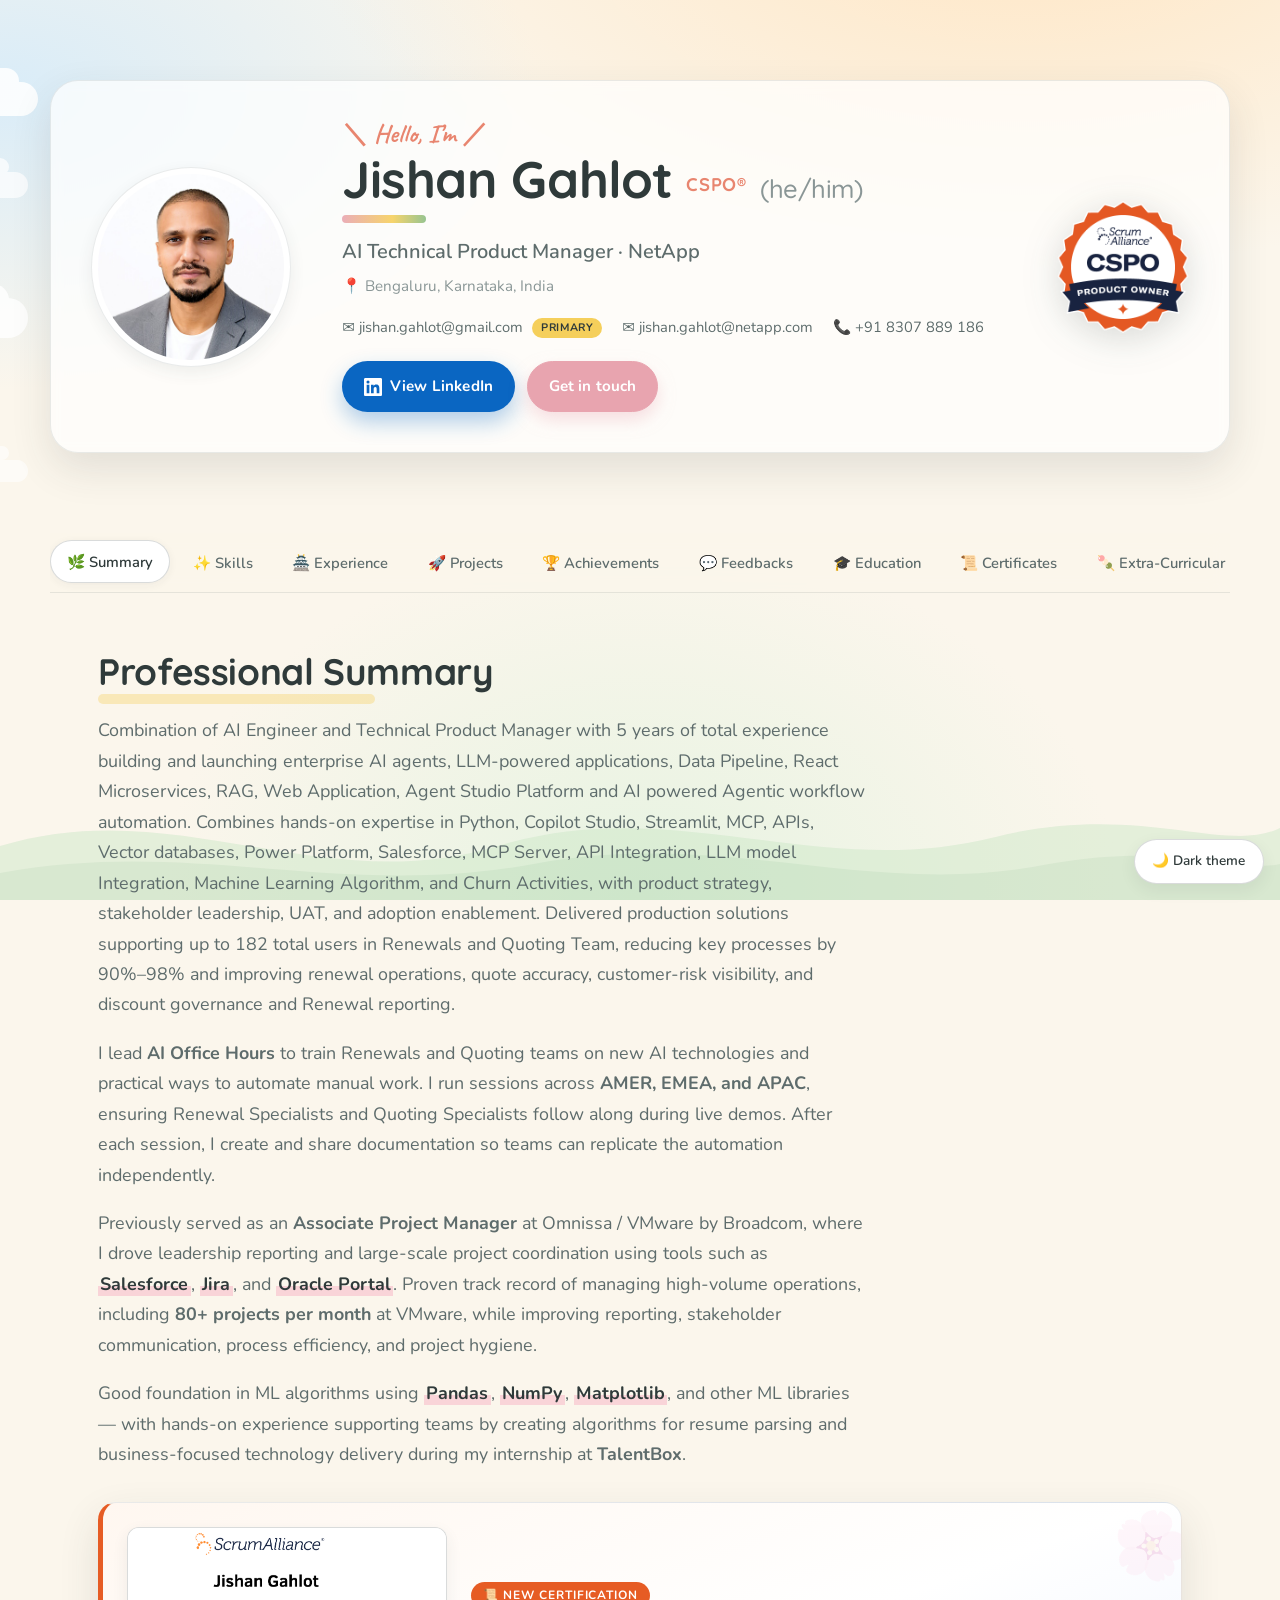
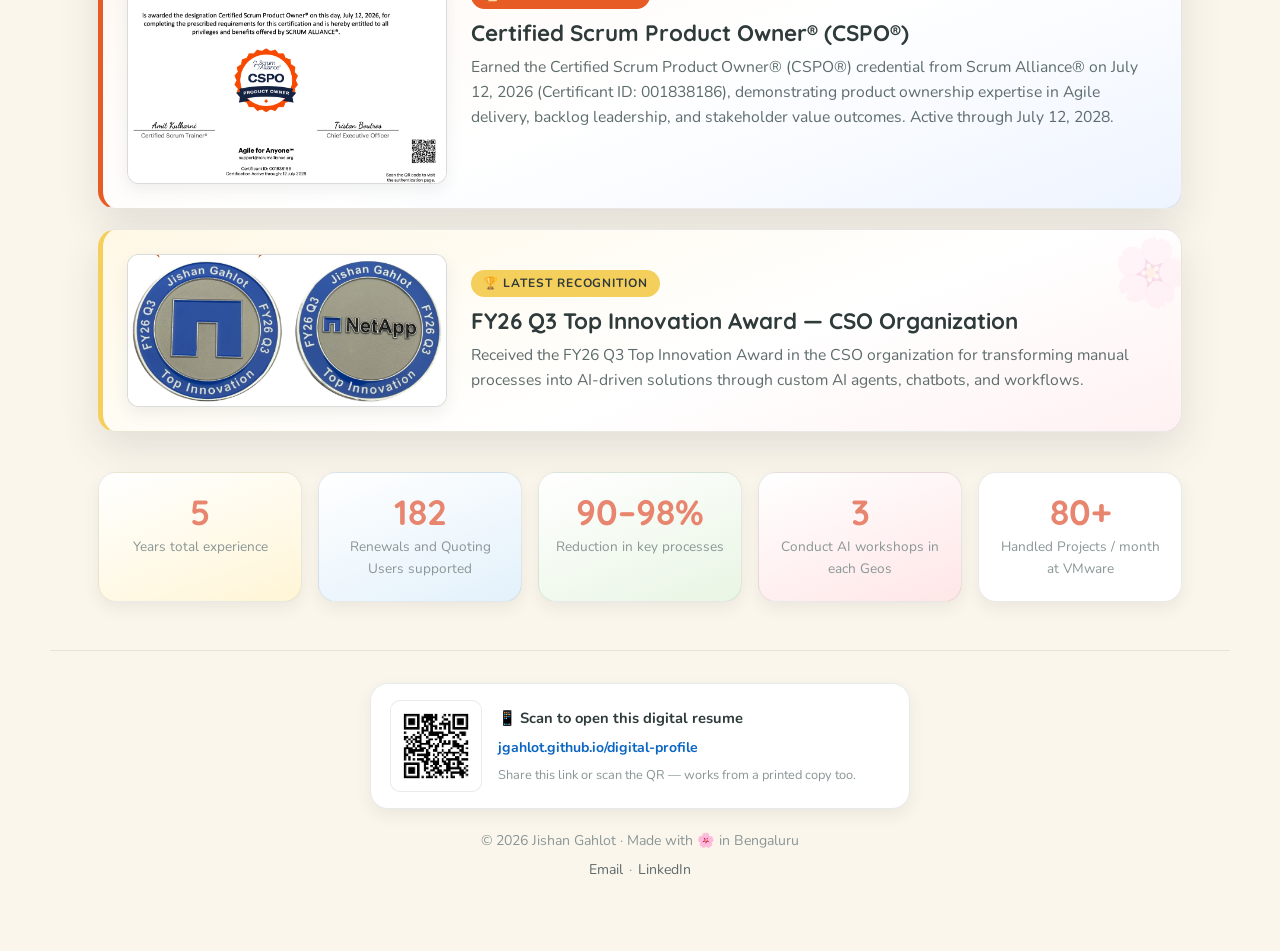
==== commit 8a9aa430: "Align hero stats user count to 182 Update Renewals and Quoting users supported from 520 to 182 for c" ====
--- a/index.html
+++ b/index.html
@@ -186,7 +186,7 @@
 
         <div class="stats">
           <div class="stat"><span class="stat__num">5</span><span class="stat__lbl">Years total experience</span></div>
-          <div class="stat"><span class="stat__num">520</span><span class="stat__lbl">Renewals and Quoting Users supported</span></div>
+          <div class="stat"><span class="stat__num">182</span><span class="stat__lbl">Renewals and Quoting Users supported</span></div>
           <div class="stat"><span class="stat__num">90&ndash;98%</span><span class="stat__lbl">Reduction in key
               processes</span></div>
           <div class="stat"><span class="stat__num">3</span><span class="stat__lbl">Conduct AI workshops in each Geos</span></div>
@@ -889,13 +889,6 @@
           </li>
           <li class="achv">
             <div class="achv__body">
-              <h3>🚀 Promotion: Technical Associate Consultant → Technical Project / Program Manager</h3>
-              <p>Successfully transitioned roles, reflecting outstanding performance and capability demonstrated as an
-                Associate Consultant.</p>
-            </div>
-          </li>
-          <li class="achv">
-            <div class="achv__body">
               <h3>💬 Customer Recognition</h3>
               <p>Received great feedback from customers after successfully completing the project — a testament to
                 consistent delivery and client partnership. Please review the feedback I have received during my time at
@@ -1108,7 +1101,7 @@
               and morale.</p>
           </li>
           <li><span class="extras__emoji">🌐</span>
-            <p>Run <strong>AI Office Hours</strong> across AMER, EMEA, and APAC — live, follow-along demos for Renewal
+            <p>Run <strong>AI Office Hours Workshop</strong> across AMER, EMEA, and APAC — live, follow-along demos for Renewal
               &amp; Quoting Specialists, with post-session documentation enabling repeatable, self-serve adoption.</p>
           </li>
         </ul>
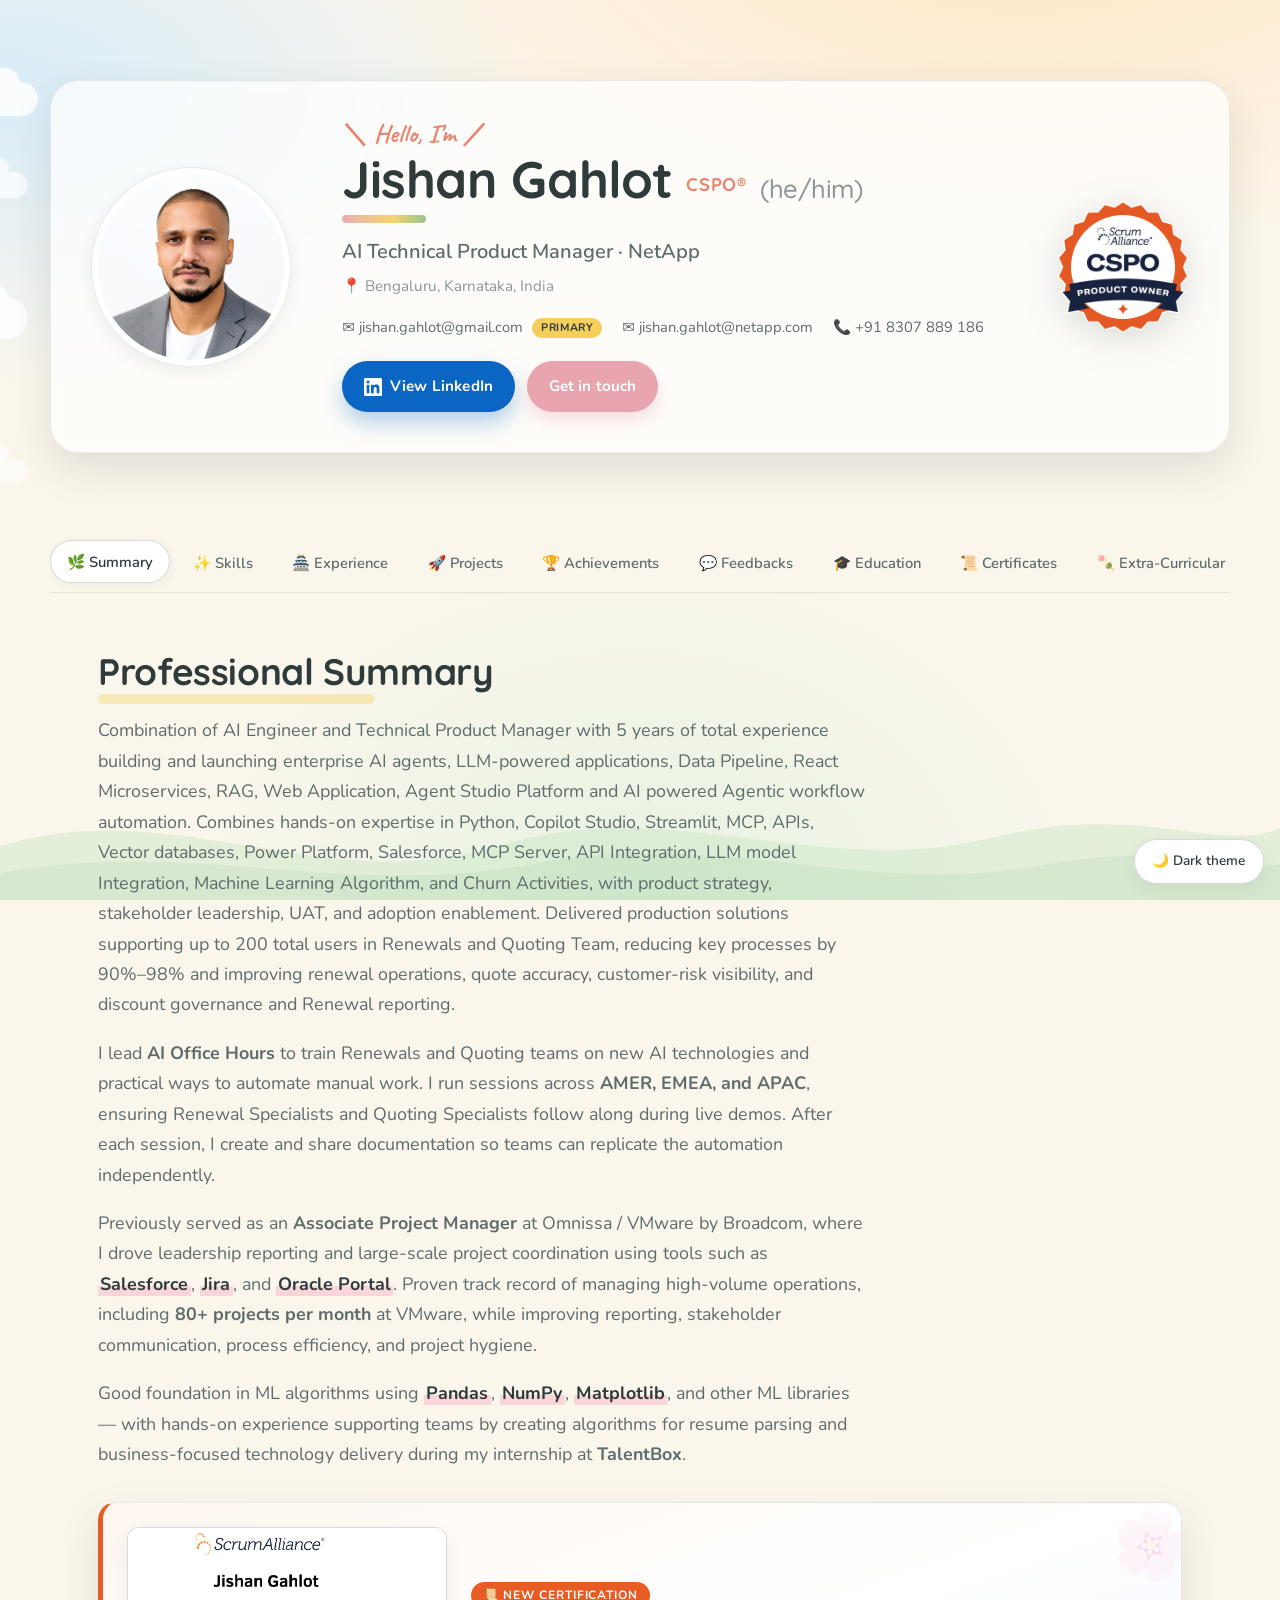
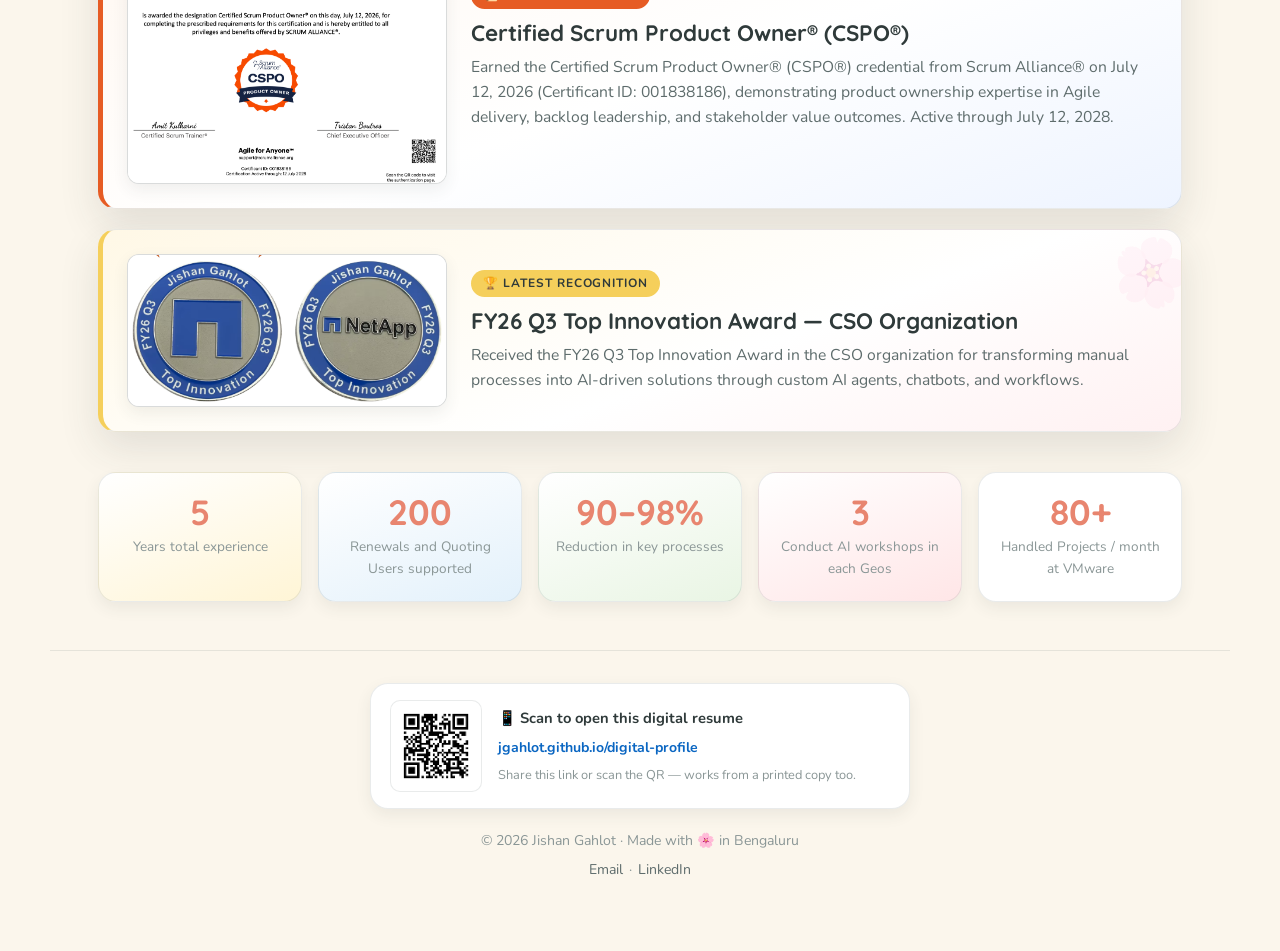
==== commit b681d931: "Update supported user count from 182 to 200 Align summary, stats, experience, and projects across bo" ====
--- a/index.html
+++ b/index.html
@@ -133,7 +133,7 @@
           Application, Agent Studio Platform and AI powered Agentic workflow automation. Combines hands-on expertise in
           Python, Copilot Studio, Streamlit, MCP, APIs, Vector databases, Power Platform, Salesforce, MCP Server, API
           Integration, LLM model Integration, Machine Learning Algorithm, and Churn Activities, with product strategy,
-          stakeholder leadership, UAT, and adoption enablement. Delivered production solutions supporting up to 182 total
+          stakeholder leadership, UAT, and adoption enablement. Delivered production solutions supporting up to 200 total
           users in Renewals and Quoting Team, reducing key processes by 90%&ndash;98% and improving renewal operations,
           quote accuracy, customer-risk visibility, and discount governance and Renewal reporting.
         </p>
@@ -186,7 +186,7 @@
 
         <div class="stats">
           <div class="stat"><span class="stat__num">5</span><span class="stat__lbl">Years total experience</span></div>
-          <div class="stat"><span class="stat__num">182</span><span class="stat__lbl">Renewals and Quoting Users supported</span></div>
+          <div class="stat"><span class="stat__num">200</span><span class="stat__lbl">Renewals and Quoting Users supported</span></div>
           <div class="stat"><span class="stat__num">90&ndash;98%</span><span class="stat__lbl">Reduction in key
               processes</span></div>
           <div class="stat"><span class="stat__num">3</span><span class="stat__lbl">Conduct AI workshops in each Geos</span></div>
@@ -417,7 +417,7 @@
                     download complete reports.
                     Reduced report preparation time from approximately <strong>20 minutes</strong> to
                     <strong>1&ndash;2 minutes</strong>, a <strong>90%&ndash;95%</strong> reduction, for
-                    <strong>182 users</strong> generating approximately <strong>90&ndash;100 reports</strong>.
+                    <strong>200 users</strong> generating approximately <strong>90&ndash;100 reports</strong>.
                     Validated with <strong>40 testers</strong> and <strong>120 test cases</strong>, achieving
                     <strong>94.2%</strong> output accuracy while improving data completeness, reporting consistency,
                     quote turnaround, and renewal-processing speed.</p>
@@ -429,7 +429,7 @@
                     an enterprise LLM proxy, it processes Excel, CSV, and PDF files, uses AI-assisted column mapping,
                     and applies Renewals-approved RCV rules across multiple opportunities. Reduced processing time from
                     <strong>30&ndash;40 minutes</strong> to <strong>1&ndash;2 minutes</strong>, a
-                    <strong>93%&ndash;98%</strong> reduction, supporting <strong>182 users</strong> processing
+                    <strong>93%&ndash;98%</strong> reduction, supporting <strong>200 users</strong> processing
                     approximately <strong>80 files weekly</strong>. The solution standardizes renewal-value
                     calculations, reduces manual errors, and generates structured Excel and PDF outputs for internal
                     reporting, forecasting, compensation, and revenue-recognition workflows.</p>
@@ -799,7 +799,7 @@
               <div><span class="proj-meta__label">Impact</span>
                 <p>Reduced report preparation time from approximately <strong>20 minutes</strong> to
                   <strong>1&ndash;2 minutes</strong> — a <strong>90%&ndash;95%</strong> reduction — for
-                  <strong>182 users</strong> generating approximately <strong>90&ndash;100 reports</strong>.</p>
+                  <strong>200 users</strong> generating approximately <strong>90&ndash;100 reports</strong>.</p>
               </div>
             </div>
             <p class="proj-status"><strong>Validation:</strong> Tested with <strong>40 testers</strong> and
@@ -826,7 +826,7 @@
               <div><span class="proj-meta__label">Impact</span>
                 <p>Reduced processing time from <strong>30&ndash;40 minutes</strong> to
                   <strong>1&ndash;2 minutes</strong> — a <strong>93%&ndash;98%</strong> reduction — and supports
-                  <strong>182 users</strong> processing approximately <strong>80 files weekly</strong>.</p>
+                  <strong>200 users</strong> processing approximately <strong>80 files weekly</strong>.</p>
               </div>
               <div><span class="proj-meta__label">Outputs</span>
                 <p>Structured Excel and PDF outputs for internal reporting, forecasting, compensation, and
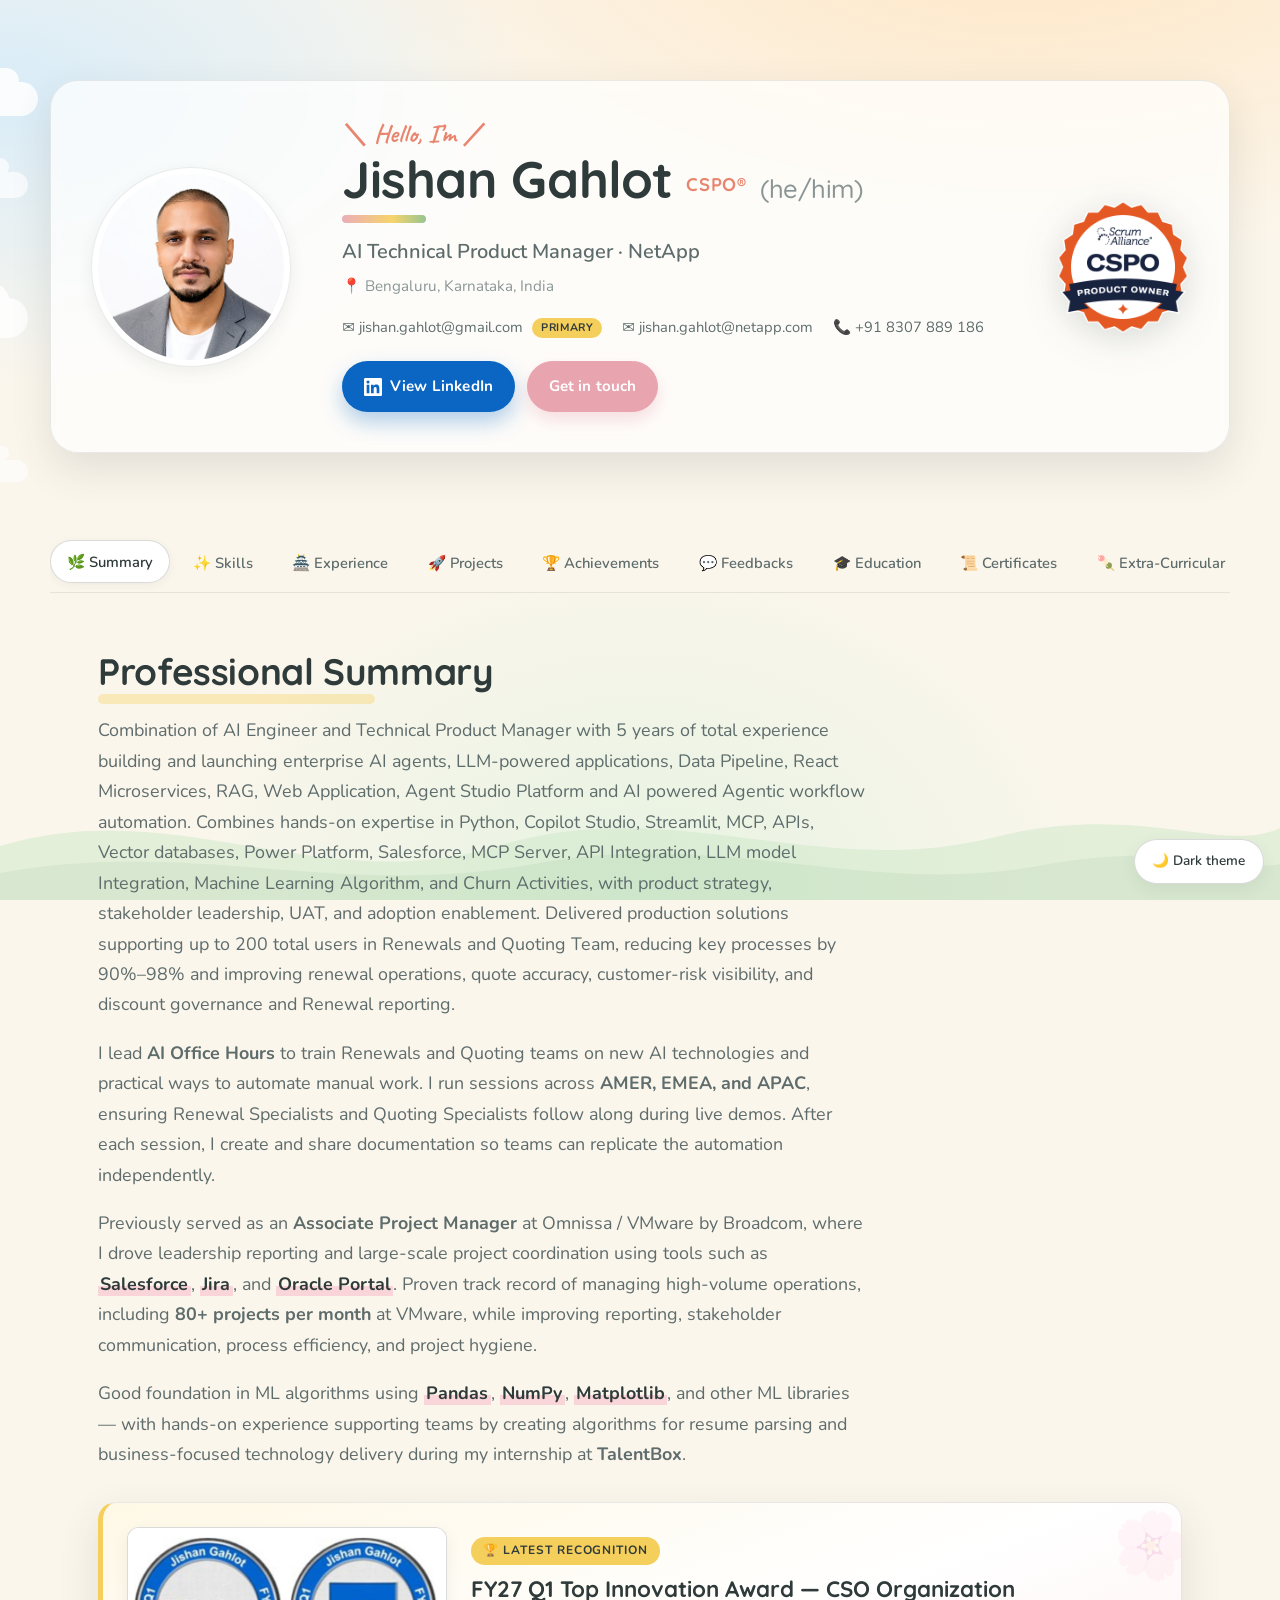
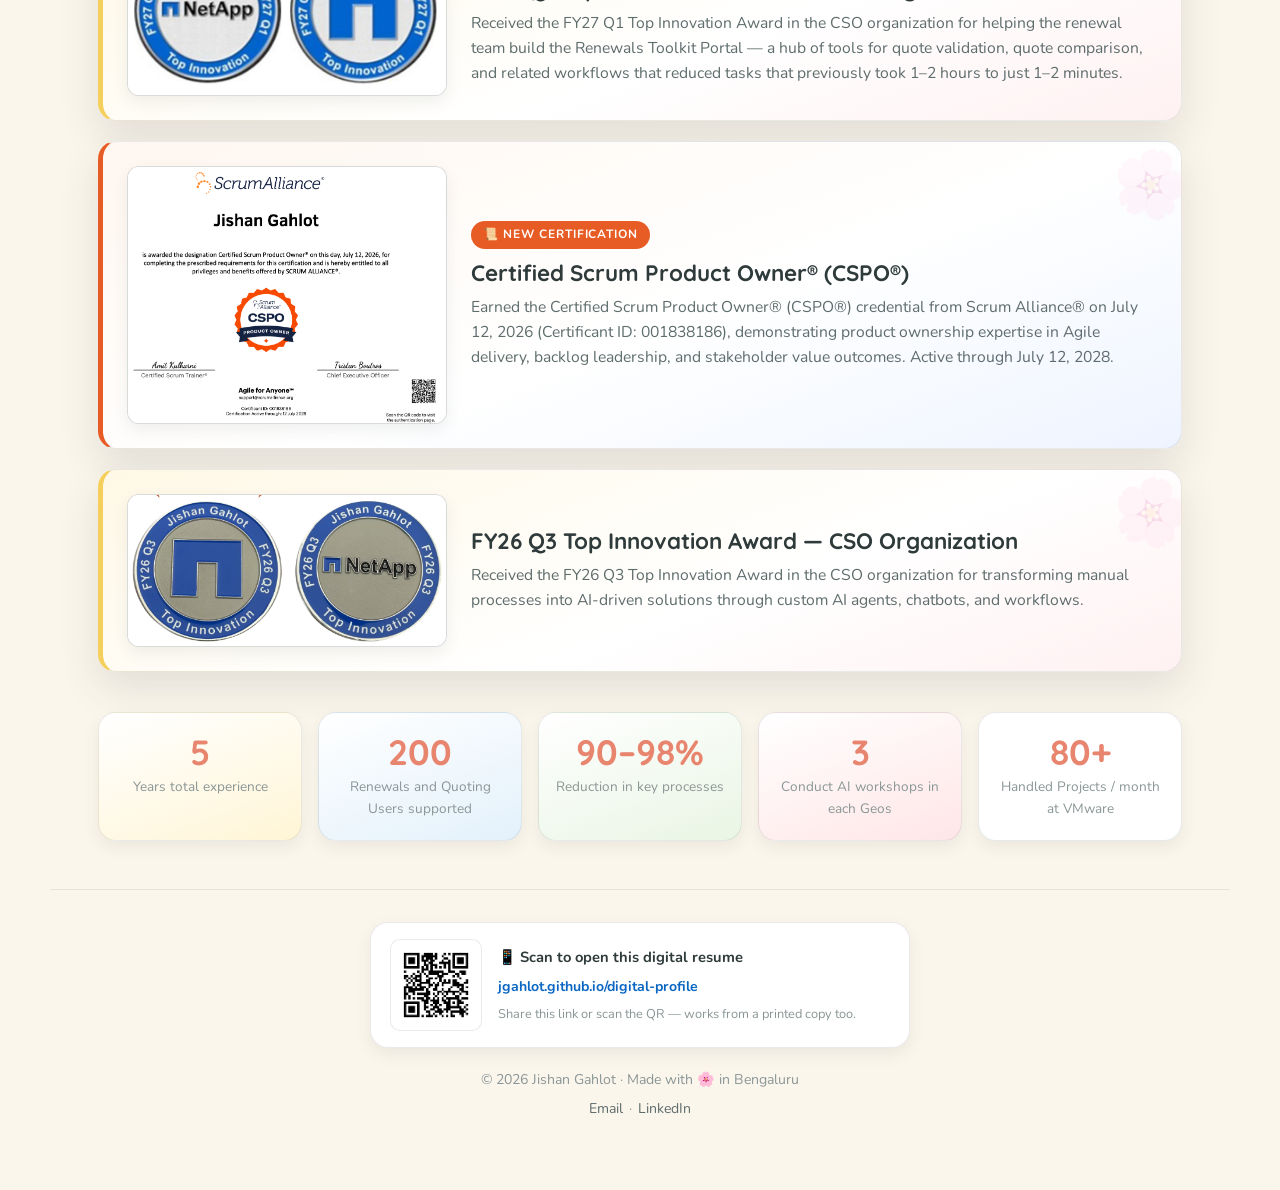
==== commit 7d66b387: "Add FY27 Q1 Top Innovation Award to summary and achievements. Highlight the Renewals Toolkit Portal " ====
--- a/index.html
+++ b/index.html
@@ -157,6 +157,20 @@
           <strong>TalentBox</strong>.
         </p>
 
+        <div class="featured-award">
+          <div class="featured-award__media">
+            <img src="FY27-Q1.png" alt="FY27 Q1 Top Innovation Award certificate presented to Jishan Gahlot"
+              loading="lazy" />
+          </div>
+          <div class="featured-award__body">
+            <span class="featured-award__ribbon">🏆 Latest Recognition</span>
+            <h3>FY27 Q1 Top Innovation Award — CSO Organization</h3>
+            <p>Received the FY27 Q1 Top Innovation Award in the CSO organization for helping the renewal team build the
+              Renewals Toolkit Portal — a hub of tools for quote validation, quote comparison, and related workflows that
+              reduced tasks that previously took 1&ndash;2 hours to just 1&ndash;2 minutes.</p>
+          </div>
+        </div>
+
         <div class="featured-award featured-award--cspo">
           <div class="featured-award__media">
             <img src="CSPO_pic.png" alt="Certified Scrum Product Owner certificate awarded to Jishan Gahlot by Scrum Alliance"
@@ -177,7 +191,6 @@
               loading="lazy" />
           </div>
           <div class="featured-award__body">
-            <span class="featured-award__ribbon">🏆 Latest Recognition</span>
             <h3>FY26 Q3 Top Innovation Award — CSO Organization</h3>
             <p>Received the FY26 Q3 Top Innovation Award in the CSO organization for transforming manual processes into
               AI-driven solutions through custom AI agents, chatbots, and workflows.</p>
@@ -875,6 +888,21 @@
         <ul class="achievements">
           <li class="achv">
             <div class="achv__body">
+              <h3>🏆 FY27 Q1 Top Innovation Award — CSO Organization</h3>
+              <p>
+                Received the FY27 Q1 Top Innovation Award in the CSO organization for helping the renewal team build the
+                Renewals Toolkit Portal — a hub of tools for quote validation, quote comparison, and related workflows that
+                reduced tasks that previously took 1&ndash;2 hours to just 1&ndash;2 minutes.
+              </p>
+              <figure class="achv__figure">
+                <img src="FY27-Q1.png" alt="FY27 Q1 Top Innovation Award certificate presented to Jishan Gahlot"
+                  loading="lazy" />
+                <figcaption>FY27 Q1 Top Innovation Award · NetApp CSO</figcaption>
+              </figure>
+            </div>
+          </li>
+          <li class="achv">
+            <div class="achv__body">
               <h3>🏆 FY26 Q3 Top Innovation Award — CSO Organization</h3>
               <p>
                 Received the FY26 Q3 Top Innovation Award in the CSO organization for transforming manual processes into
--- a/styles.css
+++ b/styles.css
@@ -516,10 +516,11 @@
   line-height: 1.6;
 }
 .featured-award--cspo {
-  margin-top: 2rem;
   background: linear-gradient(160deg, #fff7f0 0%, #ffffff 55%, #eef4ff 100%);
   border-left-color: #e65c24;
 }
+.featured-award + .featured-award,
+.featured-award + .featured-award--cspo,
 .featured-award--cspo + .featured-award {
   margin-top: 1.25rem;
 }
